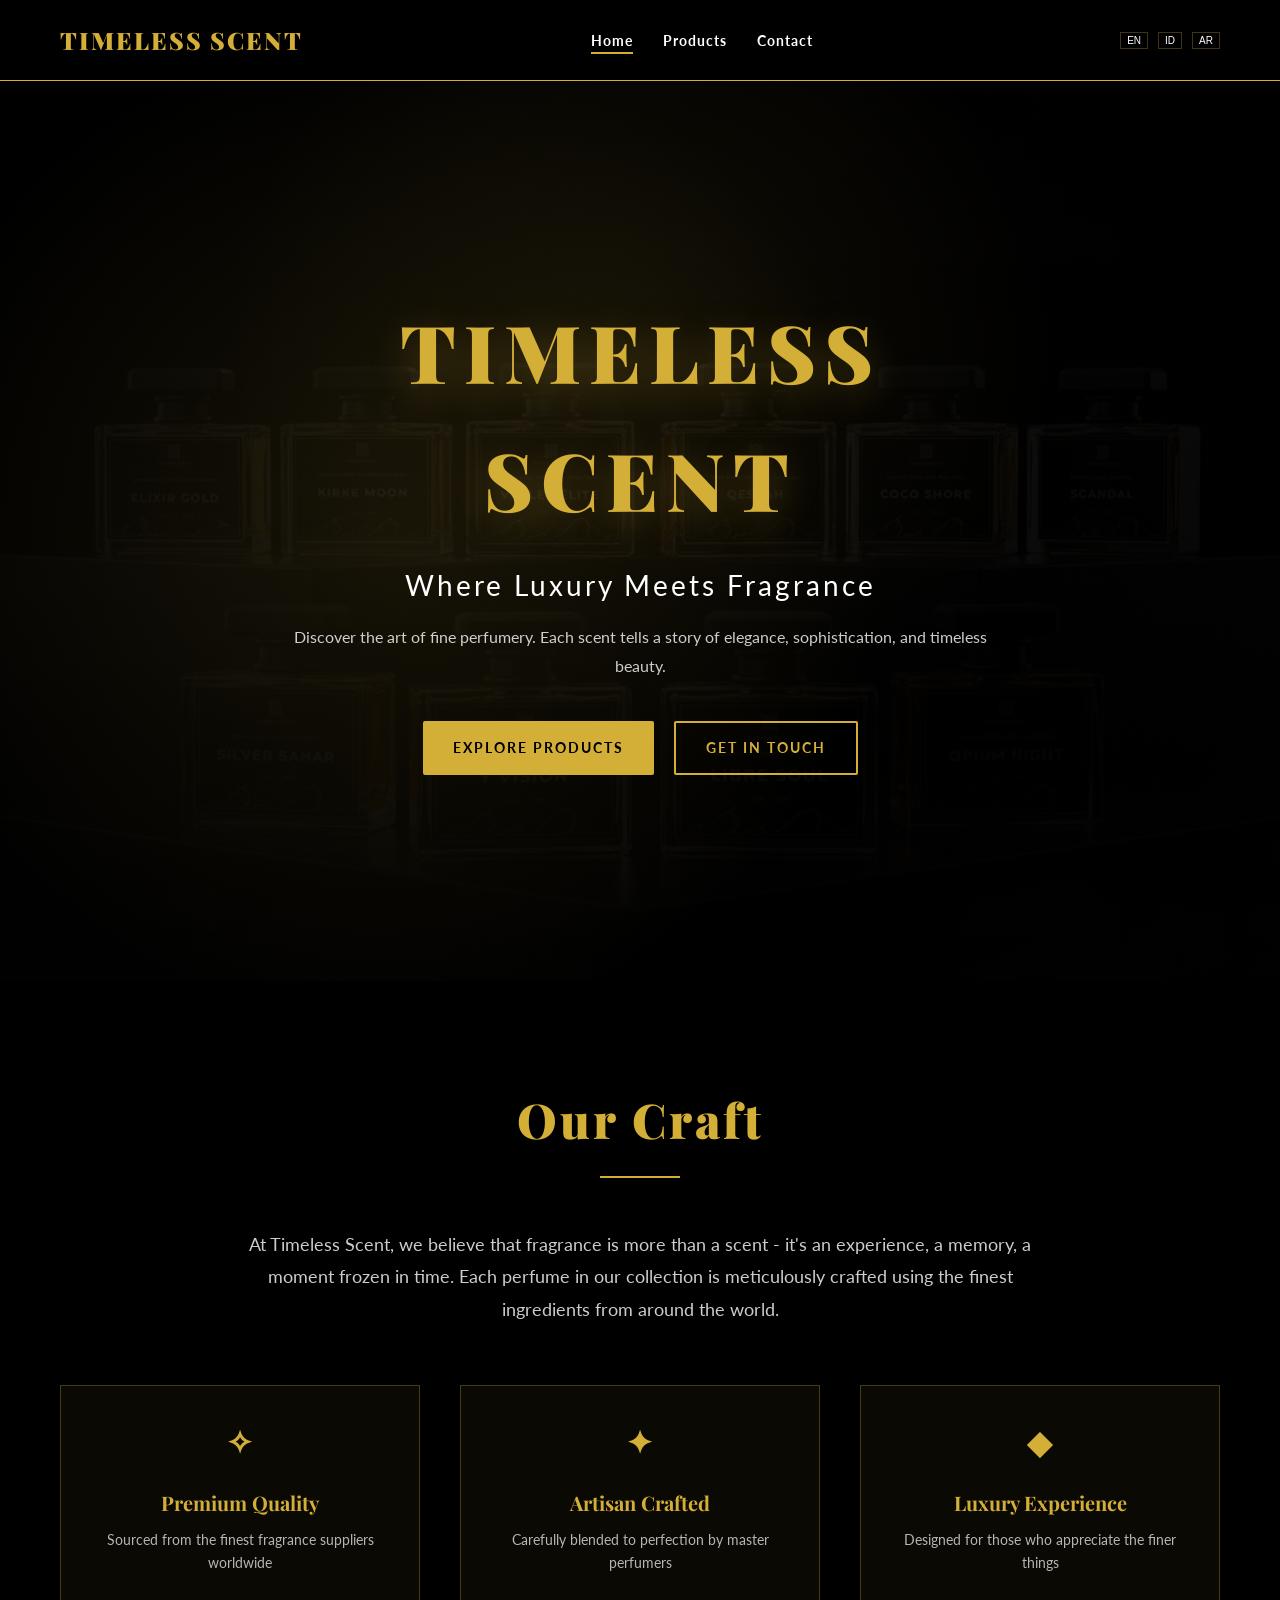
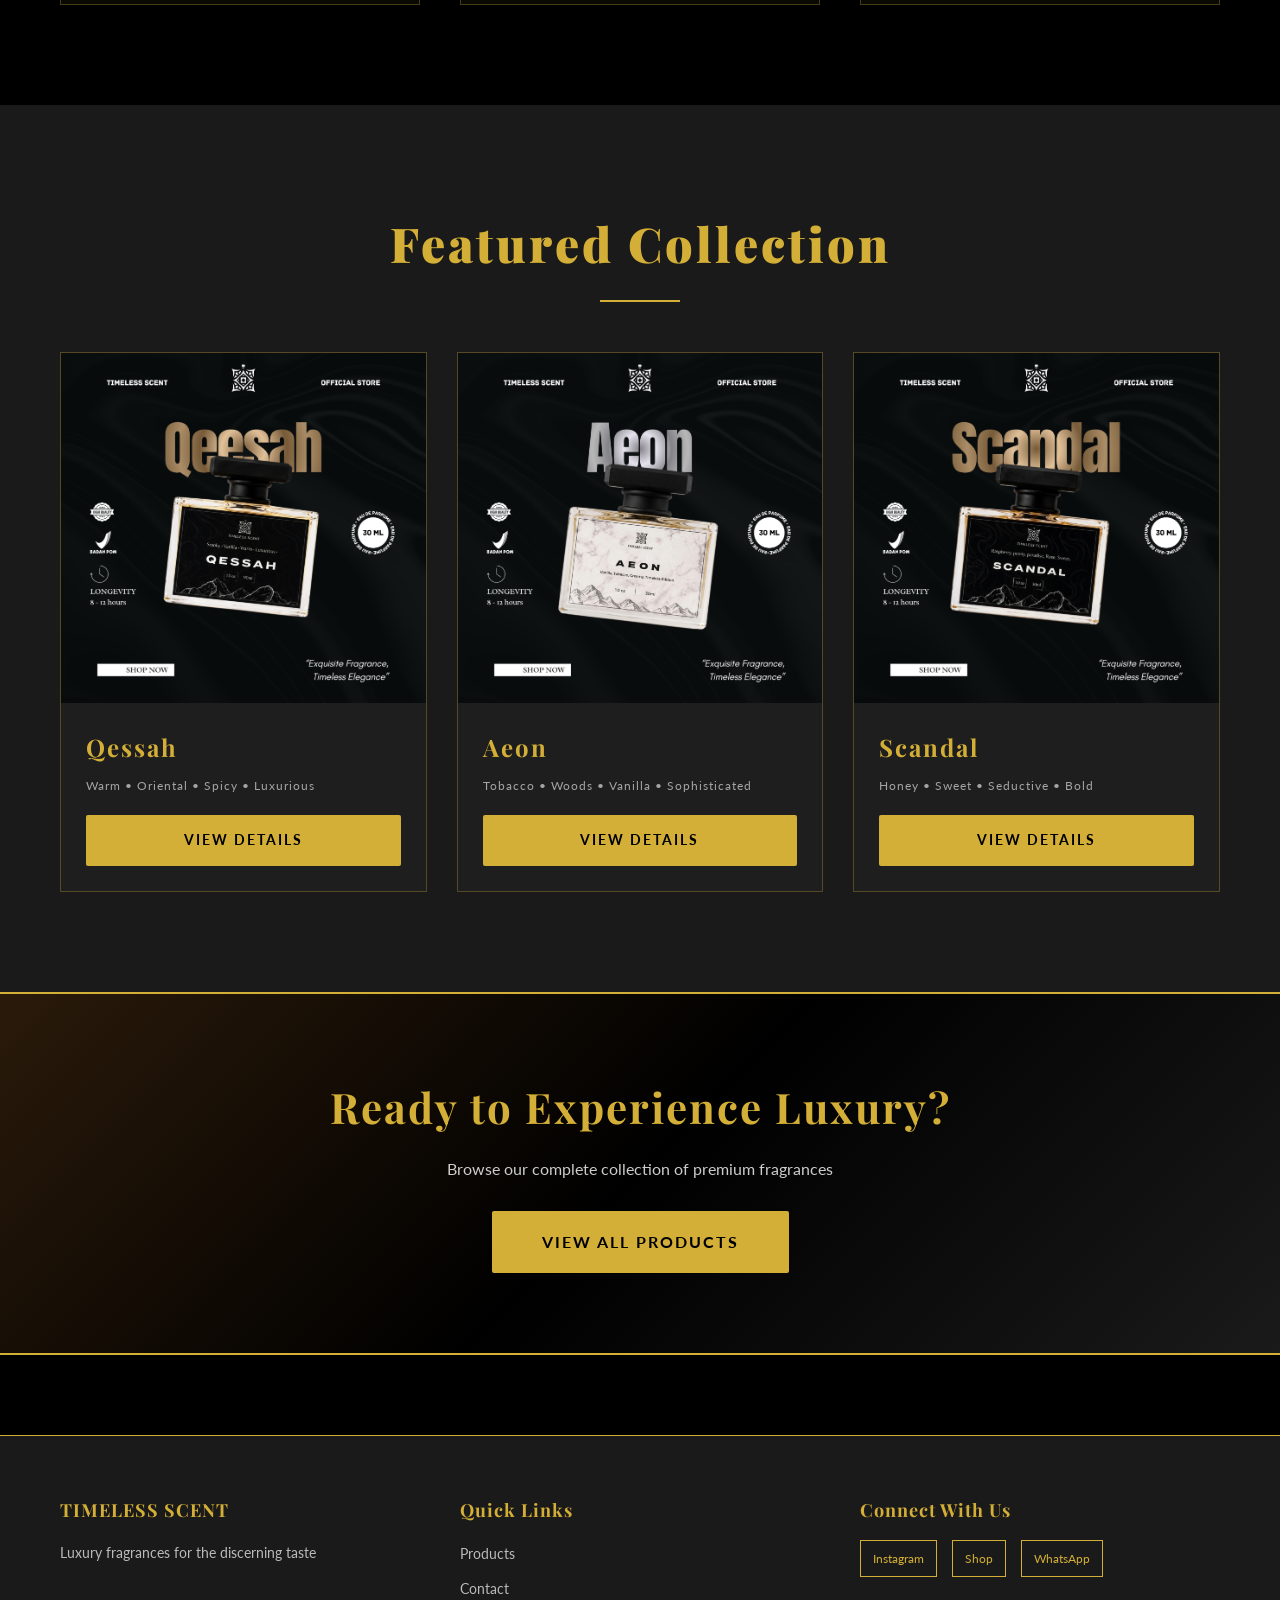
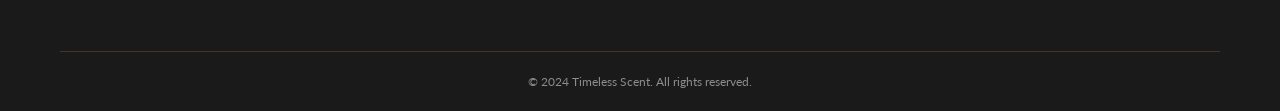
==== index.html @ 22b2d717 "Fix layout overhaul, centered product design, and premium UI improvemes" ====
<!DOCTYPE html>
<html lang="en">

<head>
    <meta charset="UTF-8">
    <meta name="viewport" content="width=device-width, initial-scale=1.0">
    <title>Timeless Scent - Luxury Perfume Brand</title>
    <link rel="stylesheet" href="css/main.css">
    <link
        href="https://fonts.googleapis.com/css2?family=Playfair+Display:wght@700;900&family=Lato:wght@400;700&display=swap"
        rel="stylesheet">
</head>

<body>
    <!-- Navigation -->
    <nav class="navbar">
        <div class="nav-container">
            <a href="index.html" class="logo">TIMELESS SCENT</a>
            <ul class="nav-menu">
                <li><a href="index.html" class="nav-link active">Home</a></li>
                <li><a href="products.html" class="nav-link">Products</a></li>
                <li><a href="contact.html" class="nav-link">Contact</a></li>
            </ul>
            <div class="lang-switcher">
                <button onclick="setLanguage('en')" class="lang-btn">EN</button>
                <button onclick="setLanguage('id')" class="lang-btn">ID</button>
                <button onclick="setLanguage('ar')" class="lang-btn">AR</button>
            </div>
        </div>
    </nav>

    <!-- Hero Section -->
    <section class="hero">
        <div class="hero-content">
            <h1 class="hero-title">TIMELESS SCENT</h1>
            <p class="hero-subtitle">Where Luxury Meets Fragrance</p>
            <p class="hero-description">Discover the art of fine perfumery. Each scent tells a story of elegance,
                sophistication, and timeless beauty.</p>
            <div class="hero-buttons">
                <a href="products.html" class="btn btn-primary">Explore Products</a>
                <a href="contact.html" class="btn btn-secondary">Get in Touch</a>
            </div>
        </div>
        <div class="hero-overlay"></div>
    </section>

    <!-- Brand Introduction -->
    <section class="brand-intro">
        <div class="container">
            <h2 class="section-title">Our Craft</h2>
            <p class="brand-text">At Timeless Scent, we believe that fragrance is more than a scent - it's an
                experience, a memory, a moment frozen in time. Each perfume in our collection is meticulously crafted
                using the finest ingredients from around the world.</p>
            <div class="brand-features">
                <div class="feature">
                    <div class="feature-icon">✧</div>
                    <h3>Premium Quality</h3>
                    <p>Sourced from the finest fragrance suppliers worldwide</p>
                </div>
                <div class="feature">
                    <div class="feature-icon">✦</div>
                    <h3>Artisan Crafted</h3>
                    <p>Carefully blended to perfection by master perfumers</p>
                </div>
                <div class="feature">
                    <div class="feature-icon">◆</div>
                    <h3>Luxury Experience</h3>
                    <p>Designed for those who appreciate the finer things</p>
                </div>
            </div>
        </div>
    </section>

    <!-- Featured Products Section -->
    <section class="featured-products">
        <div class="container">
            <h2 class="section-title">Featured Collection</h2>
            <div class="products-grid" id="featuredGrid">
                <!-- Products will be loaded here by JavaScript -->
                <div class="empty-state">
                    <p>No products yet. Visit the <a href="admin.html">admin panel</a> to add your first perfume.</p>
                </div>
            </div>
        </div>
    </section>

    <!-- Call to Action -->
    <section class="cta-section">
        <div class="container">
            <h2>Ready to Experience Luxury?</h2>
            <p>Browse our complete collection of premium fragrances</p>
            <a href="products.html" class="btn btn-large">View All Products</a>
        </div>
    </section>

    <!-- Footer -->
    <footer class="footer">
        <div class="container">
            <div class="footer-content">
                <div class="footer-section">
                    <h3>TIMELESS SCENT</h3>
                    <p>Luxury fragrances for the discerning taste</p>
                </div>
                <div class="footer-section">
                    <h3>Quick Links</h3>
                    <ul>
                        <li><a href="products.html">Products</a></li>
                        <li><a href="contact.html">Contact</a></li>
                    </ul>
                </div>
                <div class="footer-section">
                    <h3>Connect With Us</h3>
                    <div class="social-links">
                        <a href="https://instagram.com/timelessscent___" target="_blank"
                            class="social-icon">Instagram</a>
                        <a href="https://shopee.co.id/timelessscent__" target="_blank" class="social-icon">Shop</a>
                        <a href="https://wa.me/6289682007177" target="_blank" class="social-icon">WhatsApp</a>
                    </div>
                </div>
            </div>
            <div class="footer-bottom">
                <p>&copy; 2024 Timeless Scent. All rights reserved.</p>
            </div>
        </div>
    </footer>

    <script src="js/init.js"></script>
    <script src="js/main.js"></script>
    <script>
        loadFeaturedProducts();
    </script>
</body>

</html>
---- css/main.css ----
/* ============================================
   LUXURY PERFUME WEBSITE - MAIN STYLESHEET
   ============================================ */

:root {
    --primary-color: #D4AF37;
    --dark-color: #000000;
    --light-color: #FFFFFF;
    --secondary-dark: #1a1a1a;
    --text-color: #FFFFFF;
    --border-color: #D4AF37;
    --transition: all 0.3s ease;
}

* {
    margin: 0;
    padding: 0;
    box-sizing: border-box;
}

html {
    scroll-behavior: smooth;
}

body {
    font-family: 'Lato', sans-serif;
    background-color: var(--dark-color);
    color: var(--text-color);
    line-height: 1.6;
    overflow-x: hidden;
    position: relative;
}

body::before {
    content: '';
    position: fixed;
    top: 0;
    left: 0;
    width: 100%;
    height: 100%;
    background:
        linear-gradient(90deg, transparent 0%, rgba(212, 175, 55, 0.03) 50%, transparent 100%),
        linear-gradient(180deg, transparent 0%, rgba(212, 175, 55, 0.02) 100%);
    pointer-events: none;
    z-index: -1;
}

body::after {
    content: '';
    position: fixed;
    top: 0;
    left: 0;
    width: 100%;
    height: 100%;
    background-image:
        radial-gradient(2px 2px at 20px 30px, #D4AF37, rgba(212, 175, 55, 0)),
        radial-gradient(2px 2px at 60px 70px, #D4AF37, rgba(212, 175, 55, 0)),
        radial-gradient(1px 1px at 50px 50px, #D4AF37, rgba(212, 175, 55, 0)),
        radial-gradient(1px 1px at 130px 80px, #D4AF37, rgba(212, 175, 55, 0)),
        radial-gradient(2px 2px at 90px 10px, #D4AF37, rgba(212, 175, 55, 0));
    background-size: 200px 200px;
    background-position: 0 0;
    animation: animateBackground 20s linear infinite;
    pointer-events: none;
    z-index: -1;
    opacity: 0.15;
}

/* ============================================
   NAVIGATION
   ============================================ */

.navbar {
    background-color: rgba(0, 0, 0, 0.95);
    backdrop-filter: blur(10px);
    position: sticky;
    top: 0;
    z-index: 1000;
    border-bottom: 1px solid var(--primary-color);
}

.nav-container {
    max-width: 1200px;
    margin: 0 auto;
    padding: 0 20px;
    display: flex;
    justify-content: space-between;
    align-items: center;
    height: 80px;
}

.logo {
    font-family: 'Playfair Display', serif;
    font-size: 24px;
    font-weight: 900;
    color: var(--primary-color);
    text-decoration: none;
    letter-spacing: 2px;
    transition: var(--transition);
}

.logo:hover {
    text-shadow: 0 0 20px var(--primary-color);
}

.nav-menu {
    display: flex;
    list-style: none;
    gap: 30px;
}

.nav-link {
    color: var(--text-color);
    text-decoration: none;
    font-size: 14px;
    font-weight: 700;
    letter-spacing: 1px;
    position: relative;
    transition: var(--transition);
}

.nav-link::after {
    content: '';
    position: absolute;
    bottom: -5px;
    left: 0;
    width: 0;
    height: 2px;
    background-color: var(--primary-color);
    transition: var(--transition);
}

.nav-link:hover::after,
.nav-link.active::after {
    width: 100%;
}

.nav-admin {
    color: var(--primary-color);
}

.lang-switcher {
    display: flex;
    gap: 10px;
    margin-left: 20px;
}

.lang-btn {
    background: transparent;
    border: 1px solid rgba(212, 175, 55, 0.3);
    color: var(--text-color);
    font-size: 10px;
    cursor: pointer;
    padding: 2px 6px;
    transition: var(--transition);
}

.lang-btn:hover {
    border-color: var(--primary-color);
    color: var(--primary-color);
}

/* ============================================
   HERO SECTION
   ============================================ */

.hero {
    position: relative;
    height: 100vh;
    min-height: 720px;
    display: flex;
    align-items: center;
    justify-content: center;
    background:
        linear-gradient(90deg, rgba(0, 0, 0, 0.92) 0%, rgba(0, 0, 0, 0.8) 50%, rgba(0, 0, 0, 0.92) 100%),
        url('../img/12 parfumes/homepage.jpeg') center / cover no-repeat,
        linear-gradient(135deg, #1a1a1a 0%, #000000 50%, #2a1a0a 100%);
    overflow: hidden;
}

.hero::before {
    content: '';
    position: absolute;
    top: 0;
    left: 0;
    right: 0;
    bottom: 0;
    background:
        linear-gradient(180deg, rgba(0, 0, 0, 0.4) 0%, rgba(0, 0, 0, 0.9) 100%),
        radial-gradient(circle at 50% 30%, rgba(212, 175, 55, 0.15), transparent 46%);
    opacity: 1;
}

.hero-overlay {
    position: absolute;
    top: 0;
    left: 0;
    right: 0;
    bottom: 0;
    background: radial-gradient(circle at 30% 50%, rgba(212, 175, 55, 0.1) 0%, transparent 50%);
}

.hero-content {
    position: relative;
    z-index: 2;
    text-align: center;
    max-width: 800px;
    padding: 40px;
    animation: fadeInUp 1s ease-out;
}

/* Hero logo removed */

.hero-title {
    font-family: 'Playfair Display', serif;
    font-size: 80px;
    font-weight: 900;
    color: var(--primary-color);
    margin-bottom: 20px;
    letter-spacing: 8px;
    text-shadow: 0 10px 40px rgba(212, 175, 55, 0.3);
}

.hero-subtitle {
    font-size: 28px;
    color: var(--text-color);
    margin-bottom: 15px;
    letter-spacing: 3px;
}

.hero-description {
    font-size: 16px;
    color: rgba(255, 255, 255, 0.8);
    margin-bottom: 40px;
    line-height: 1.8;
}

.hero-buttons {
    display: flex;
    gap: 20px;
    justify-content: center;
    flex-wrap: wrap;
}

/* ============================================
   BUTTONS
   ============================================ */

.btn {
    padding: 14px 30px;
    font-size: 14px;
    font-weight: 700;
    letter-spacing: 2px;
    border: none;
    cursor: pointer;
    transition: var(--transition);
    text-decoration: none;
    display: inline-flex;
    align-items: center;
    justify-content: center;
    text-align: center;
    border-radius: 2px;
    text-transform: uppercase;
    font-family: 'Lato', sans-serif;
    box-sizing: border-box;
}

.btn-primary {
    background-color: var(--primary-color) !important;
    color: var(--dark-color) !important;
    border: none !important;
}

.btn-primary:hover {
    background-color: #ffffff;
    box-shadow: 0 10px 30px rgba(212, 175, 55, 0.4);
    transform: translateY(-2px);
}

.btn-secondary {
    background-color: transparent !important;
    color: var(--primary-color) !important;
    border: 2px solid var(--primary-color) !important;
}

.btn-secondary:hover {
    background-color: var(--primary-color) !important;
    color: var(--dark-color) !important;
    transform: translateY(-2px);
}

.btn-large {
    padding: 18px 50px;
    font-size: 16px;
    background-color: var(--primary-color) !important;
    color: var(--dark-color) !important;
    border: none !important;
}

.btn-large:hover {
    background-color: #ffffff;
    box-shadow: 0 10px 30px rgba(212, 175, 55, 0.4);
}

.btn-danger {
    background-color: #c1272d;
    color: var(--text-color);
    border: 2px solid #c1272d;
}

.btn-danger:hover {
    background-color: #8b1a1f;
    border-color: #8b1a1f;
}

/* ============================================
   CONTAINER
   ============================================ */

.container {
    max-width: 1200px;
    margin: 0 auto;
    padding: 0 20px;
}

/* ============================================
   SECTIONS
   ============================================ */

.section-title {
    font-family: 'Playfair Display', serif;
    font-size: 48px;
    font-weight: 900;
    color: var(--primary-color);
    text-align: center;
    margin-bottom: 50px;
    letter-spacing: 3px;
    position: relative;
    padding-bottom: 20px;
}

.section-title::after {
    content: '';
    position: absolute;
    bottom: 0;
    left: 50%;
    transform: translateX(-50%);
    width: 80px;
    height: 2px;
    background-color: var(--primary-color);
}

/* ============================================
   BRAND INTRO
   ============================================ */

.brand-intro {
    padding: 100px 0;
    background-color: var(--dark-color);
}

.brand-text {
    font-size: 18px;
    text-align: center;
    color: rgba(255, 255, 255, 0.8);
    margin-bottom: 60px;
    max-width: 800px;
    margin-left: auto;
    margin-right: auto;
    line-height: 1.8;
}

.brand-features {
    display: grid;
    grid-template-columns: repeat(auto-fit, minmax(250px, 1fr));
    gap: 40px;
    margin-top: 60px;
}

.feature {
    text-align: center;
    padding: 30px;
    border: 1px solid rgba(212, 175, 55, 0.3);
    transition: var(--transition);
    background: rgba(212, 175, 55, 0.05);
}

.feature:hover {
    border-color: var(--primary-color);
    background: rgba(212, 175, 55, 0.1);
    transform: translateY(-5px);
}

.feature-icon {
    font-size: 32px;
    margin-bottom: 20px;
    color: var(--primary-color);
    font-weight: bold;
    letter-spacing: 2px;
}

.feature h3 {
    font-family: 'Playfair Display', serif;
    font-size: 20px;
    color: var(--primary-color);
    margin-bottom: 10px;
}

.feature p {
    font-size: 14px;
    color: rgba(255, 255, 255, 0.7);
}

/* ============================================
   FEATURED PRODUCTS
   ============================================ */

.featured-products {
    padding: 100px 0;
    background-color: var(--secondary-dark);
}

.products-grid {
    display: grid;
    grid-template-columns: repeat(auto-fill, minmax(280px, 1fr));
    gap: 30px;
}

.product-card {
    background-color: rgba(255, 255, 255, 0.02);
    border: 1px solid rgba(212, 175, 55, 0.3);
    overflow: hidden;
    transition: var(--transition);
    cursor: pointer;
}

.product-card:hover {
    transform: translateY(-10px);
    border-color: var(--primary-color);
    box-shadow: 0 20px 40px rgba(212, 175, 55, 0.2);
}

.product-image {
    width: 100%;
    height: 350px;
    object-fit: cover;
    overflow: hidden;
    background: linear-gradient(135deg, #2a2a2a 0%, #1a1a1a 100%);
}

.product-image img {
    width: 100%;
    height: 100%;
    object-fit: cover;
    transition: var(--transition);
}

.product-card:hover .product-image img {
    transform: scale(1.05);
}

.product-info {
    padding: 25px;
}

.product-name {
    font-family: 'Playfair Display', serif;
    font-size: 24px;
    color: var(--primary-color);
    margin-bottom: 10px;
    letter-spacing: 2px;
}

.product-character {
    font-size: 12px;
    color: rgba(255, 255, 255, 0.6);
    margin-bottom: 20px;
    letter-spacing: 1px;
}

.product-card .btn {
    width: 100%;
    text-align: center;
}

/* ============================================
   PAGE HEADER
   ============================================ */

.page-header {
    padding: 80px 20px;
    text-align: center;
    background: linear-gradient(135deg, #1a1a1a 0%, #000000 50%, #2a1a0a 100%);
}

.page-header h1 {
    font-family: 'Playfair Display', serif;
    font-size: 60px;
    color: var(--primary-color);
    margin-bottom: 20px;
    letter-spacing: 3px;
}

.page-header p {
    font-size: 18px;
    color: rgba(255, 255, 255, 0.7);
}

/* ============================================
   PRODUCTS SECTION
   ============================================ */

.products-section {
    padding: 80px 0;
    background-color: var(--dark-color);
}

.empty-state {
    grid-column: 1 / -1;
    text-align: center;
    padding: 60px 20px;
    color: rgba(255, 255, 255, 0.6);
}

.empty-state a {
    color: var(--primary-color);
    text-decoration: none;
}

.empty-state a:hover {
    text-decoration: underline;
}

/* ============================================
   PRODUCT DETAIL
   ============================================ */

.product-detail {
    padding: 60px 0;
    background-color: var(--dark-color);
}

.back-link {
    display: inline-block;
    color: var(--primary-color);
    text-decoration: none;
    margin-bottom: 40px;
    font-weight: 700;
    transition: var(--transition);
}

.back-link:hover {
    transform: translateX(-5px);
}

.product-container {
    display: flex;
    flex-direction: column;
    align-items: center;
    max-width: 900px;
    margin: 0 auto;
    gap: 40px;
}

.product-hero {
    width: 100%;
    max-width: 600px;
    border: 1px solid rgba(212, 175, 55, 0.2);
    padding: 15px;
    background: rgba(0, 0, 0, 0.4);
    display: flex;
    align-items: center;
    justify-content: center;
    margin: 0 auto;
    box-shadow: 0 20px 50px rgba(0, 0, 0, 0.6);
    border-radius: 8px;
}

.product-hero img {
    max-width: 100%;
    max-height: 500px;
    object-fit: contain;
    filter: drop-shadow(0 15px 30px rgba(0, 0, 0, 0.8));
}

.product-details {
    padding: 20px 0;
    text-align: center;
    width: 100%;
}

.product-detail-title {
    font-family: 'Playfair Display', serif;
    font-size: clamp(40px, 6vw, 64px);
    color: var(--primary-color);
    margin-bottom: 15px;
    letter-spacing: 2px;
    line-height: 1.2;
    font-weight: 900;
}

.product-detail-character {
    font-size: 18px;
    color: rgba(255, 255, 255, 0.7);
    margin-bottom: 40px;
    letter-spacing: 2px;
    text-transform: uppercase;
}

.fragrance-notes {
    display: grid;
    grid-template-columns: repeat(auto-fit, minmax(200px, 1fr));
    gap: 20px;
    margin-bottom: 50px;
    border: none;
    padding-left: 0;
}

.notes-category {
    margin-bottom: 25px;
    background: rgba(212, 175, 55, 0.03);
    padding: 20px;
    border: 1px solid rgba(212, 175, 55, 0.1);
}

.notes-category h4 {
    font-size: 12px;
    color: var(--primary-color);
    letter-spacing: 2px;
    margin-bottom: 8px;
    text-transform: uppercase;
}

.notes-list {
    display: flex;
    flex-wrap: wrap;
    justify-content: center;
    gap: 10px;
}

.note-tag {
    background: rgba(212, 175, 55, 0.15);
    border: 1px solid rgba(212, 175, 55, 0.3);
    padding: 8px 15px;
    font-size: 12px;
    color: rgba(255, 255, 255, 0.8);
    border-radius: 20px;
}

.product-section {
    margin-bottom: 40px;
    padding-bottom: 30px;
    border-bottom: 1px solid rgba(212, 175, 55, 0.2);
}

.product-section h3 {
    font-family: 'Playfair Display', serif;
    font-size: 20px;
    color: var(--primary-color);
    margin-bottom: 15px;
    letter-spacing: 1px;
}

.product-section p {
    color: rgba(255, 255, 255, 0.8);
    line-height: 1.8;
}

.order-options {
    display: flex;
    flex-direction: column;
    gap: 20px;
    max-width: 500px;
    margin: 40px auto 0;
}

.order-option {
    padding: 30px;
    border: 1px solid rgba(212, 175, 55, 0.1);
    background: rgba(0, 0, 0, 0.2);
    display: flex;
    flex-direction: column;
    justify-content: space-between;
    align-items: center;
    min-height: 150px;
    border-radius: 4px;
    transition: var(--transition);
}

.order-option h4 {
    color: var(--primary-color);
    font-family: 'Playfair Display', serif;
    font-size: 20px;
    margin-bottom: 16px;
}

.order-option .btn {
    width: 100%;
    padding: 18px;
    font-size: 16px;
}

.order-buttons {
    display: flex;
    gap: 15px;
    margin-top: 30px;
}

.order-buttons .btn {
    flex: 1;
}

/* ============================================
   CTA SECTION
   ============================================ */

.cta-section {
    padding: 80px 0;
    background: linear-gradient(135deg, #2a1a0a 0%, #000000 50%, #1a1a1a 100%);
    text-align: center;
    border-top: 2px solid var(--primary-color);
    border-bottom: 2px solid var(--primary-color);
}

.cta-section h2 {
    font-family: 'Playfair Display', serif;
    font-size: 42px;
    color: var(--primary-color);
    margin-bottom: 15px;
    letter-spacing: 2px;
}

.cta-section p {
    font-size: 16px;
    color: rgba(255, 255, 255, 0.8);
    margin-bottom: 30px;
}

/* ============================================
   CONTACT SECTION
   ============================================ */

.contact-section {
    padding: 80px 0;
    background-color: var(--dark-color);
}

.contact-content {
    max-width: 860px;
    margin: 0 auto;
}

.contact-info h2,
.contact-form h2 {
    font-family: 'Playfair Display', serif;
    font-size: 32px;
    color: var(--primary-color);
    margin-bottom: 20px;
    letter-spacing: 2px;
}

.contact-info p {
    font-size: 16px;
    color: rgba(255, 255, 255, 0.8);
    margin-bottom: 30px;
    line-height: 1.8;
}

.contact-methods {
    display: flex;
    flex-direction: column;
    gap: 30px;
}

.contact-method {
    padding: 25px;
    border-left: 3px solid var(--primary-color);
    background: rgba(212, 175, 55, 0.05);
    transition: var(--transition);
}

.contact-method:hover {
    transform: translateX(10px);
    background: rgba(212, 175, 55, 0.1);
}

.contact-method h3 {
    color: var(--primary-color);
    margin-bottom: 10px;
    font-size: 18px;
    letter-spacing: 1px;
    font-weight: 700;
}

.contact-method p {
    font-size: 14px;
    color: rgba(255, 255, 255, 0.6);
    margin-bottom: 10px;
}

.contact-link {
    color: var(--primary-color);
    text-decoration: none;
    font-weight: 700;
    transition: var(--transition);
}

.contact-link:hover {
    text-decoration: underline;
}

.order-contact-method .btn {
    margin-top: 8px;
    min-width: 180px;
    text-align: center;
}

.form-group {
    margin-bottom: 20px;
}

.form-group input,
.form-group textarea {
    width: 100%;
    padding: 15px;
    background: rgba(212, 175, 55, 0.08);
    border: 1px solid rgba(212, 175, 55, 0.3);
    color: var(--text-color);
    font-family: 'Lato', sans-serif;
    font-size: 14px;
    transition: var(--transition);
}

.form-group input::placeholder,
.form-group textarea::placeholder {
    color: rgba(255, 255, 255, 0.5);
}

.form-group input:focus,
.form-group textarea:focus {
    outline: none;
    border-color: var(--primary-color);
    background: rgba(212, 175, 55, 0.12);
}

/* ============================================
   ADMIN SECTION
   ============================================ */

.admin-section {
    padding: 60px 0;
    background-color: var(--dark-color);
}

.admin-container {
    max-width: 1400px;
}

.admin-header {
    text-align: center;
    margin-bottom: 60px;
}

.admin-header h1 {
    font-family: 'Playfair Display', serif;
    font-size: 48px;
    color: var(--primary-color);
    margin-bottom: 10px;
    letter-spacing: 2px;
}

.admin-header p {
    font-size: 16px;
    color: rgba(255, 255, 255, 0.7);
}

.admin-grid {
    display: grid;
    grid-template-columns: 1fr 1fr;
    gap: 40px;
    margin-bottom: 40px;
}

.admin-panel {
    background: rgba(212, 175, 55, 0.05);
    border: 1px solid rgba(212, 175, 55, 0.3);
    padding: 40px;
    border-radius: 2px;
}

.admin-panel h2 {
    font-family: 'Playfair Display', serif;
    font-size: 24px;
    color: var(--primary-color);
    margin-bottom: 30px;
    letter-spacing: 2px;
}

.form-group label {
    display: block;
    color: var(--primary-color);
    font-weight: 700;
    font-size: 12px;
    letter-spacing: 1px;
    margin-bottom: 8px;
    text-transform: uppercase;
}

.form-group small {
    display: block;
    color: rgba(255, 255, 255, 0.5);
    font-size: 12px;
    margin-top: 5px;
}

.products-list {
    display: flex;
    flex-direction: column;
    gap: 15px;
}

.product-item {
    background: rgba(0, 0, 0, 0.3);
    padding: 15px;
    border: 1px solid rgba(212, 175, 55, 0.2);
    display: flex;
    justify-content: space-between;
    align-items: center;
    gap: 15px;
}

.product-item-name {
    color: var(--primary-color);
    font-weight: 700;
}

.product-item-actions {
    display: flex;
    gap: 10px;
}

.product-item-actions button {
    padding: 8px 12px;
    font-size: 12px;
    cursor: pointer;
    background: transparent;
    color: var(--primary-color);
    border: 1px solid var(--primary-color);
    transition: var(--transition);
}

.product-item-actions button:hover {
    background: var(--primary-color);
    color: var(--dark-color);
}

.product-item-actions .delete {
    border-color: #c1272d;
    color: #c1272d;
}

.product-item-actions .delete:hover {
    background: #c1272d;
    color: var(--text-color);
}

.admin-actions {
    grid-column: 1 / -1;
}

.action-buttons {
    display: flex;
    gap: 15px;
    flex-wrap: wrap;
}

.action-buttons .btn {
    flex: 1;
    min-width: 150px;
}

.products-section {
    padding: 80px 0;
}

/* ============================================
   FOOTER
   ============================================ */

.footer {
    background-color: var(--secondary-dark);
    border-top: 1px solid var(--primary-color);
    padding: 60px 0 20px;
    margin-top: 80px;
}

.footer-content {
    display: grid;
    grid-template-columns: repeat(auto-fit, minmax(250px, 1fr));
    gap: 40px;
    margin-bottom: 40px;
}

.footer-section h3 {
    color: var(--primary-color);
    font-family: 'Playfair Display', serif;
    font-size: 18px;
    margin-bottom: 15px;
    letter-spacing: 1px;
}

.footer-section p {
    color: rgba(255, 255, 255, 0.7);
    font-size: 14px;
    line-height: 1.8;
}

.footer-section ul {
    list-style: none;
}

.footer-section ul li {
    margin-bottom: 10px;
}

.footer-section ul li a {
    color: rgba(255, 255, 255, 0.7);
    text-decoration: none;
    font-size: 14px;
    transition: var(--transition);
}

.footer-section ul li a:hover {
    color: var(--primary-color);
}

.social-links {
    display: flex;
    gap: 15px;
    flex-wrap: wrap;
}

.social-icon {
    display: inline-block;
    padding: 8px 12px;
    border: 1px solid var(--primary-color);
    color: var(--primary-color);
    text-decoration: none;
    font-size: 12px;
    transition: var(--transition);
}

.social-icon:hover {
    background-color: var(--primary-color);
    color: var(--dark-color);
}

.footer-bottom {
    text-align: center;
    padding-top: 20px;
    border-top: 1px solid rgba(212, 175, 55, 0.2);
    color: rgba(255, 255, 255, 0.5);
    font-size: 12px;
}

/* ============================================
   ANIMATIONS
   ============================================ */

@keyframes fadeInUp {
    from {
        opacity: 0;
        transform: translateY(30px);
    }

    to {
        opacity: 1;
        transform: translateY(0);
    }
}

@keyframes animateBackground {
    0% {
        background-position: 0 0;
    }

    100% {
        background-position: 200px 200px;
    }
}

@keyframes floatDown {

    0%,
    100% {
        transform: translateY(0px);
    }

    50% {
        transform: translateY(-10px);
    }
}

/* ============================================
   RESPONSIVE DESIGN
   ============================================ */

@media (max-width: 768px) {
    .logo {
        font-size: 14px;
        letter-spacing: 1px;
    }

    .nav-menu {
        gap: 12px;
        font-size: 11px;
    }

    .nav-container {
        height: 60px;
        padding: 0 10px;
    }

    .logo-icon {
        width: 86%;
        height: 86%;
    }

    .hero {
        min-height: 680px;
    }

    .hero-title {
        font-size: 40px;
        letter-spacing: 3px;
    }

    .hero-subtitle {
        font-size: 16px;
        letter-spacing: 1px;
    }

    .hero-buttons {
        flex-direction: column;
    }

    .hero-buttons .btn {
        width: 100%;
    }

    .section-title {
        font-size: 28px;
        margin-bottom: 30px;
    }

    .brand-features {
        grid-template-columns: 1fr;
    }

    .products-grid {
        grid-template-columns: repeat(auto-fill, minmax(180px, 1fr));
        gap: 15px;
    }

    .product-image {
        height: 200px;
    }

    .product-container {
        grid-template-columns: 1fr;
        gap: 30px;
    }

    .product-detail-title {
        font-size: 28px;
    }

    .contact-content {
        max-width: 100%;
    }

    .order-options {
        grid-template-columns: 1fr;
    }

    .admin-grid {
        grid-template-columns: 1fr;
    }

    .page-header h1 {
        font-size: 32px;
    }

    .cta-section h2 {
        font-size: 24px;
    }

    #formMessage {
        margin-top: 15px;
        padding: 10px;
        text-align: center;
        font-weight: 700;
    }

    .product-card .btn {
        background-color: var(--primary-color) !important;
        color: var(--dark-color) !important;
        border: none !important;
    }

    .btn-primary {
        background-color: var(--primary-color);
        color: var(--dark-color);
    }

    .btn-secondary {
        background-color: transparent;
        color: var(--primary-color);
        border: 2px solid var(--primary-color);
    }

    .btn-secondary:hover {
        background-color: var(--primary-color);
        color: var(--dark-color);
    }
}

@media (max-width: 480px) {
    .logo {
        font-size: 12px;
    }

    .nav-menu {
        gap: 8px;
        font-size: 10px;
    }

    .logo-icon {
        width: 86%;
        height: 86%;
    }

    .hero-title {
        font-size: 32px;
    }

    .products-grid {
        grid-template-columns: 1fr;
    }

    .section-title {
        font-size: 22px;
    }

    .admin-panel {
        padding: 15px;
    }

    .action-buttons {
        flex-direction: column;
    }

    .action-buttons .btn {
        width: 100%;
    }

    .page-header {
        padding: 50px 15px;
    }

    .page-header h1 {
        font-size: 24px;
    }

    .nav-container {
        height: 50px;
    }
}
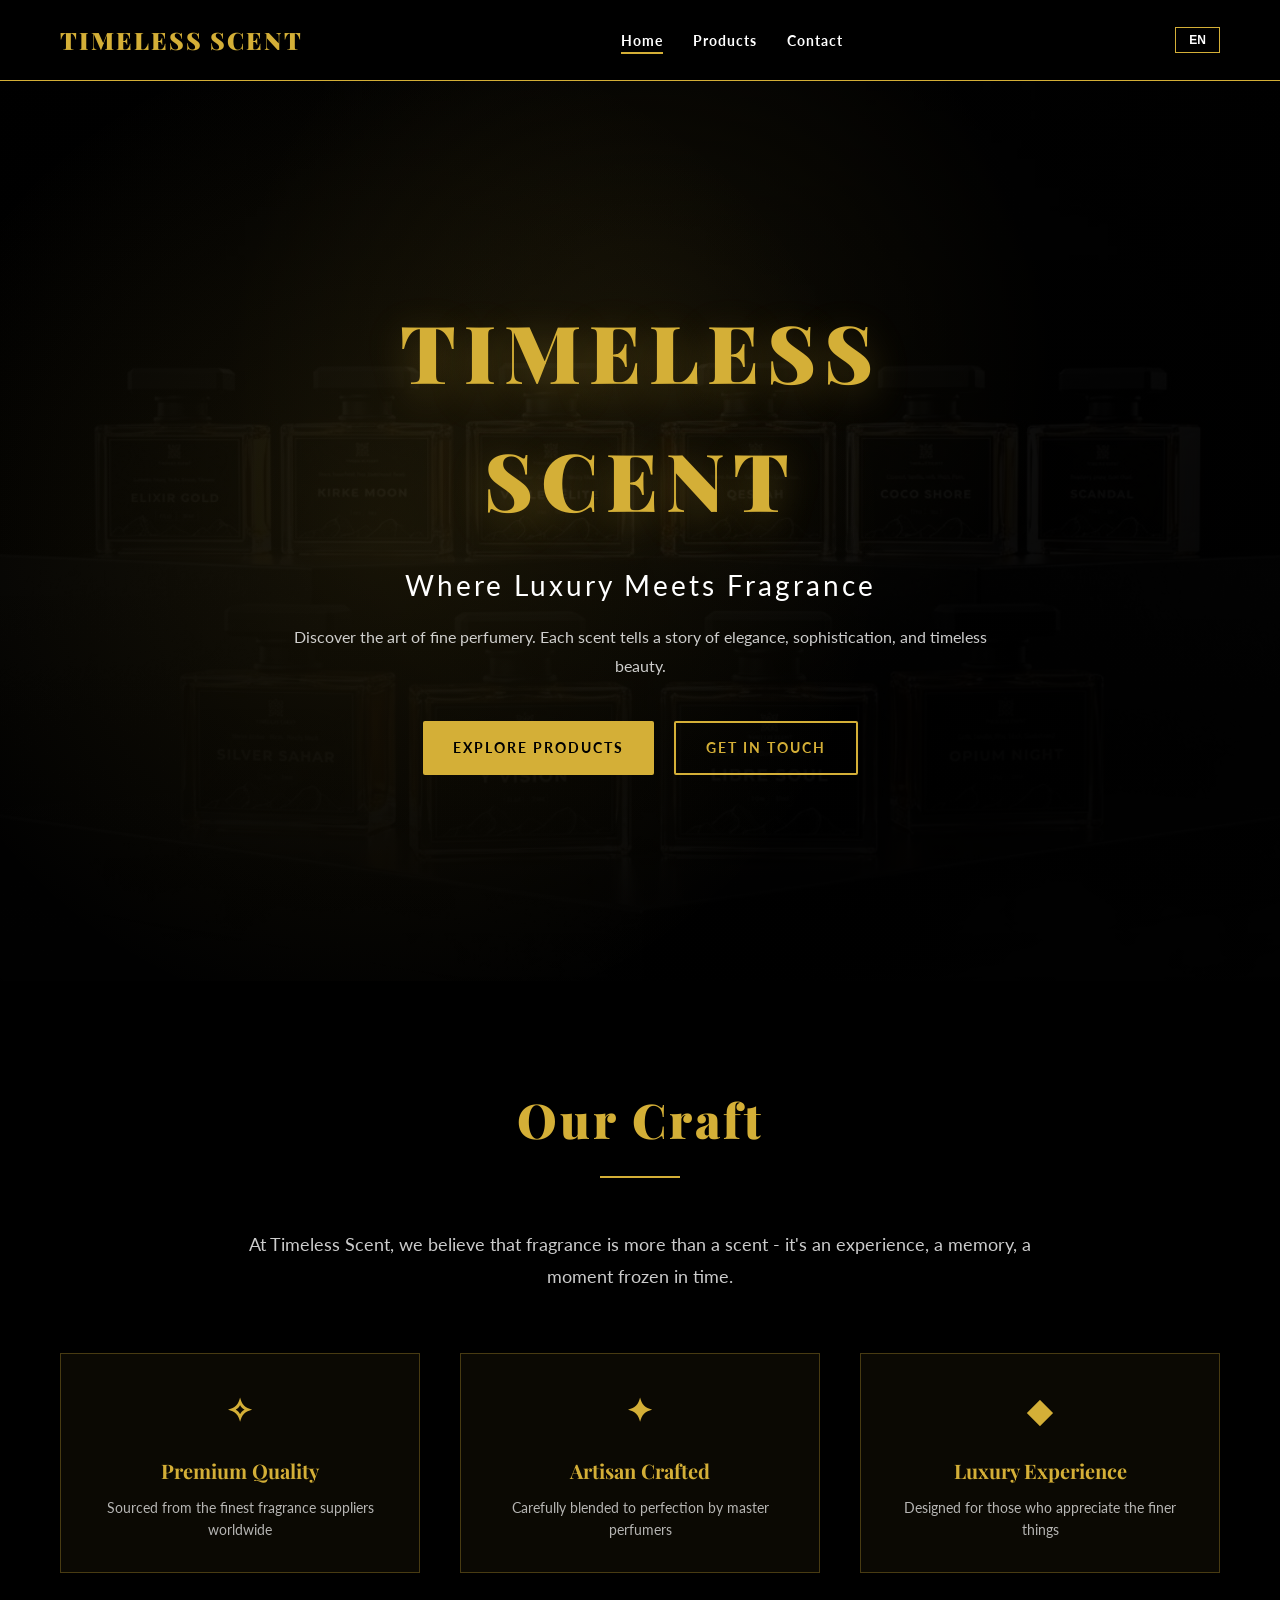
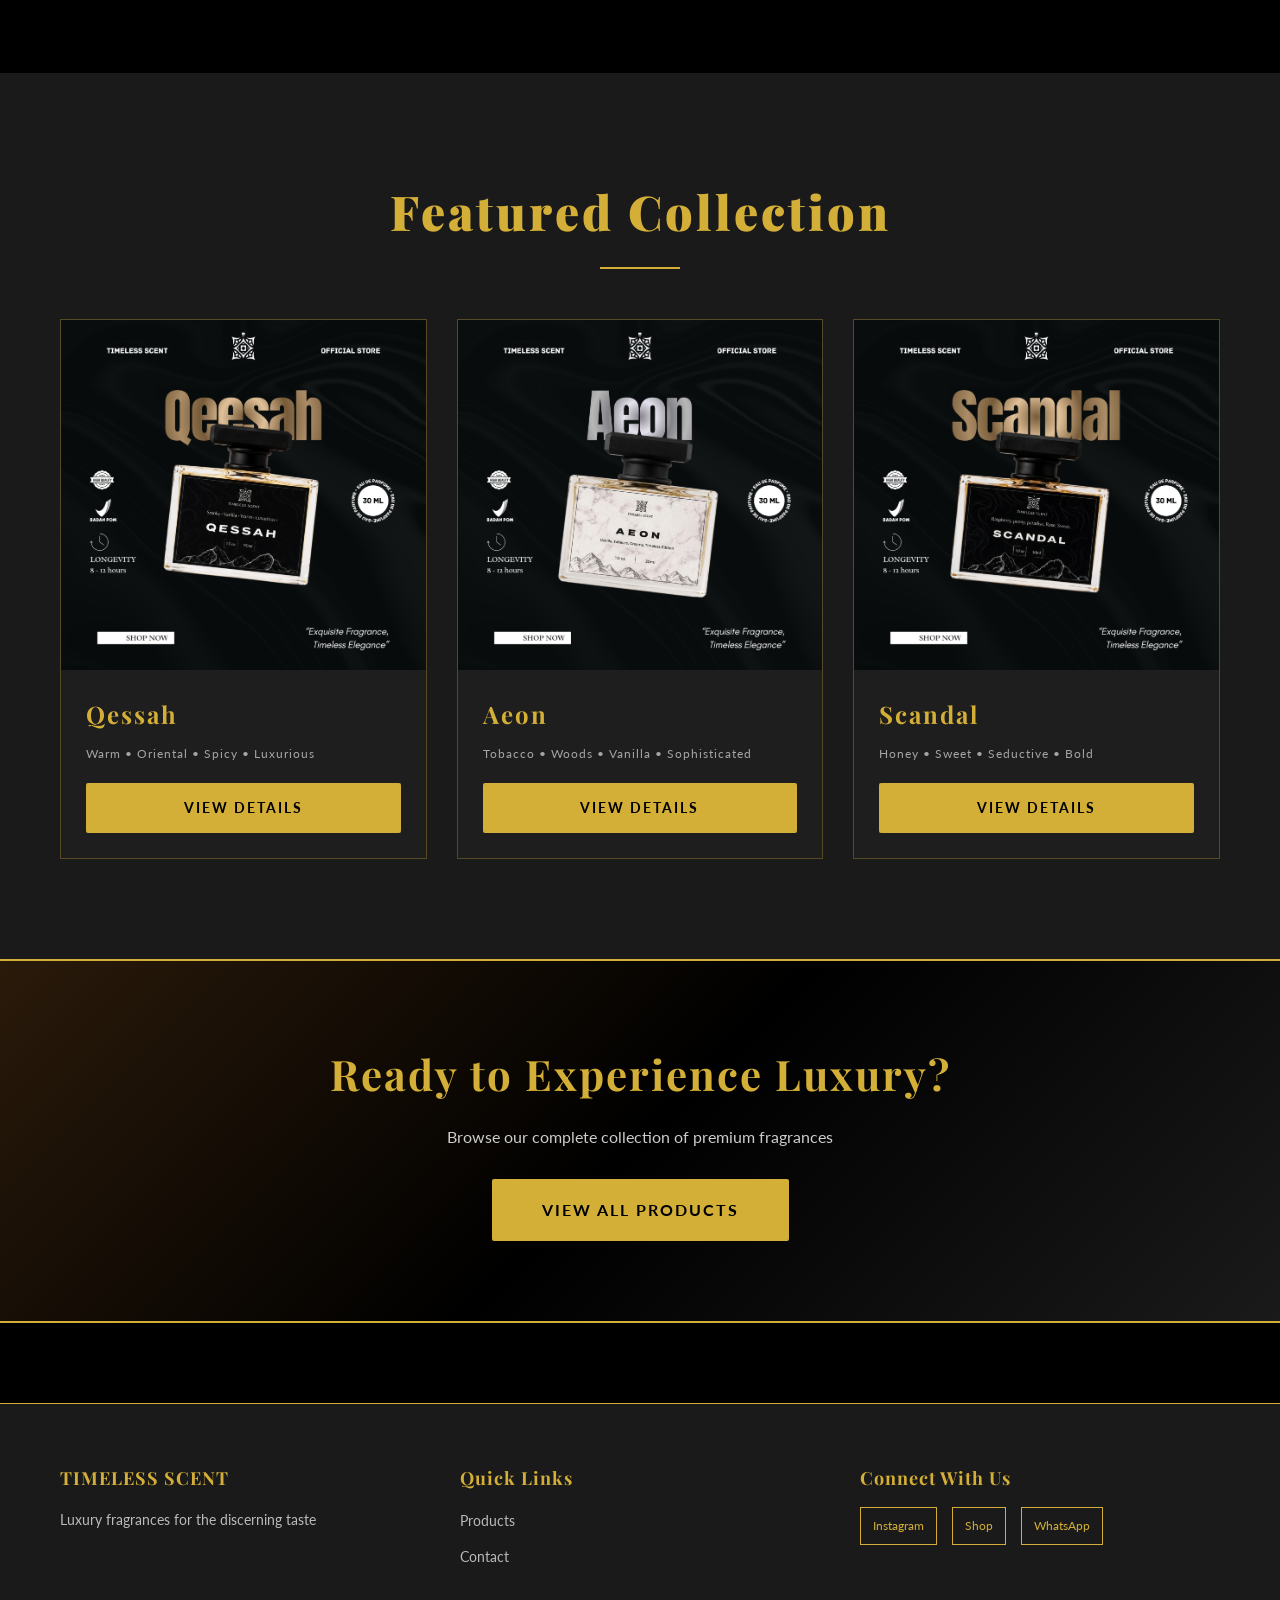
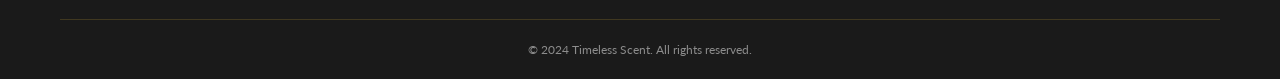
==== commit 3045f5de: "Fix layout overhaul, centered product desig" ====
--- a/index.html
+++ b/index.html
@@ -22,9 +22,7 @@
                 <li><a href="contact.html" class="nav-link">Contact</a></li>
             </ul>
             <div class="lang-switcher">
-                <button onclick="setLanguage('en')" class="lang-btn">EN</button>
-                <button onclick="setLanguage('id')" class="lang-btn">ID</button>
-                <button onclick="setLanguage('ar')" class="lang-btn">AR</button>
+                <button id="langToggle" onclick="toggleLanguage()" class="lang-btn">EN</button>
             </div>
         </div>
     </nav>
--- a/css/main.css
+++ b/css/main.css
@@ -141,18 +141,21 @@
 
 .lang-switcher {
     display: flex;
-    gap: 10px;
-    margin-left: 20px;
+    gap: 5px;
+    margin-left: 15px;
+    align-items: center;
 }
 
 .lang-btn {
     background: transparent;
-    border: 1px solid rgba(212, 175, 55, 0.3);
+    border: 1px solid var(--primary-color);
     color: var(--text-color);
-    font-size: 10px;
+    font-size: 12px;
+    font-weight: bold;
     cursor: pointer;
-    padding: 2px 6px;
-    transition: var(--transition);
+    padding: 5px 10px;
+    transition: var(--transition);
+    min-width: 45px;
 }
 
 .lang-btn:hover {
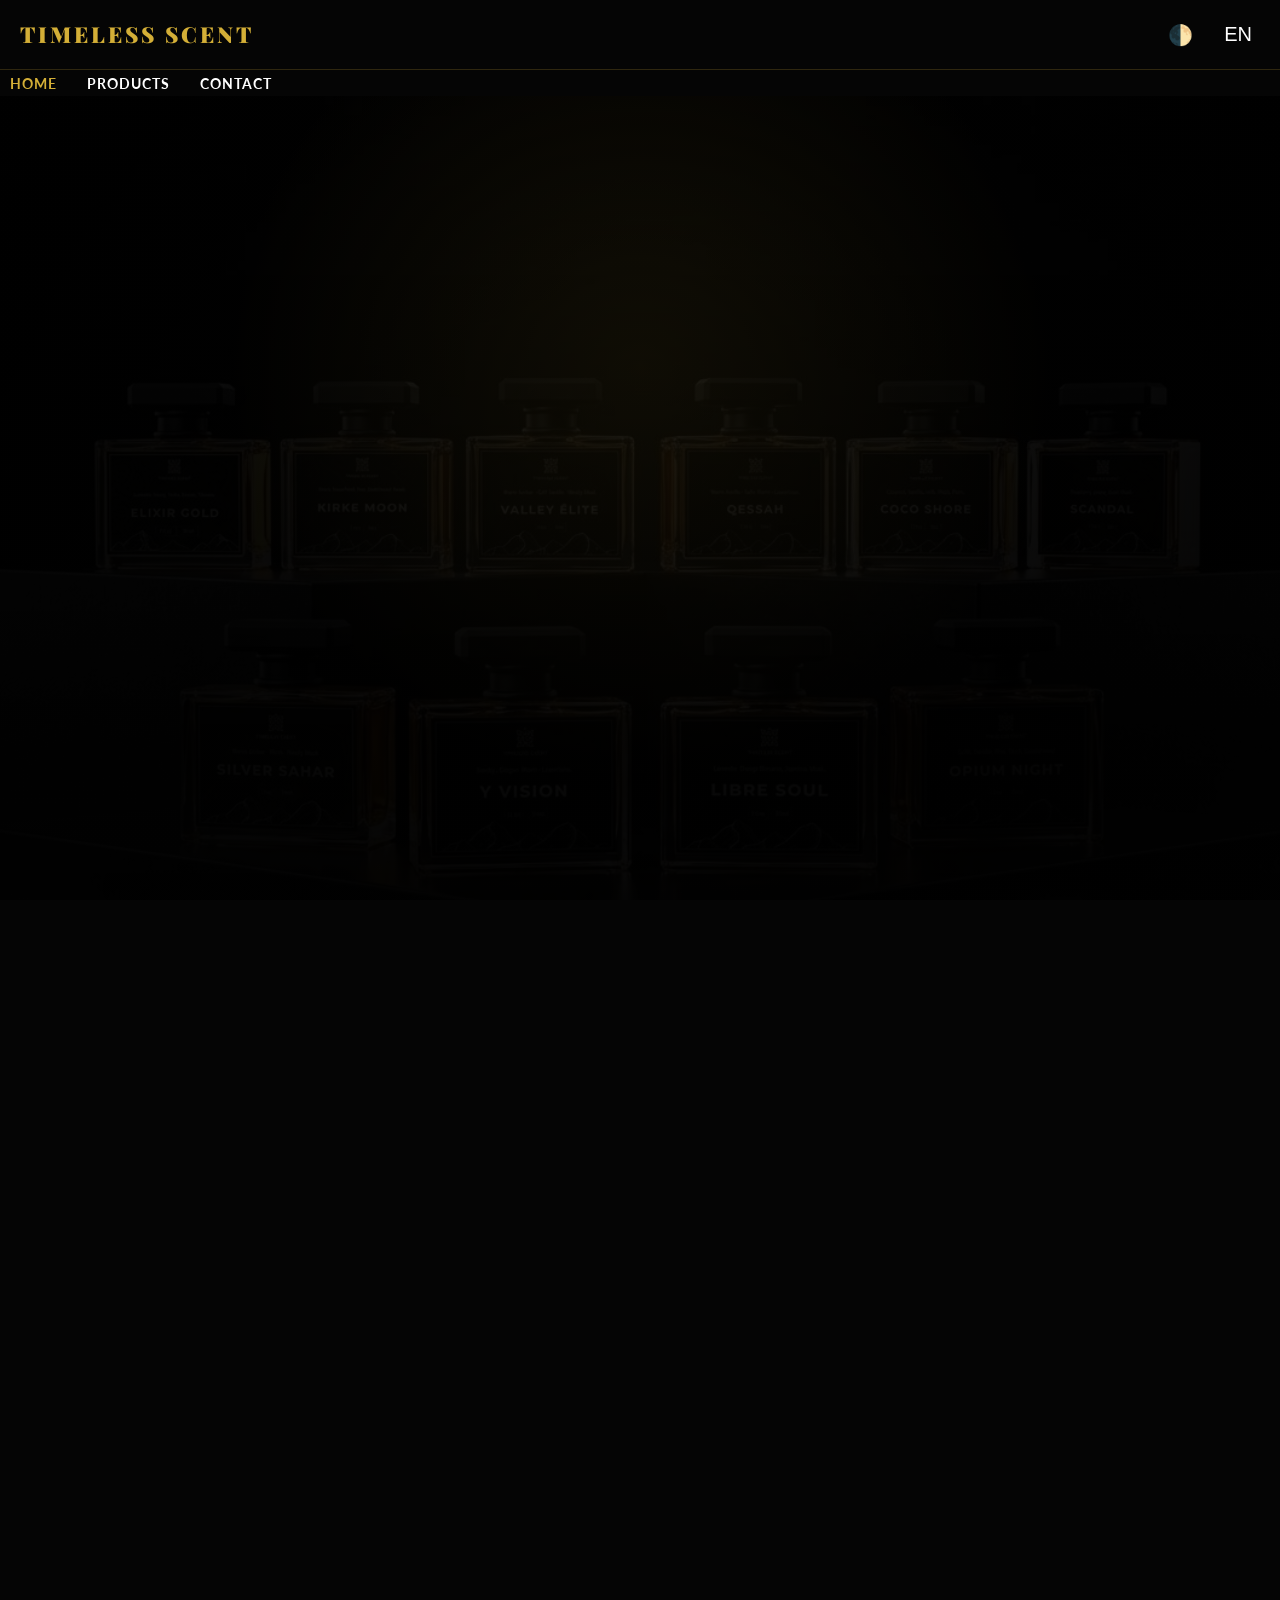
==== commit d419a1ec: "ok" ====
--- a/index.html
+++ b/index.html
@@ -11,35 +11,43 @@
         rel="stylesheet">
 </head>
 
-<body>
+<body data-theme="dark">
     <!-- Navigation -->
     <nav class="navbar">
         <div class="nav-container">
             <a href="index.html" class="logo">TIMELESS SCENT</a>
-            <ul class="nav-menu">
-                <li><a href="index.html" class="nav-link active">Home</a></li>
-                <li><a href="products.html" class="nav-link">Products</a></li>
-                <li><a href="contact.html" class="nav-link">Contact</a></li>
-            </ul>
-            <div class="lang-switcher">
-                <button id="langToggle" onclick="toggleLanguage()" class="lang-btn">EN</button>
+            <div class="nav-controls">
+                <button id="themeToggle" class="icon-btn" aria-label="Toggle Theme">🌓</button>
+                <button id="langToggle" class="icon-btn" aria-label="Toggle Language">EN/AR</button>
+                <div class="hamburger" onclick="toggleSidebar()">
+                    <span></span>
+                    <span></span>
+                    <span></span>
+                </div>
             </div>
         </div>
     </nav>
 
+    <!-- Sidebar Drawer (Mobile First) -->
+    <div class="sidebar-overlay" id="sidebarOverlay" onclick="closeSidebar()"></div>
+    <aside class="sidebar" id="sidebar">
+        <ul class="nav-menu">
+            <li><a href="index.html" class="nav-link active" data-i18n="nav_home">Home</a></li>
+            <li><a href="products.html" class="nav-link" data-i18n="nav_products">Collection</a></li>
+            <li><a href="contact.html" class="nav-link" data-i18n="nav_contact">Contact</a></li>
+        </ul>
+    </aside>
+
     <!-- Hero Section -->
     <section class="hero">
-        <div class="hero-content">
-            <h1 class="hero-title">TIMELESS SCENT</h1>
-            <p class="hero-subtitle">Where Luxury Meets Fragrance</p>
-            <p class="hero-description">Discover the art of fine perfumery. Each scent tells a story of elegance,
-                sophistication, and timeless beauty.</p>
+        <div class="hero-content reveal">
+            <h1 class="hero-title" data-i18n="hero_title">TIMELESS SCENT</h1>
+            <p class="hero-subtitle" data-i18n="hero_sub">Where Luxury Meets Fragrance</p>
             <div class="hero-buttons">
-                <a href="products.html" class="btn btn-primary">Explore Products</a>
-                <a href="contact.html" class="btn btn-secondary">Get in Touch</a>
+                <a href="products.html" class="btn btn-primary" data-i18n="hero_cta">Explore Collection</a>
             </div>
         </div>
-        <div class="hero-overlay"></div>
+        <div class="hero-image reveal"></div>
     </section>
 
     <!-- Brand Introduction -->
--- a/css/main.css
+++ b/css/main.css
@@ -1,106 +1,573 @@
 /* ============================================
-   LUXURY PERFUME WEBSITE - MAIN STYLESHEET
+   PREMIUM PERFUME ECOMMERCE - REDESIGN 2024
    ============================================ */
 
 :root {
-    --primary-color: #D4AF37;
-    --dark-color: #000000;
-    --light-color: #FFFFFF;
-    --secondary-dark: #1a1a1a;
-    --text-color: #FFFFFF;
-    --border-color: #D4AF37;
-    --transition: all 0.3s ease;
-}
-
+    /* Theme: Dark (Default) */
+    --bg: #050505;
+    --bg-alt: #0f0f0f;
+    --card-bg: #121212;
+    --text: #ffffff;
+    --text-muted: #a0a0a0;
+    --gold: #D4AF37;
+    --gold-hover: #F5E6D3;
+    --border: rgba(212, 175, 55, 0.2);
+    --shadow: 0 10px 30px rgba(0, 0, 0, 0.5);
+    --transition: all 0.4s cubic-bezier(0.165, 0.84, 0.44, 1);
+    --header-height: 70px;
+}
+
+[data-theme="light"] {
+    --bg: #fafafa;
+    --bg-alt: #f0f0f0;
+    --card-bg: #ffffff;
+    --text: #111111;
+    --text-muted: #555555;
+    --gold: #af8f2c;
+    --gold-hover: #111111;
+    --border: rgba(175, 143, 44, 0.15);
+    --shadow: 0 10px 30px rgba(0, 0, 0, 0.05);
+}
+
+/* Base Resets */
 * {
     margin: 0;
     padding: 0;
     box-sizing: border-box;
-}
-
-html {
+    -webkit-tap-highlight-color: transparent;
+}
+
+html,
+body {
+    overflow-x: hidden;
     scroll-behavior: smooth;
+    height: 100%;
 }
 
 body {
     font-family: 'Lato', sans-serif;
-    background-color: var(--dark-color);
-    color: var(--text-color);
+    background-color: var(--bg);
+    color: var(--text);
     line-height: 1.6;
-    overflow-x: hidden;
-    position: relative;
-}
-
-body::before {
-    content: '';
+    transition: background-color 0.3s ease, color 0.3s ease;
+}
+
+/* Typography */
+h1,
+h2,
+h3,
+.logo {
+    font-family: 'Playfair Display', serif;
+    font-weight: 900;
+    letter-spacing: 1px;
+}
+
+/* ============================================
+   LAYOUT: HEADER & NAVIGATION
+   ============================================ */
+
+.navbar {
+    background-color: var(--bg);
+    backdrop-filter: blur(10px);
+    position: sticky;
+    top: 0;
+    z-index: 1000;
+    border-bottom: 1px solid var(--border);
+    height: var(--header-height);
+}
+
+.nav-container {
+    max-width: 1400px;
+    margin: 0 auto;
+    padding: 0 20px;
+    display: flex;
+    justify-content: space-between;
+    align-items: center;
+    height: 100%;
+}
+
+.logo {
+    font-size: 22px;
+    color: var(--gold);
+    text-decoration: none;
+    letter-spacing: 3px;
+}
+
+/* Hamburger & Icons */
+.nav-controls {
+    display: flex;
+    align-items: center;
+    gap: 15px;
+}
+
+.icon-btn {
+    background: none;
+    border: none;
+    color: var(--text);
+    font-size: 20px;
+    cursor: pointer;
+    padding: 8px;
+    transition: var(--transition);
+}
+
+.hamburger {
+    display: flex;
+    flex-direction: column;
+    gap: 5px;
+    cursor: pointer;
+    padding: 10px;
+}
+
+.hamburger span {
+    width: 25px;
+    height: 2px;
+    background-color: var(--gold);
+    transition: var(--transition);
+}
+
+/* Sidebar Drawer */
+.sidebar {
+    position: fixed;
+    top: 0;
+    right: -100%;
+    width: 300px;
+    height: 100%;
+    background: var(--bg-alt);
+    z-index: 2000;
+    padding: 80px 40px;
+    transition: 0.5s cubic-bezier(0.77, 0.2, 0.05, 1);
+    box-shadow: -10px 0 30px rgba(0, 0, 0, 0.1);
+}
+
+[dir="rtl"] .sidebar {
+    right: auto;
+    left: -100%;
+}
+
+.sidebar.active {
+    right: 0;
+}
+
+[dir="rtl"] .sidebar.active {
+    left: 0;
+}
+
+.sidebar-overlay {
     position: fixed;
     top: 0;
     left: 0;
     width: 100%;
     height: 100%;
-    background:
-        linear-gradient(90deg, transparent 0%, rgba(212, 175, 55, 0.03) 50%, transparent 100%),
-        linear-gradient(180deg, transparent 0%, rgba(212, 175, 55, 0.02) 100%);
-    pointer-events: none;
-    z-index: -1;
-}
-
-body::after {
-    content: '';
-    position: fixed;
-    top: 0;
+    background: rgba(0, 0, 0, 0.6);
+    z-index: 1999;
+    opacity: 0;
+    visibility: hidden;
+    transition: 0.3s;
+}
+
+.sidebar-overlay.active {
+    opacity: 1;
+    visibility: visible;
+}
+
+.nav-menu {
+    list-style: none;
+    display: flex;
+    flex-direction: column;
+    gap: 30px;
+}
+
+.nav-link {
+    color: var(--text);
+    text-decoration: none;
+    font-size: 24px;
+    font-family: 'Playfair Display', serif;
+    transition: var(--transition);
+}
+
+.nav-link:hover,
+.nav-link.active {
+    color: var(--gold);
+    padding-left: 10px;
+}
+
+/* Desktop Styles */
+@media (min-width: 1024px) {
+    .hamburger {
+        display: none;
+    }
+
+    .sidebar {
+        position: static;
+        width: auto;
+        height: auto;
+        padding: 0;
+        background: none;
+        box-shadow: none;
+        transition: none;
+    }
+
+    .nav-menu {
+        flex-direction: row;
+        gap: 40px;
+    }
+
+    .nav-link {
+        font-size: 14px;
+        text-transform: uppercase;
+        font-family: 'Lato', sans-serif;
+        font-weight: 700;
+        letter-spacing: 2px;
+    }
+
+    .nav-link:hover {
+        padding-left: 0;
+    }
+}
+
+/* ============================================
+   HERO SECTION REDESIGN
+   ============================================ */
+
+.hero {
+    height: calc(100vh - var(--header-height));
+    min-height: 600px;
+    background: var(--bg);
+    display: flex;
+    align-items: center;
+    position: relative;
+    overflow: hidden;
+}
+
+.hero-content {
+    max-width: 800px;
+    padding: 0 40px;
+    z-index: 10;
+}
+
+.hero-title {
+    font-size: clamp(48px, 10vw, 100px);
+    line-height: 1;
+    margin-bottom: 20px;
+    color: var(--gold);
+}
+
+.hero-subtitle {
+    font-size: clamp(18px, 3vw, 24px);
+    text-transform: uppercase;
+    letter-spacing: 4px;
+    margin-bottom: 30px;
+    color: var(--text-muted);
+}
+
+.hero-image {
+    position: absolute;
+    right: 0;
+    top: 50%;
+    transform: translateY(-50%);
+    width: 50%;
+    height: 80%;
+    background: url('../img/12 parfumes/homepage.jpeg') center/cover;
+    mask-image: linear-gradient(to left, black 80%, transparent);
+    -webkit-mask-image: linear-gradient(to left, black 80%, transparent);
+}
+
+[dir="rtl"] .hero-image {
+    right: auto;
     left: 0;
+    mask-image: linear-gradient(to right, black 80%, transparent);
+}
+
+/* ============================================
+   COMPONENTS: CARDS & BUTTONS
+   ============================================ */
+
+.btn {
+    display: inline-flex;
+    align-items: center;
+    padding: 16px 36px;
+    font-size: 13px;
+    font-weight: 700;
+    text-transform: uppercase;
+    letter-spacing: 2px;
+    text-decoration: none;
+    border-radius: 0;
+    transition: var(--transition);
+    cursor: pointer;
+}
+
+.btn-primary {
+    background-color: var(--gold);
+    color: #000;
+    border: 1px solid var(--gold);
+}
+
+.btn-primary:hover {
+    background-color: var(--bg);
+    color: var(--gold);
+}
+
+.btn-outline {
+    background-color: transparent;
+    color: var(--text);
+    border: 1px solid var(--border);
+}
+
+.btn-outline:hover {
+    border-color: var(--gold);
+    color: var(--gold);
+}
+
+/* Product Cards */
+.product-card {
+    background: var(--card-bg);
+    border: 1px solid var(--border);
+    transition: var(--transition);
+    position: relative;
+}
+
+.product-card:hover {
+    transform: translateY(-10px);
+    border-color: var(--gold);
+    box-shadow: var(--shadow);
+}
+
+.product-image-wrapper {
+    position: relative;
+    aspect-ratio: 3/4;
+    overflow: hidden;
+    background: var(--bg-alt);
+}
+
+.product-image-wrapper img {
     width: 100%;
     height: 100%;
-    background-image:
-        radial-gradient(2px 2px at 20px 30px, #D4AF37, rgba(212, 175, 55, 0)),
-        radial-gradient(2px 2px at 60px 70px, #D4AF37, rgba(212, 175, 55, 0)),
-        radial-gradient(1px 1px at 50px 50px, #D4AF37, rgba(212, 175, 55, 0)),
-        radial-gradient(1px 1px at 130px 80px, #D4AF37, rgba(212, 175, 55, 0)),
-        radial-gradient(2px 2px at 90px 10px, #D4AF37, rgba(212, 175, 55, 0));
-    background-size: 200px 200px;
-    background-position: 0 0;
-    animation: animateBackground 20s linear infinite;
-    pointer-events: none;
-    z-index: -1;
-    opacity: 0.15;
-}
-
-/* ============================================
-   NAVIGATION
-   ============================================ */
-
-.navbar {
-    background-color: rgba(0, 0, 0, 0.95);
-    backdrop-filter: blur(10px);
-    position: sticky;
-    top: 0;
-    z-index: 1000;
-    border-bottom: 1px solid var(--primary-color);
-}
-
-.nav-container {
+    object-fit: cover;
+    transition: transform 0.6s ease;
+}
+
+.product-card:hover .product-image-wrapper img {
+    transform: scale(1.1);
+}
+
+.product-info {
+    padding: 25px;
+    text-align: center;
+}
+
+.product-name {
+    font-size: 20px;
+    margin-bottom: 8px;
+    color: var(--text);
+}
+
+.product-category {
+    font-size: 12px;
+    color: var(--gold);
+    text-transform: uppercase;
+    letter-spacing: 1.5px;
+    margin-bottom: 15px;
+}
+
+/* ============================================
+   PAGE-SPECIFIC: PRODUCTS GRID
+   ============================================ */
+
+.section-header {
+    padding: 100px 0 60px;
+    text-align: center;
+}
+
+.grid-container {
+    display: grid;
+    grid-template-columns: repeat(auto-fill, minmax(280px, 1fr));
+    gap: 30px;
+    padding: 0 20px 100px;
+    max-width: 1400px;
+    margin: 0 auto;
+}
+
+/* ============================================
+   PAGE-SPECIFIC: PRODUCT DETAIL
+   ============================================ */
+
+.product-detail-grid {
+    display: grid;
+    grid-template-columns: 1fr;
+    gap: 60px;
+    padding: 60px 20px;
     max-width: 1200px;
     margin: 0 auto;
-    padding: 0 20px;
-    display: flex;
-    justify-content: space-between;
-    align-items: center;
-    height: 80px;
-}
-
-.logo {
-    font-family: 'Playfair Display', serif;
-    font-size: 24px;
-    font-weight: 900;
-    color: var(--primary-color);
+}
+
+@media (min-width: 1024px) {
+    .product-detail-grid {
+        grid-template-columns: 1.2fr 1fr;
+        align-items: start;
+    }
+}
+
+.detail-image {
+    background: var(--card-bg);
+    border: 1px solid var(--border);
+    padding: 40px;
+}
+
+.detail-image img {
+    width: 100%;
+    height: auto;
+}
+
+.detail-content h1 {
+    font-size: 48px;
+    margin-bottom: 10px;
+}
+
+.detail-notes {
+    margin: 40px 0;
+    display: flex;
+    flex-direction: column;
+    gap: 20px;
+}
+
+.note-item h4 {
+    font-size: 12px;
+    text-transform: uppercase;
+    color: var(--gold);
+    margin-bottom: 5px;
+}
+
+.note-item p {
+    font-size: 16px;
+    color: var(--text-muted);
+}
+
+/* ============================================
+   ANIMATIONS & ACCESSIBILITY
+   ============================================ */
+
+.reveal {
+    opacity: 0;
+    transform: translateY(30px);
+    transition: 0.8s cubic-bezier(0.165, 0.84, 0.44, 1);
+}
+
+.reveal.active {
+    opacity: 1;
+    transform: translateY(0);
+}
+
+/* RTL Support Adjustments */
+[dir="rtl"] {
+    font-family: 'Amiri', serif;
+    /* Or similar premium Arabic font */
+}
+
+/* Mobile-specific Tweaks */
+@media (max-width: 768px) {
+    .hero-content {
+        padding: 0 20px;
+        text-align: center;
+    }
+
+    .hero-image {
+        display: none;
+    }
+
+    .grid-container {
+        grid-template-columns: 1fr;
+        gap: 20px;
+    }
+}
+
+/* Dark/Light Toggle Pulse */
+.theme-toggle:active {
+    transform: scale(0.9);
+}
+
+/* Search and Filter UI */
+.search-bar {
+    width: 100%;
+    max-width: 500px;
+    margin: 0 auto 40px;
+    position: relative;
+}
+
+.search-bar input {
+    width: 100%;
+    padding: 15px 25px;
+    background: var(--card-bg);
+    border: 1px solid var(--border);
+    color: var(--text);
+    font-family: inherit;
+}
+
+.search-bar input:focus {
+    outline: none;
+    border-color: var(--gold);
+}
+
+/* Footer Styling */
+.footer {
+    border-top: 1px solid var(--border);
+    padding: 80px 20px 40px;
+    background: var(--bg-alt);
+    text-align: center;
+}
+
+.footer-grid {
+    display: grid;
+    grid-template-columns: repeat(auto-fit, minmax(200px, 1fr));
+    gap: 40px;
+    max-width: 1200px;
+    margin: 0 auto 60px;
+}
+
+.footer-brand .logo {
+    display: block;
+    margin-bottom: 20px;
+}
+
+.footer-links h4 {
+    margin-bottom: 20px;
+    color: var(--gold);
+    text-transform: uppercase;
+    font-size: 14px;
+}
+
+.footer-links ul {
+    list-style: none;
+}
+
+.footer-links li {
+    margin-bottom: 10px;
+}
+
+.footer-links a {
     text-decoration: none;
-    letter-spacing: 2px;
-    transition: var(--transition);
-}
-
-.logo:hover {
-    text-shadow: 0 0 20px var(--primary-color);
+    color: var(--text-muted);
+    transition: var(--transition);
+}
+
+.footer-links a:hover {
+    color: var(--gold);
+}
+
+.social-icons {
+    display: flex;
+    justify-content: center;
+    gap: 20px;
+    margin-top: 20px;
+}
+
+.social-icons a {
+    font-size: 20px;
+    color: var(--text-muted);
+    transition: var(--transition);
+}
+
+.social-icons a:hover {
+    color: var(--gold);
 }
 
 .nav-menu {
@@ -141,21 +608,22 @@
 
 .lang-switcher {
     display: flex;
-    gap: 5px;
-    margin-left: 15px;
+    gap: 0;
+    margin-left: 10px;
     align-items: center;
+    flex-shrink: 0;
 }
 
 .lang-btn {
-    background: transparent;
+    background: rgba(212, 175, 55, 0.1);
     border: 1px solid var(--primary-color);
     color: var(--text-color);
-    font-size: 12px;
+    font-size: 10px;
     font-weight: bold;
     cursor: pointer;
-    padding: 5px 10px;
-    transition: var(--transition);
-    min-width: 45px;
+    padding: 4px 8px;
+    transition: var(--transition);
+    min-width: 36px;
 }
 
 .lang-btn:hover {
@@ -1110,17 +1578,20 @@
 
 @media (max-width: 768px) {
     .logo {
-        font-size: 14px;
+        font-size: 11px;
         letter-spacing: 1px;
+        flex-shrink: 0;
     }
 
     .nav-menu {
-        gap: 12px;
-        font-size: 11px;
+        gap: 10px;
+        font-size: 9px;
+        justify-content: center;
+        margin-left: auto;
     }
 
     .nav-container {
-        height: 60px;
+        height: 70px;
         padding: 0 10px;
     }
 
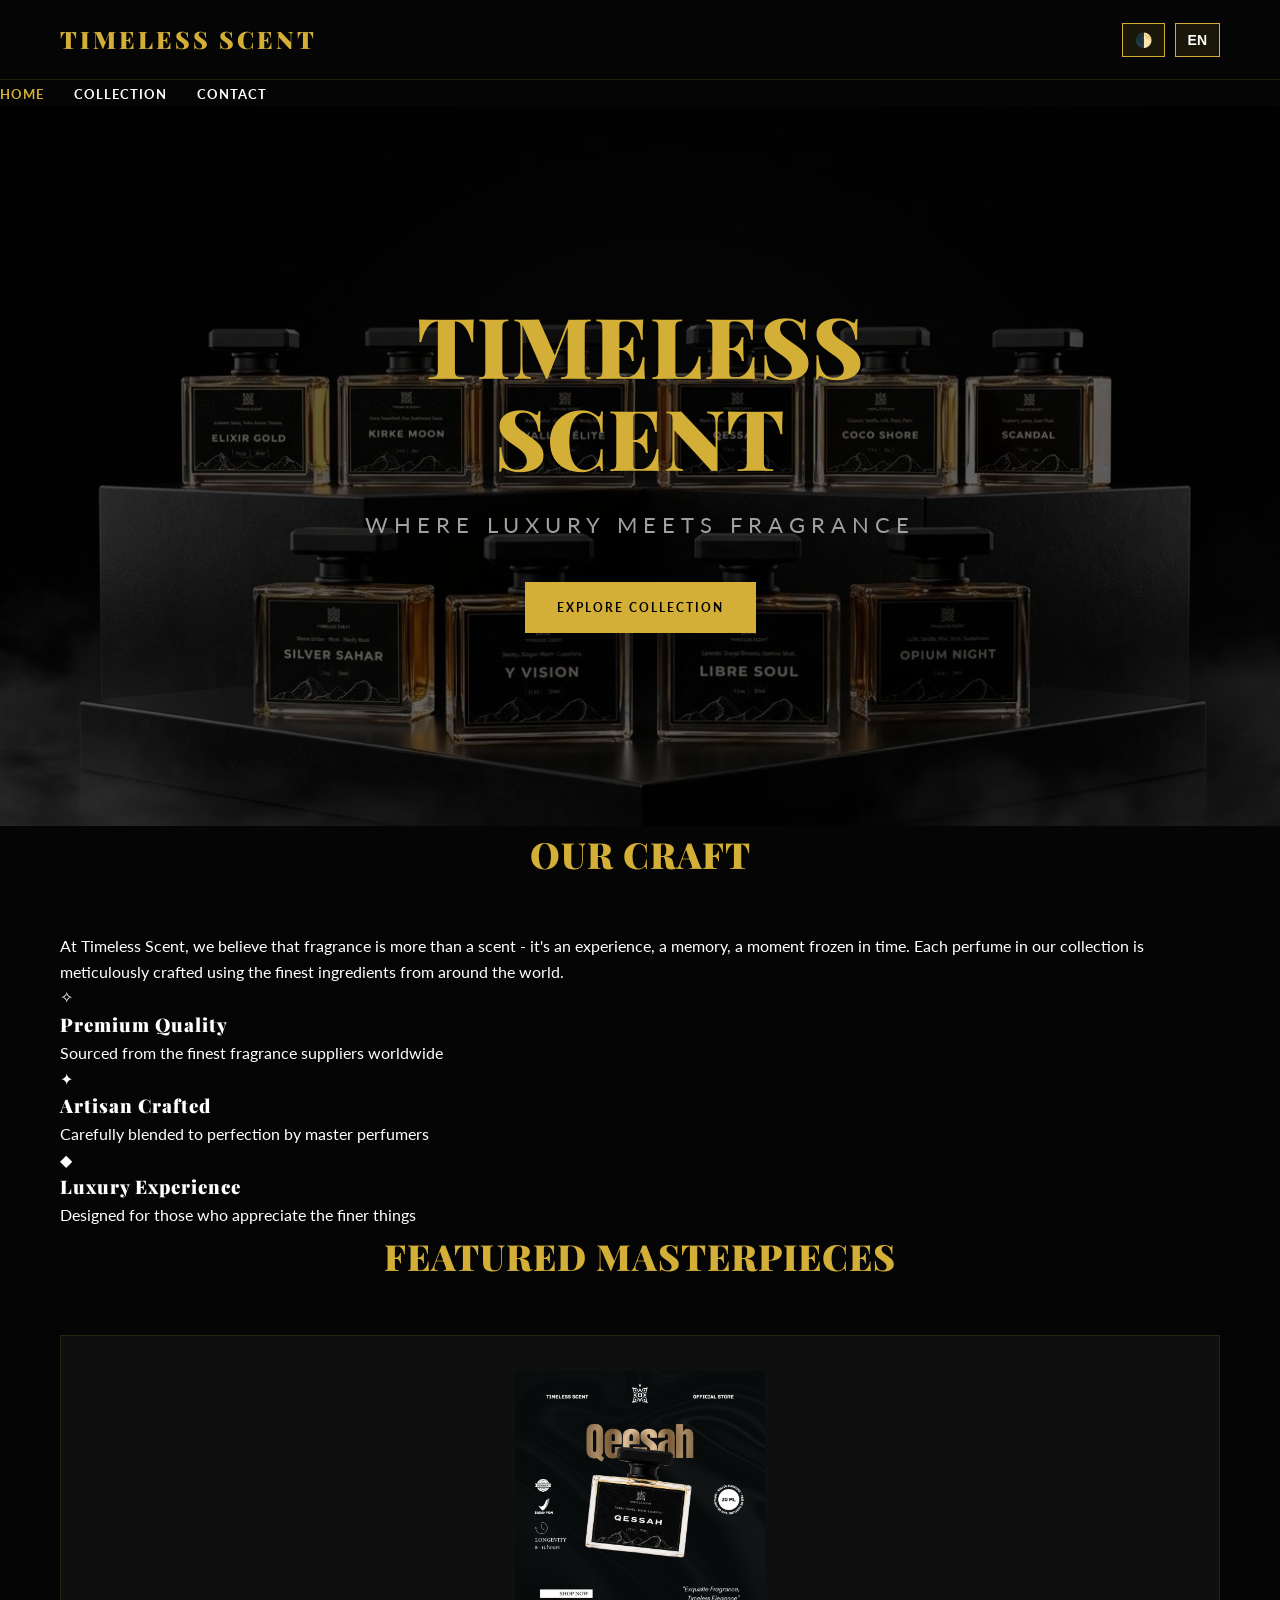
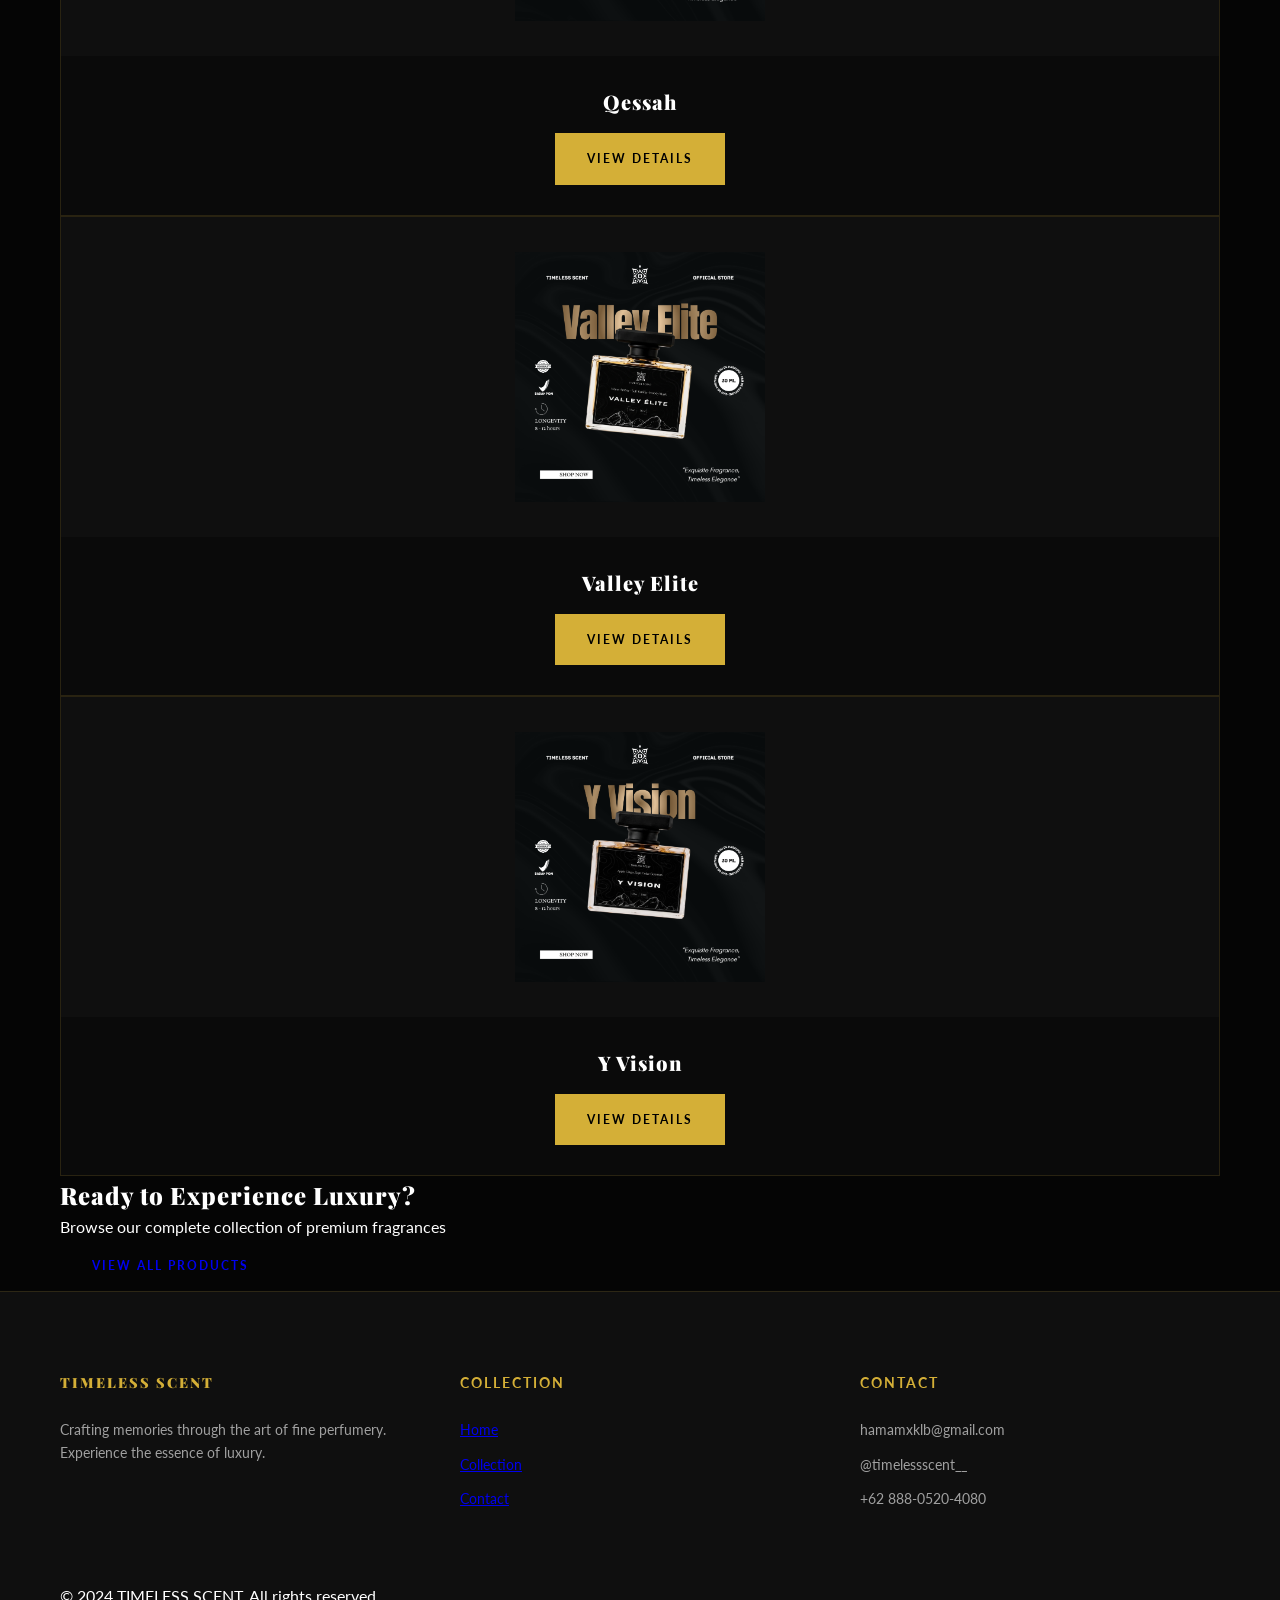
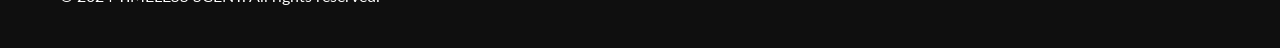
==== commit 7522bcb7: "n" ====
--- a/index.html
+++ b/index.html
@@ -7,7 +7,7 @@
     <title>Timeless Scent - Luxury Perfume Brand</title>
     <link rel="stylesheet" href="css/main.css">
     <link
-        href="https://fonts.googleapis.com/css2?family=Playfair+Display:wght@700;900&family=Lato:wght@400;700&display=swap"
+        href="https://fonts.googleapis.com/css2?family=Playfair+Display:ital,wght@0,700;0,900;1,700&family=Lato:wght@400;700&display=swap"
         rel="stylesheet">
 </head>
 
@@ -41,13 +41,12 @@
     <!-- Hero Section -->
     <section class="hero">
         <div class="hero-content reveal">
-            <h1 class="hero-title" data-i18n="hero_title">TIMELESS SCENT</h1>
+            <h1 class="hero-title">TIMELESS SCENT</h1>
             <p class="hero-subtitle" data-i18n="hero_sub">Where Luxury Meets Fragrance</p>
             <div class="hero-buttons">
                 <a href="products.html" class="btn btn-primary" data-i18n="hero_cta">Explore Collection</a>
             </div>
         </div>
-        <div class="hero-image reveal"></div>
     </section>
 
     <!-- Brand Introduction -->
@@ -80,7 +79,7 @@
     <!-- Featured Products Section -->
     <section class="featured-products">
         <div class="container">
-            <h2 class="section-title">Featured Collection</h2>
+            <h2 class="section-title" data-i18n="feat_title">Featured Masterpieces</h2>
             <div class="products-grid" id="featuredGrid">
                 <!-- Products will be loaded here by JavaScript -->
                 <div class="empty-state">
@@ -102,30 +101,28 @@
     <!-- Footer -->
     <footer class="footer">
         <div class="container">
-            <div class="footer-content">
-                <div class="footer-section">
-                    <h3>TIMELESS SCENT</h3>
-                    <p>Luxury fragrances for the discerning taste</p>
+            <div class="footer-grid">
+                <div class="footer-column">
+                    <h4 class="logo">TIMELESS SCENT</h4>
+                    <p>Crafting memories through the art of fine perfumery. Experience the essence of luxury.</p>
                 </div>
-                <div class="footer-section">
-                    <h3>Quick Links</h3>
+                <div class="footer-column">
+                    <h4 data-i18n="nav_products">Collection</h4>
                     <ul>
-                        <li><a href="products.html">Products</a></li>
-                        <li><a href="contact.html">Contact</a></li>
+                        <li><a href="products.html" data-i18n="nav_home">Home</a></li>
+                        <li><a href="products.html" data-i18n="nav_products">Collection</a></li>
+                        <li><a href="contact.html" data-i18n="nav_contact">Contact</a></li>
                     </ul>
                 </div>
-                <div class="footer-section">
-                    <h3>Connect With Us</h3>
-                    <div class="social-links">
-                        <a href="https://instagram.com/timelessscent___" target="_blank"
-                            class="social-icon">Instagram</a>
-                        <a href="https://shopee.co.id/timelessscent__" target="_blank" class="social-icon">Shop</a>
-                        <a href="https://wa.me/6289682007177" target="_blank" class="social-icon">WhatsApp</a>
-                    </div>
+                <div class="footer-column">
+                    <h4 data-i18n="nav_contact">Contact</h4>
+                    <p>hamamxklb@gmail.com</p>
+                    <p>@timelessscent__</p>
+                    <p>+62 888-0520-4080</p>
                 </div>
             </div>
             <div class="footer-bottom">
-                <p>&copy; 2024 Timeless Scent. All rights reserved.</p>
+                <p>&copy; 2024 TIMELESS SCENT. All rights reserved.</p>
             </div>
         </div>
     </footer>
--- a/css/main.css
+++ b/css/main.css
@@ -1,31 +1,32 @@
 /* ============================================
-   PREMIUM PERFUME ECOMMERCE - REDESIGN 2024
+   PREMIUM LUXURY REDESIGN - RESTORED IDENTITY
    ============================================ */
 
 :root {
     /* Theme: Dark (Default) */
     --bg: #050505;
     --bg-alt: #0f0f0f;
-    --card-bg: #121212;
+    --card-bg: #0a0a0a;
     --text: #ffffff;
     --text-muted: #a0a0a0;
     --gold: #D4AF37;
     --gold-hover: #F5E6D3;
-    --border: rgba(212, 175, 55, 0.2);
-    --shadow: 0 10px 30px rgba(0, 0, 0, 0.5);
+    --border: rgba(212, 175, 55, 0.15);
+    --shadow: 0 20px 40px rgba(0, 0, 0, 0.6);
     --transition: all 0.4s cubic-bezier(0.165, 0.84, 0.44, 1);
-    --header-height: 70px;
+    --header-height: 80px;
 }
 
 [data-theme="light"] {
-    --bg: #fafafa;
-    --bg-alt: #f0f0f0;
-    --card-bg: #ffffff;
+    /* Luxury Champagne Theme */
+    --bg: #FFFAF5;
+    --bg-alt: #F3E5D8;
+    --card-bg: #FFFFFF;
     --text: #111111;
-    --text-muted: #555555;
-    --gold: #af8f2c;
-    --gold-hover: #111111;
-    --border: rgba(175, 143, 44, 0.15);
+    --text-muted: #666666;
+    --gold: #AF8F2C;
+    --gold-hover: #1A1A1A;
+    --border: rgba(175, 143, 44, 0.2);
     --shadow: 0 10px 30px rgba(0, 0, 0, 0.05);
 }
 
@@ -41,7 +42,7 @@
 body {
     overflow-x: hidden;
     scroll-behavior: smooth;
-    height: 100%;
+    min-height: 100vh;
 }
 
 body {
@@ -62,10 +63,6 @@
     letter-spacing: 1px;
 }
 
-/* ============================================
-   LAYOUT: HEADER & NAVIGATION
-   ============================================ */
-
 .navbar {
     background-color: var(--bg);
     backdrop-filter: blur(10px);
@@ -77,7 +74,7 @@
 }
 
 .nav-container {
-    max-width: 1400px;
+    max-width: 1200px;
     margin: 0 auto;
     padding: 0 20px;
     display: flex;
@@ -87,55 +84,53 @@
 }
 
 .logo {
-    font-size: 22px;
+    font-size: 24px;
     color: var(--gold);
     text-decoration: none;
     letter-spacing: 3px;
 }
 
-/* Hamburger & Icons */
 .nav-controls {
     display: flex;
     align-items: center;
-    gap: 15px;
+    gap: 10px;
 }
 
 .icon-btn {
-    background: none;
-    border: none;
+    background: rgba(212, 175, 55, 0.1);
+    border: 1px solid var(--gold);
     color: var(--text);
-    font-size: 20px;
+    font-size: 14px;
     cursor: pointer;
-    padding: 8px;
+    padding: 8px 12px;
     transition: var(--transition);
+    font-weight: bold;
 }
 
 .hamburger {
     display: flex;
     flex-direction: column;
-    gap: 5px;
+    gap: 6px;
     cursor: pointer;
-    padding: 10px;
+    margin-left: 15px;
 }
 
 .hamburger span {
     width: 25px;
     height: 2px;
     background-color: var(--gold);
-    transition: var(--transition);
-}
-
-/* Sidebar Drawer */
+}
+
 .sidebar {
     position: fixed;
     top: 0;
     right: -100%;
     width: 300px;
     height: 100%;
-    background: var(--bg-alt);
+    background: var(--bg);
     z-index: 2000;
     padding: 80px 40px;
-    transition: 0.5s cubic-bezier(0.77, 0.2, 0.05, 1);
+    transition: var(--transition);
     box-shadow: -10px 0 30px rgba(0, 0, 0, 0.1);
 }
 
@@ -171,27 +166,26 @@
 }
 
 .nav-menu {
+    padding: 0;
+    display: flex;
+    flex-direction: column;
+    gap: 25px;
     list-style: none;
-    display: flex;
-    flex-direction: column;
-    gap: 30px;
 }
 
 .nav-link {
     color: var(--text);
     text-decoration: none;
-    font-size: 24px;
+    font-size: 22px;
     font-family: 'Playfair Display', serif;
-    transition: var(--transition);
+    letter-spacing: 1px;
 }
 
 .nav-link:hover,
 .nav-link.active {
     color: var(--gold);
-    padding-left: 10px;
-}
-
-/* Desktop Styles */
+}
+
 @media (min-width: 1024px) {
     .hamburger {
         display: none;
@@ -204,39 +198,35 @@
         padding: 0;
         background: none;
         box-shadow: none;
-        transition: none;
     }
 
     .nav-menu {
         flex-direction: row;
-        gap: 40px;
+        gap: 30px;
     }
 
     .nav-link {
-        font-size: 14px;
+        font-size: 13px;
         text-transform: uppercase;
+        font-weight: bold;
         font-family: 'Lato', sans-serif;
-        font-weight: 700;
-        letter-spacing: 2px;
     }
-
-    .nav-link:hover {
-        padding-left: 0;
-    }
-}
-
-/* ============================================
-   HERO SECTION REDESIGN
-   ============================================ */
+}
 
 .hero {
-    height: calc(100vh - var(--header-height));
-    min-height: 600px;
-    background: var(--bg);
+    min-height: 80vh;
+    background: linear-gradient(rgba(0, 0, 0, 0.6), rgba(0, 0, 0, 0.6)), url('../img/12 parfumes/homepage.jpeg') center/cover no-repeat;
     display: flex;
     align-items: center;
+    justify-content: center;
     position: relative;
     overflow: hidden;
+    text-align: center;
+    padding: 100px 20px;
+}
+
+[data-theme="light"] .hero {
+    background: linear-gradient(rgba(255, 250, 245, 0.8), rgba(255, 250, 245, 0.8)), url('../img/12 parfumes/homepage.jpeg') center/cover no-repeat;
 }
 
 .hero-content {
@@ -246,1507 +236,138 @@
 }
 
 .hero-title {
-    font-size: clamp(48px, 10vw, 100px);
-    line-height: 1;
-    margin-bottom: 20px;
-    color: var(--gold);
+    font-size: clamp(48px, 8vw, 84px);
+    line-height: 1.1;
+    margin-bottom: 24px;
+    color: var(--gold);
+    text-transform: uppercase;
 }
 
 .hero-subtitle {
-    font-size: clamp(18px, 3vw, 24px);
-    text-transform: uppercase;
-    letter-spacing: 4px;
-    margin-bottom: 30px;
+    font-size: clamp(16px, 2.5vw, 22px);
+    letter-spacing: 6px;
+    margin-bottom: 40px;
     color: var(--text-muted);
-}
-
-.hero-image {
-    position: absolute;
-    right: 0;
-    top: 50%;
-    transform: translateY(-50%);
-    width: 50%;
-    height: 80%;
-    background: url('../img/12 parfumes/homepage.jpeg') center/cover;
-    mask-image: linear-gradient(to left, black 80%, transparent);
-    -webkit-mask-image: linear-gradient(to left, black 80%, transparent);
-}
-
-[dir="rtl"] .hero-image {
-    right: auto;
-    left: 0;
-    mask-image: linear-gradient(to right, black 80%, transparent);
-}
-
-/* ============================================
-   COMPONENTS: CARDS & BUTTONS
-   ============================================ */
+    text-transform: uppercase;
+}
 
 .btn {
-    display: inline-flex;
-    align-items: center;
-    padding: 16px 36px;
-    font-size: 13px;
-    font-weight: 700;
-    text-transform: uppercase;
+    display: inline-block;
+    padding: 16px 32px;
+    font-size: 12px;
+    font-weight: bold;
     letter-spacing: 2px;
     text-decoration: none;
-    border-radius: 0;
+    text-transform: uppercase;
     transition: var(--transition);
     cursor: pointer;
 }
 
 .btn-primary {
-    background-color: var(--gold);
+    background: var(--gold);
     color: #000;
-    border: 1px solid var(--gold);
 }
 
 .btn-primary:hover {
-    background-color: var(--bg);
-    color: var(--gold);
-}
-
-.btn-outline {
-    background-color: transparent;
-    color: var(--text);
-    border: 1px solid var(--border);
-}
-
-.btn-outline:hover {
-    border-color: var(--gold);
-    color: var(--gold);
-}
-
-/* Product Cards */
+    background: var(--gold-hover);
+}
+
+.container {
+    max-width: 1200px;
+    margin: 0 auto;
+    padding: 0 20px;
+}
+
+.section-title {
+    font-family: 'Playfair Display', serif;
+    font-size: 36px;
+    color: var(--gold);
+    text-align: center;
+    margin-bottom: 50px;
+    text-transform: uppercase;
+}
+
+.grid-container {
+    display: grid;
+    grid-template-columns: repeat(auto-fill, minmax(280px, 1fr));
+    gap: 40px;
+    padding: 60px 20px;
+}
+
 .product-card {
     background: var(--card-bg);
     border: 1px solid var(--border);
     transition: var(--transition);
-    position: relative;
 }
 
 .product-card:hover {
-    transform: translateY(-10px);
+    transform: translateY(-5px);
     border-color: var(--gold);
-    box-shadow: var(--shadow);
-}
-
-.product-image-wrapper {
-    position: relative;
-    aspect-ratio: 3/4;
-    overflow: hidden;
+}
+
+.product-image {
+    height: 320px;
     background: var(--bg-alt);
-}
-
-.product-image-wrapper img {
-    width: 100%;
-    height: 100%;
-    object-fit: cover;
-    transition: transform 0.6s ease;
-}
-
-.product-card:hover .product-image-wrapper img {
-    transform: scale(1.1);
+    display: flex;
+    align-items: center;
+    justify-content: center;
+    padding: 20px;
+}
+
+.product-image img {
+    max-width: 100%;
+    max-height: 280px;
+    object-fit: contain;
 }
 
 .product-info {
-    padding: 25px;
+    padding: 30px;
     text-align: center;
 }
 
 .product-name {
     font-size: 20px;
-    margin-bottom: 8px;
+    font-family: 'Playfair Display', serif;
+    margin-bottom: 15px;
     color: var(--text);
 }
 
-.product-category {
-    font-size: 12px;
-    color: var(--gold);
-    text-transform: uppercase;
-    letter-spacing: 1.5px;
-    margin-bottom: 15px;
-}
-
-/* ============================================
-   PAGE-SPECIFIC: PRODUCTS GRID
-   ============================================ */
-
-.section-header {
-    padding: 100px 0 60px;
-    text-align: center;
-}
-
-.grid-container {
-    display: grid;
-    grid-template-columns: repeat(auto-fill, minmax(280px, 1fr));
-    gap: 30px;
-    padding: 0 20px 100px;
-    max-width: 1400px;
-    margin: 0 auto;
-}
-
-/* ============================================
-   PAGE-SPECIFIC: PRODUCT DETAIL
-   ============================================ */
-
-.product-detail-grid {
-    display: grid;
-    grid-template-columns: 1fr;
-    gap: 60px;
-    padding: 60px 20px;
-    max-width: 1200px;
-    margin: 0 auto;
-}
-
-@media (min-width: 1024px) {
-    .product-detail-grid {
-        grid-template-columns: 1.2fr 1fr;
-        align-items: start;
-    }
-}
-
-.detail-image {
-    background: var(--card-bg);
-    border: 1px solid var(--border);
-    padding: 40px;
-}
-
-.detail-image img {
-    width: 100%;
-    height: auto;
-}
-
-.detail-content h1 {
-    font-size: 48px;
-    margin-bottom: 10px;
-}
-
-.detail-notes {
-    margin: 40px 0;
-    display: flex;
-    flex-direction: column;
-    gap: 20px;
-}
-
-.note-item h4 {
-    font-size: 12px;
-    text-transform: uppercase;
-    color: var(--gold);
-    margin-bottom: 5px;
-}
-
-.note-item p {
-    font-size: 16px;
-    color: var(--text-muted);
-}
-
-/* ============================================
-   ANIMATIONS & ACCESSIBILITY
-   ============================================ */
-
-.reveal {
-    opacity: 0;
-    transform: translateY(30px);
-    transition: 0.8s cubic-bezier(0.165, 0.84, 0.44, 1);
-}
-
-.reveal.active {
-    opacity: 1;
-    transform: translateY(0);
-}
-
-/* RTL Support Adjustments */
-[dir="rtl"] {
-    font-family: 'Amiri', serif;
-    /* Or similar premium Arabic font */
-}
-
-/* Mobile-specific Tweaks */
-@media (max-width: 768px) {
-    .hero-content {
-        padding: 0 20px;
-        text-align: center;
-    }
-
-    .hero-image {
-        display: none;
-    }
-
-    .grid-container {
-        grid-template-columns: 1fr;
-        gap: 20px;
-    }
-}
-
-/* Dark/Light Toggle Pulse */
-.theme-toggle:active {
-    transform: scale(0.9);
-}
-
-/* Search and Filter UI */
-.search-bar {
-    width: 100%;
-    max-width: 500px;
-    margin: 0 auto 40px;
-    position: relative;
-}
-
-.search-bar input {
-    width: 100%;
-    padding: 15px 25px;
-    background: var(--card-bg);
-    border: 1px solid var(--border);
-    color: var(--text);
-    font-family: inherit;
-}
-
-.search-bar input:focus {
-    outline: none;
-    border-color: var(--gold);
-}
-
-/* Footer Styling */
 .footer {
+    background: var(--bg-alt);
     border-top: 1px solid var(--border);
-    padding: 80px 20px 40px;
-    background: var(--bg-alt);
-    text-align: center;
+    padding: 80px 0 40px;
 }
 
 .footer-grid {
-    display: grid;
-    grid-template-columns: repeat(auto-fit, minmax(200px, 1fr));
-    gap: 40px;
-    max-width: 1200px;
-    margin: 0 auto 60px;
-}
-
-.footer-brand .logo {
-    display: block;
-    margin-bottom: 20px;
-}
-
-.footer-links h4 {
-    margin-bottom: 20px;
-    color: var(--gold);
-    text-transform: uppercase;
-    font-size: 14px;
-}
-
-.footer-links ul {
-    list-style: none;
-}
-
-.footer-links li {
-    margin-bottom: 10px;
-}
-
-.footer-links a {
-    text-decoration: none;
-    color: var(--text-muted);
-    transition: var(--transition);
-}
-
-.footer-links a:hover {
-    color: var(--gold);
-}
-
-.social-icons {
-    display: flex;
-    justify-content: center;
-    gap: 20px;
-    margin-top: 20px;
-}
-
-.social-icons a {
-    font-size: 20px;
-    color: var(--text-muted);
-    transition: var(--transition);
-}
-
-.social-icons a:hover {
-    color: var(--gold);
-}
-
-.nav-menu {
-    display: flex;
-    list-style: none;
-    gap: 30px;
-}
-
-.nav-link {
-    color: var(--text-color);
-    text-decoration: none;
-    font-size: 14px;
-    font-weight: 700;
-    letter-spacing: 1px;
-    position: relative;
-    transition: var(--transition);
-}
-
-.nav-link::after {
-    content: '';
-    position: absolute;
-    bottom: -5px;
-    left: 0;
-    width: 0;
-    height: 2px;
-    background-color: var(--primary-color);
-    transition: var(--transition);
-}
-
-.nav-link:hover::after,
-.nav-link.active::after {
-    width: 100%;
-}
-
-.nav-admin {
-    color: var(--primary-color);
-}
-
-.lang-switcher {
-    display: flex;
-    gap: 0;
-    margin-left: 10px;
-    align-items: center;
-    flex-shrink: 0;
-}
-
-.lang-btn {
-    background: rgba(212, 175, 55, 0.1);
-    border: 1px solid var(--primary-color);
-    color: var(--text-color);
-    font-size: 10px;
-    font-weight: bold;
-    cursor: pointer;
-    padding: 4px 8px;
-    transition: var(--transition);
-    min-width: 36px;
-}
-
-.lang-btn:hover {
-    border-color: var(--primary-color);
-    color: var(--primary-color);
-}
-
-/* ============================================
-   HERO SECTION
-   ============================================ */
-
-.hero {
-    position: relative;
-    height: 100vh;
-    min-height: 720px;
-    display: flex;
-    align-items: center;
-    justify-content: center;
-    background:
-        linear-gradient(90deg, rgba(0, 0, 0, 0.92) 0%, rgba(0, 0, 0, 0.8) 50%, rgba(0, 0, 0, 0.92) 100%),
-        url('../img/12 parfumes/homepage.jpeg') center / cover no-repeat,
-        linear-gradient(135deg, #1a1a1a 0%, #000000 50%, #2a1a0a 100%);
-    overflow: hidden;
-}
-
-.hero::before {
-    content: '';
-    position: absolute;
-    top: 0;
-    left: 0;
-    right: 0;
-    bottom: 0;
-    background:
-        linear-gradient(180deg, rgba(0, 0, 0, 0.4) 0%, rgba(0, 0, 0, 0.9) 100%),
-        radial-gradient(circle at 50% 30%, rgba(212, 175, 55, 0.15), transparent 46%);
-    opacity: 1;
-}
-
-.hero-overlay {
-    position: absolute;
-    top: 0;
-    left: 0;
-    right: 0;
-    bottom: 0;
-    background: radial-gradient(circle at 30% 50%, rgba(212, 175, 55, 0.1) 0%, transparent 50%);
-}
-
-.hero-content {
-    position: relative;
-    z-index: 2;
-    text-align: center;
-    max-width: 800px;
-    padding: 40px;
-    animation: fadeInUp 1s ease-out;
-}
-
-/* Hero logo removed */
-
-.hero-title {
-    font-family: 'Playfair Display', serif;
-    font-size: 80px;
-    font-weight: 900;
-    color: var(--primary-color);
-    margin-bottom: 20px;
-    letter-spacing: 8px;
-    text-shadow: 0 10px 40px rgba(212, 175, 55, 0.3);
-}
-
-.hero-subtitle {
-    font-size: 28px;
-    color: var(--text-color);
-    margin-bottom: 15px;
-    letter-spacing: 3px;
-}
-
-.hero-description {
-    font-size: 16px;
-    color: rgba(255, 255, 255, 0.8);
-    margin-bottom: 40px;
-    line-height: 1.8;
-}
-
-.hero-buttons {
-    display: flex;
-    gap: 20px;
-    justify-content: center;
-    flex-wrap: wrap;
-}
-
-/* ============================================
-   BUTTONS
-   ============================================ */
-
-.btn {
-    padding: 14px 30px;
-    font-size: 14px;
-    font-weight: 700;
-    letter-spacing: 2px;
-    border: none;
-    cursor: pointer;
-    transition: var(--transition);
-    text-decoration: none;
-    display: inline-flex;
-    align-items: center;
-    justify-content: center;
-    text-align: center;
-    border-radius: 2px;
-    text-transform: uppercase;
-    font-family: 'Lato', sans-serif;
-    box-sizing: border-box;
-}
-
-.btn-primary {
-    background-color: var(--primary-color) !important;
-    color: var(--dark-color) !important;
-    border: none !important;
-}
-
-.btn-primary:hover {
-    background-color: #ffffff;
-    box-shadow: 0 10px 30px rgba(212, 175, 55, 0.4);
-    transform: translateY(-2px);
-}
-
-.btn-secondary {
-    background-color: transparent !important;
-    color: var(--primary-color) !important;
-    border: 2px solid var(--primary-color) !important;
-}
-
-.btn-secondary:hover {
-    background-color: var(--primary-color) !important;
-    color: var(--dark-color) !important;
-    transform: translateY(-2px);
-}
-
-.btn-large {
-    padding: 18px 50px;
-    font-size: 16px;
-    background-color: var(--primary-color) !important;
-    color: var(--dark-color) !important;
-    border: none !important;
-}
-
-.btn-large:hover {
-    background-color: #ffffff;
-    box-shadow: 0 10px 30px rgba(212, 175, 55, 0.4);
-}
-
-.btn-danger {
-    background-color: #c1272d;
-    color: var(--text-color);
-    border: 2px solid #c1272d;
-}
-
-.btn-danger:hover {
-    background-color: #8b1a1f;
-    border-color: #8b1a1f;
-}
-
-/* ============================================
-   CONTAINER
-   ============================================ */
-
-.container {
-    max-width: 1200px;
-    margin: 0 auto;
-    padding: 0 20px;
-}
-
-/* ============================================
-   SECTIONS
-   ============================================ */
-
-.section-title {
-    font-family: 'Playfair Display', serif;
-    font-size: 48px;
-    font-weight: 900;
-    color: var(--primary-color);
-    text-align: center;
-    margin-bottom: 50px;
-    letter-spacing: 3px;
-    position: relative;
-    padding-bottom: 20px;
-}
-
-.section-title::after {
-    content: '';
-    position: absolute;
-    bottom: 0;
-    left: 50%;
-    transform: translateX(-50%);
-    width: 80px;
-    height: 2px;
-    background-color: var(--primary-color);
-}
-
-/* ============================================
-   BRAND INTRO
-   ============================================ */
-
-.brand-intro {
-    padding: 100px 0;
-    background-color: var(--dark-color);
-}
-
-.brand-text {
-    font-size: 18px;
-    text-align: center;
-    color: rgba(255, 255, 255, 0.8);
-    margin-bottom: 60px;
-    max-width: 800px;
-    margin-left: auto;
-    margin-right: auto;
-    line-height: 1.8;
-}
-
-.brand-features {
     display: grid;
     grid-template-columns: repeat(auto-fit, minmax(250px, 1fr));
     gap: 40px;
-    margin-top: 60px;
-}
-
-.feature {
-    text-align: center;
-    padding: 30px;
-    border: 1px solid rgba(212, 175, 55, 0.3);
-    transition: var(--transition);
-    background: rgba(212, 175, 55, 0.05);
-}
-
-.feature:hover {
-    border-color: var(--primary-color);
-    background: rgba(212, 175, 55, 0.1);
-    transform: translateY(-5px);
-}
-
-.feature-icon {
-    font-size: 32px;
-    margin-bottom: 20px;
-    color: var(--primary-color);
-    font-weight: bold;
+    margin-bottom: 60px;
+}
+
+.footer-column h4 {
+    color: var(--gold);
+    font-size: 14px;
     letter-spacing: 2px;
-}
-
-.feature h3 {
-    font-family: 'Playfair Display', serif;
-    font-size: 20px;
-    color: var(--primary-color);
-    margin-bottom: 10px;
-}
-
-.feature p {
+    text-transform: uppercase;
+    margin-bottom: 25px;
+}
+
+.footer-column p,
+.footer-column li {
+    color: var(--text-muted);
     font-size: 14px;
-    color: rgba(255, 255, 255, 0.7);
-}
-
-/* ============================================
-   FEATURED PRODUCTS
-   ============================================ */
-
-.featured-products {
-    padding: 100px 0;
-    background-color: var(--secondary-dark);
-}
-
-.products-grid {
-    display: grid;
-    grid-template-columns: repeat(auto-fill, minmax(280px, 1fr));
-    gap: 30px;
-}
-
-.product-card {
-    background-color: rgba(255, 255, 255, 0.02);
-    border: 1px solid rgba(212, 175, 55, 0.3);
-    overflow: hidden;
-    transition: var(--transition);
-    cursor: pointer;
-}
-
-.product-card:hover {
-    transform: translateY(-10px);
-    border-color: var(--primary-color);
-    box-shadow: 0 20px 40px rgba(212, 175, 55, 0.2);
-}
-
-.product-image {
-    width: 100%;
-    height: 350px;
-    object-fit: cover;
-    overflow: hidden;
-    background: linear-gradient(135deg, #2a2a2a 0%, #1a1a1a 100%);
-}
-
-.product-image img {
-    width: 100%;
-    height: 100%;
-    object-fit: cover;
-    transition: var(--transition);
-}
-
-.product-card:hover .product-image img {
-    transform: scale(1.05);
-}
-
-.product-info {
-    padding: 25px;
-}
-
-.product-name {
-    font-family: 'Playfair Display', serif;
-    font-size: 24px;
-    color: var(--primary-color);
-    margin-bottom: 10px;
-    letter-spacing: 2px;
-}
-
-.product-character {
-    font-size: 12px;
-    color: rgba(255, 255, 255, 0.6);
-    margin-bottom: 20px;
-    letter-spacing: 1px;
-}
-
-.product-card .btn {
-    width: 100%;
-    text-align: center;
-}
-
-/* ============================================
-   PAGE HEADER
-   ============================================ */
-
-.page-header {
-    padding: 80px 20px;
-    text-align: center;
-    background: linear-gradient(135deg, #1a1a1a 0%, #000000 50%, #2a1a0a 100%);
-}
-
-.page-header h1 {
-    font-family: 'Playfair Display', serif;
-    font-size: 60px;
-    color: var(--primary-color);
-    margin-bottom: 20px;
-    letter-spacing: 3px;
-}
-
-.page-header p {
-    font-size: 18px;
-    color: rgba(255, 255, 255, 0.7);
-}
-
-/* ============================================
-   PRODUCTS SECTION
-   ============================================ */
-
-.products-section {
-    padding: 80px 0;
-    background-color: var(--dark-color);
-}
-
-.empty-state {
-    grid-column: 1 / -1;
-    text-align: center;
-    padding: 60px 20px;
-    color: rgba(255, 255, 255, 0.6);
-}
-
-.empty-state a {
-    color: var(--primary-color);
-    text-decoration: none;
-}
-
-.empty-state a:hover {
-    text-decoration: underline;
-}
-
-/* ============================================
-   PRODUCT DETAIL
-   ============================================ */
-
-.product-detail {
-    padding: 60px 0;
-    background-color: var(--dark-color);
-}
-
-.back-link {
-    display: inline-block;
-    color: var(--primary-color);
-    text-decoration: none;
-    margin-bottom: 40px;
-    font-weight: 700;
-    transition: var(--transition);
-}
-
-.back-link:hover {
-    transform: translateX(-5px);
-}
-
-.product-container {
-    display: flex;
-    flex-direction: column;
-    align-items: center;
-    max-width: 900px;
-    margin: 0 auto;
-    gap: 40px;
-}
-
-.product-hero {
-    width: 100%;
-    max-width: 600px;
-    border: 1px solid rgba(212, 175, 55, 0.2);
-    padding: 15px;
-    background: rgba(0, 0, 0, 0.4);
-    display: flex;
-    align-items: center;
-    justify-content: center;
-    margin: 0 auto;
-    box-shadow: 0 20px 50px rgba(0, 0, 0, 0.6);
-    border-radius: 8px;
-}
-
-.product-hero img {
-    max-width: 100%;
-    max-height: 500px;
-    object-fit: contain;
-    filter: drop-shadow(0 15px 30px rgba(0, 0, 0, 0.8));
-}
-
-.product-details {
-    padding: 20px 0;
-    text-align: center;
-    width: 100%;
-}
-
-.product-detail-title {
-    font-family: 'Playfair Display', serif;
-    font-size: clamp(40px, 6vw, 64px);
-    color: var(--primary-color);
-    margin-bottom: 15px;
-    letter-spacing: 2px;
-    line-height: 1.2;
-    font-weight: 900;
-}
-
-.product-detail-character {
-    font-size: 18px;
-    color: rgba(255, 255, 255, 0.7);
-    margin-bottom: 40px;
-    letter-spacing: 2px;
-    text-transform: uppercase;
-}
-
-.fragrance-notes {
-    display: grid;
-    grid-template-columns: repeat(auto-fit, minmax(200px, 1fr));
-    gap: 20px;
-    margin-bottom: 50px;
-    border: none;
-    padding-left: 0;
-}
-
-.notes-category {
-    margin-bottom: 25px;
-    background: rgba(212, 175, 55, 0.03);
-    padding: 20px;
-    border: 1px solid rgba(212, 175, 55, 0.1);
-}
-
-.notes-category h4 {
-    font-size: 12px;
-    color: var(--primary-color);
-    letter-spacing: 2px;
-    margin-bottom: 8px;
-    text-transform: uppercase;
-}
-
-.notes-list {
-    display: flex;
-    flex-wrap: wrap;
-    justify-content: center;
-    gap: 10px;
-}
-
-.note-tag {
-    background: rgba(212, 175, 55, 0.15);
-    border: 1px solid rgba(212, 175, 55, 0.3);
-    padding: 8px 15px;
-    font-size: 12px;
-    color: rgba(255, 255, 255, 0.8);
-    border-radius: 20px;
-}
-
-.product-section {
-    margin-bottom: 40px;
-    padding-bottom: 30px;
-    border-bottom: 1px solid rgba(212, 175, 55, 0.2);
-}
-
-.product-section h3 {
-    font-family: 'Playfair Display', serif;
-    font-size: 20px;
-    color: var(--primary-color);
-    margin-bottom: 15px;
-    letter-spacing: 1px;
-}
-
-.product-section p {
-    color: rgba(255, 255, 255, 0.8);
-    line-height: 1.8;
-}
-
-.order-options {
-    display: flex;
-    flex-direction: column;
-    gap: 20px;
-    max-width: 500px;
-    margin: 40px auto 0;
-}
-
-.order-option {
-    padding: 30px;
-    border: 1px solid rgba(212, 175, 55, 0.1);
-    background: rgba(0, 0, 0, 0.2);
-    display: flex;
-    flex-direction: column;
-    justify-content: space-between;
-    align-items: center;
-    min-height: 150px;
-    border-radius: 4px;
-    transition: var(--transition);
-}
-
-.order-option h4 {
-    color: var(--primary-color);
-    font-family: 'Playfair Display', serif;
-    font-size: 20px;
-    margin-bottom: 16px;
-}
-
-.order-option .btn {
-    width: 100%;
-    padding: 18px;
-    font-size: 16px;
-}
-
-.order-buttons {
-    display: flex;
-    gap: 15px;
-    margin-top: 30px;
-}
-
-.order-buttons .btn {
-    flex: 1;
-}
-
-/* ============================================
-   CTA SECTION
-   ============================================ */
-
-.cta-section {
-    padding: 80px 0;
-    background: linear-gradient(135deg, #2a1a0a 0%, #000000 50%, #1a1a1a 100%);
-    text-align: center;
-    border-top: 2px solid var(--primary-color);
-    border-bottom: 2px solid var(--primary-color);
-}
-
-.cta-section h2 {
-    font-family: 'Playfair Display', serif;
-    font-size: 42px;
-    color: var(--primary-color);
-    margin-bottom: 15px;
-    letter-spacing: 2px;
-}
-
-.cta-section p {
-    font-size: 16px;
-    color: rgba(255, 255, 255, 0.8);
-    margin-bottom: 30px;
-}
-
-/* ============================================
-   CONTACT SECTION
-   ============================================ */
-
-.contact-section {
-    padding: 80px 0;
-    background-color: var(--dark-color);
-}
-
-.contact-content {
-    max-width: 860px;
-    margin: 0 auto;
-}
-
-.contact-info h2,
-.contact-form h2 {
-    font-family: 'Playfair Display', serif;
-    font-size: 32px;
-    color: var(--primary-color);
-    margin-bottom: 20px;
-    letter-spacing: 2px;
-}
-
-.contact-info p {
-    font-size: 16px;
-    color: rgba(255, 255, 255, 0.8);
-    margin-bottom: 30px;
-    line-height: 1.8;
-}
-
-.contact-methods {
-    display: flex;
-    flex-direction: column;
-    gap: 30px;
-}
-
-.contact-method {
-    padding: 25px;
-    border-left: 3px solid var(--primary-color);
-    background: rgba(212, 175, 55, 0.05);
-    transition: var(--transition);
-}
-
-.contact-method:hover {
-    transform: translateX(10px);
-    background: rgba(212, 175, 55, 0.1);
-}
-
-.contact-method h3 {
-    color: var(--primary-color);
-    margin-bottom: 10px;
-    font-size: 18px;
-    letter-spacing: 1px;
-    font-weight: 700;
-}
-
-.contact-method p {
-    font-size: 14px;
-    color: rgba(255, 255, 255, 0.6);
-    margin-bottom: 10px;
-}
-
-.contact-link {
-    color: var(--primary-color);
-    text-decoration: none;
-    font-weight: 700;
-    transition: var(--transition);
-}
-
-.contact-link:hover {
-    text-decoration: underline;
-}
-
-.order-contact-method .btn {
-    margin-top: 8px;
-    min-width: 180px;
-    text-align: center;
-}
-
-.form-group {
-    margin-bottom: 20px;
-}
-
-.form-group input,
-.form-group textarea {
-    width: 100%;
-    padding: 15px;
-    background: rgba(212, 175, 55, 0.08);
-    border: 1px solid rgba(212, 175, 55, 0.3);
-    color: var(--text-color);
-    font-family: 'Lato', sans-serif;
-    font-size: 14px;
-    transition: var(--transition);
-}
-
-.form-group input::placeholder,
-.form-group textarea::placeholder {
-    color: rgba(255, 255, 255, 0.5);
-}
-
-.form-group input:focus,
-.form-group textarea:focus {
-    outline: none;
-    border-color: var(--primary-color);
-    background: rgba(212, 175, 55, 0.12);
-}
-
-/* ============================================
-   ADMIN SECTION
-   ============================================ */
-
-.admin-section {
-    padding: 60px 0;
-    background-color: var(--dark-color);
-}
-
-.admin-container {
-    max-width: 1400px;
-}
-
-.admin-header {
-    text-align: center;
-    margin-bottom: 60px;
-}
-
-.admin-header h1 {
-    font-family: 'Playfair Display', serif;
-    font-size: 48px;
-    color: var(--primary-color);
-    margin-bottom: 10px;
-    letter-spacing: 2px;
-}
-
-.admin-header p {
-    font-size: 16px;
-    color: rgba(255, 255, 255, 0.7);
-}
-
-.admin-grid {
-    display: grid;
-    grid-template-columns: 1fr 1fr;
-    gap: 40px;
-    margin-bottom: 40px;
-}
-
-.admin-panel {
-    background: rgba(212, 175, 55, 0.05);
-    border: 1px solid rgba(212, 175, 55, 0.3);
-    padding: 40px;
-    border-radius: 2px;
-}
-
-.admin-panel h2 {
-    font-family: 'Playfair Display', serif;
-    font-size: 24px;
-    color: var(--primary-color);
-    margin-bottom: 30px;
-    letter-spacing: 2px;
-}
-
-.form-group label {
-    display: block;
-    color: var(--primary-color);
-    font-weight: 700;
-    font-size: 12px;
-    letter-spacing: 1px;
-    margin-bottom: 8px;
-    text-transform: uppercase;
-}
-
-.form-group small {
-    display: block;
-    color: rgba(255, 255, 255, 0.5);
-    font-size: 12px;
-    margin-top: 5px;
-}
-
-.products-list {
-    display: flex;
-    flex-direction: column;
-    gap: 15px;
-}
-
-.product-item {
-    background: rgba(0, 0, 0, 0.3);
-    padding: 15px;
-    border: 1px solid rgba(212, 175, 55, 0.2);
-    display: flex;
-    justify-content: space-between;
-    align-items: center;
-    gap: 15px;
-}
-
-.product-item-name {
-    color: var(--primary-color);
-    font-weight: 700;
-}
-
-.product-item-actions {
-    display: flex;
-    gap: 10px;
-}
-
-.product-item-actions button {
-    padding: 8px 12px;
-    font-size: 12px;
-    cursor: pointer;
-    background: transparent;
-    color: var(--primary-color);
-    border: 1px solid var(--primary-color);
-    transition: var(--transition);
-}
-
-.product-item-actions button:hover {
-    background: var(--primary-color);
-    color: var(--dark-color);
-}
-
-.product-item-actions .delete {
-    border-color: #c1272d;
-    color: #c1272d;
-}
-
-.product-item-actions .delete:hover {
-    background: #c1272d;
-    color: var(--text-color);
-}
-
-.admin-actions {
-    grid-column: 1 / -1;
-}
-
-.action-buttons {
-    display: flex;
-    gap: 15px;
-    flex-wrap: wrap;
-}
-
-.action-buttons .btn {
-    flex: 1;
-    min-width: 150px;
-}
-
-.products-section {
-    padding: 80px 0;
-}
-
-/* ============================================
-   FOOTER
-   ============================================ */
-
-.footer {
-    background-color: var(--secondary-dark);
-    border-top: 1px solid var(--primary-color);
-    padding: 60px 0 20px;
-    margin-top: 80px;
-}
-
-.footer-content {
-    display: grid;
-    grid-template-columns: repeat(auto-fit, minmax(250px, 1fr));
-    gap: 40px;
-    margin-bottom: 40px;
-}
-
-.footer-section h3 {
-    color: var(--primary-color);
-    font-family: 'Playfair Display', serif;
-    font-size: 18px;
-    margin-bottom: 15px;
-    letter-spacing: 1px;
-}
-
-.footer-section p {
-    color: rgba(255, 255, 255, 0.7);
-    font-size: 14px;
-    line-height: 1.8;
-}
-
-.footer-section ul {
+    margin-bottom: 12px;
     list-style: none;
 }
 
-.footer-section ul li {
-    margin-bottom: 10px;
-}
-
-.footer-section ul li a {
-    color: rgba(255, 255, 255, 0.7);
-    text-decoration: none;
-    font-size: 14px;
-    transition: var(--transition);
-}
-
-.footer-section ul li a:hover {
-    color: var(--primary-color);
-}
-
-.social-links {
-    display: flex;
-    gap: 15px;
-    flex-wrap: wrap;
-}
-
-.social-icon {
-    display: inline-block;
-    padding: 8px 12px;
-    border: 1px solid var(--primary-color);
-    color: var(--primary-color);
-    text-decoration: none;
-    font-size: 12px;
-    transition: var(--transition);
-}
-
-.social-icon:hover {
-    background-color: var(--primary-color);
-    color: var(--dark-color);
-}
-
-.footer-bottom {
-    text-align: center;
-    padding-top: 20px;
-    border-top: 1px solid rgba(212, 175, 55, 0.2);
-    color: rgba(255, 255, 255, 0.5);
-    font-size: 12px;
-}
-
-/* ============================================
-   ANIMATIONS
-   ============================================ */
-
-@keyframes fadeInUp {
-    from {
-        opacity: 0;
-        transform: translateY(30px);
-    }
-
-    to {
-        opacity: 1;
-        transform: translateY(0);
-    }
-}
-
-@keyframes animateBackground {
-    0% {
-        background-position: 0 0;
-    }
-
-    100% {
-        background-position: 200px 200px;
-    }
-}
-
-@keyframes floatDown {
-
-    0%,
-    100% {
-        transform: translateY(0px);
-    }
-
-    50% {
-        transform: translateY(-10px);
-    }
-}
-
-/* ============================================
-   RESPONSIVE DESIGN
-   ============================================ */
-
-@media (max-width: 768px) {
-    .logo {
-        font-size: 11px;
-        letter-spacing: 1px;
-        flex-shrink: 0;
-    }
-
-    .nav-menu {
-        gap: 10px;
-        font-size: 9px;
-        justify-content: center;
-        margin-left: auto;
-    }
-
-    .nav-container {
-        height: 70px;
-        padding: 0 10px;
-    }
-
-    .logo-icon {
-        width: 86%;
-        height: 86%;
-    }
-
-    .hero {
-        min-height: 680px;
-    }
-
-    .hero-title {
-        font-size: 40px;
-        letter-spacing: 3px;
-    }
-
-    .hero-subtitle {
-        font-size: 16px;
-        letter-spacing: 1px;
-    }
-
-    .hero-buttons {
-        flex-direction: column;
-    }
-
-    .hero-buttons .btn {
-        width: 100%;
-    }
-
-    .section-title {
-        font-size: 28px;
-        margin-bottom: 30px;
-    }
-
-    .brand-features {
-        grid-template-columns: 1fr;
-    }
-
-    .products-grid {
-        grid-template-columns: repeat(auto-fill, minmax(180px, 1fr));
-        gap: 15px;
-    }
-
-    .product-image {
-        height: 200px;
-    }
-
-    .product-container {
-        grid-template-columns: 1fr;
-        gap: 30px;
-    }
-
-    .product-detail-title {
-        font-size: 28px;
-    }
-
-    .contact-content {
-        max-width: 100%;
-    }
-
-    .order-options {
-        grid-template-columns: 1fr;
-    }
-
-    .admin-grid {
-        grid-template-columns: 1fr;
-    }
-
-    .page-header h1 {
-        font-size: 32px;
-    }
-
-    .cta-section h2 {
-        font-size: 24px;
-    }
-
-    #formMessage {
-        margin-top: 15px;
-        padding: 10px;
-        text-align: center;
-        font-weight: 700;
-    }
-
-    .product-card .btn {
-        background-color: var(--primary-color) !important;
-        color: var(--dark-color) !important;
-        border: none !important;
-    }
-
-    .btn-primary {
-        background-color: var(--primary-color);
-        color: var(--dark-color);
-    }
-
-    .btn-secondary {
-        background-color: transparent;
-        color: var(--primary-color);
-        border: 2px solid var(--primary-color);
-    }
-
-    .btn-secondary:hover {
-        background-color: var(--primary-color);
-        color: var(--dark-color);
-    }
-}
-
-@media (max-width: 480px) {
-    .logo {
-        font-size: 12px;
-    }
-
-    .nav-menu {
-        gap: 8px;
-        font-size: 10px;
-    }
-
-    .logo-icon {
-        width: 86%;
-        height: 86%;
-    }
-
-    .hero-title {
-        font-size: 32px;
-    }
-
-    .products-grid {
-        grid-template-columns: 1fr;
-    }
-
-    .section-title {
-        font-size: 22px;
-    }
-
-    .admin-panel {
-        padding: 15px;
-    }
-
-    .action-buttons {
-        flex-direction: column;
-    }
-
-    .action-buttons .btn {
-        width: 100%;
-    }
-
-    .page-header {
-        padding: 50px 15px;
-    }
-
-    .page-header h1 {
-        font-size: 24px;
-    }
-
-    .nav-container {
-        height: 50px;
-    }
+.reveal {
+    opacity: 0;
+    transform: translateY(20px);
+    transition: 0.6s ease;
+}
+
+.revealed {
+    opacity: 1;
+    transform: translateY(0);
 }
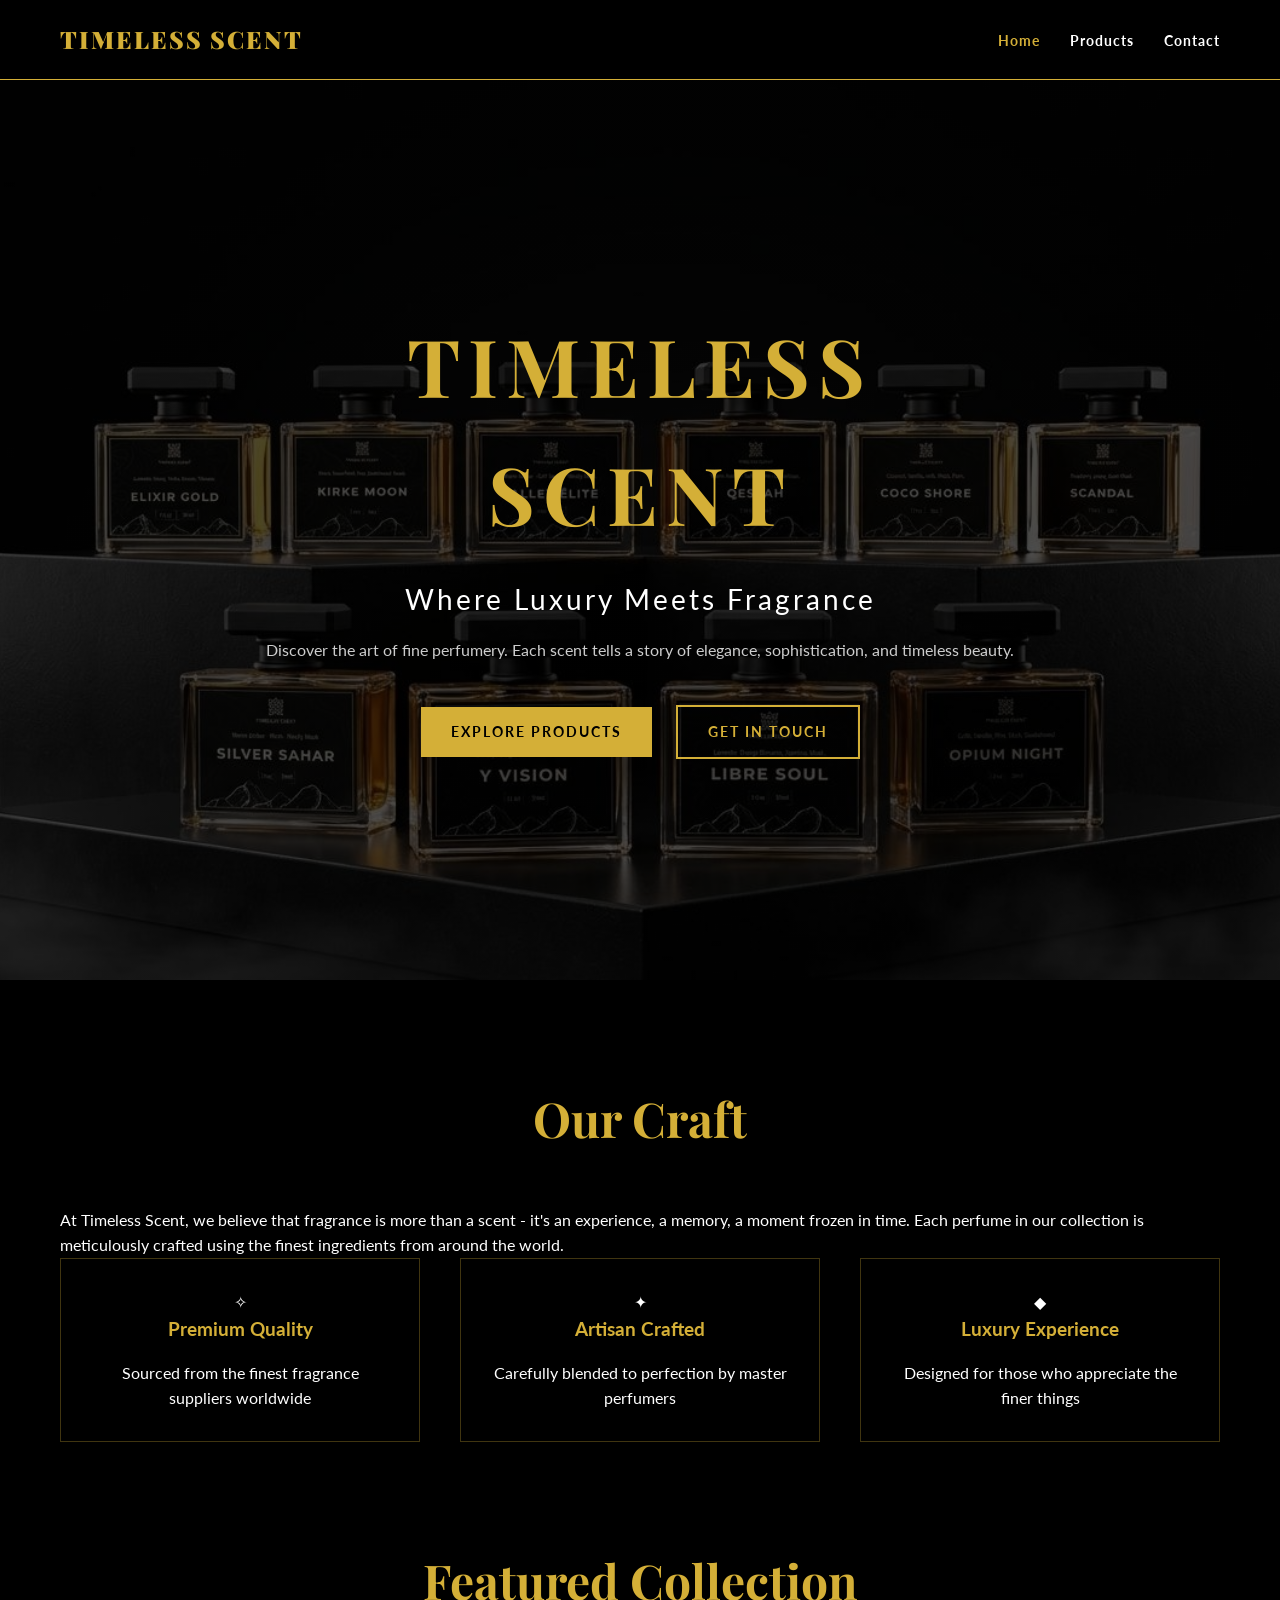
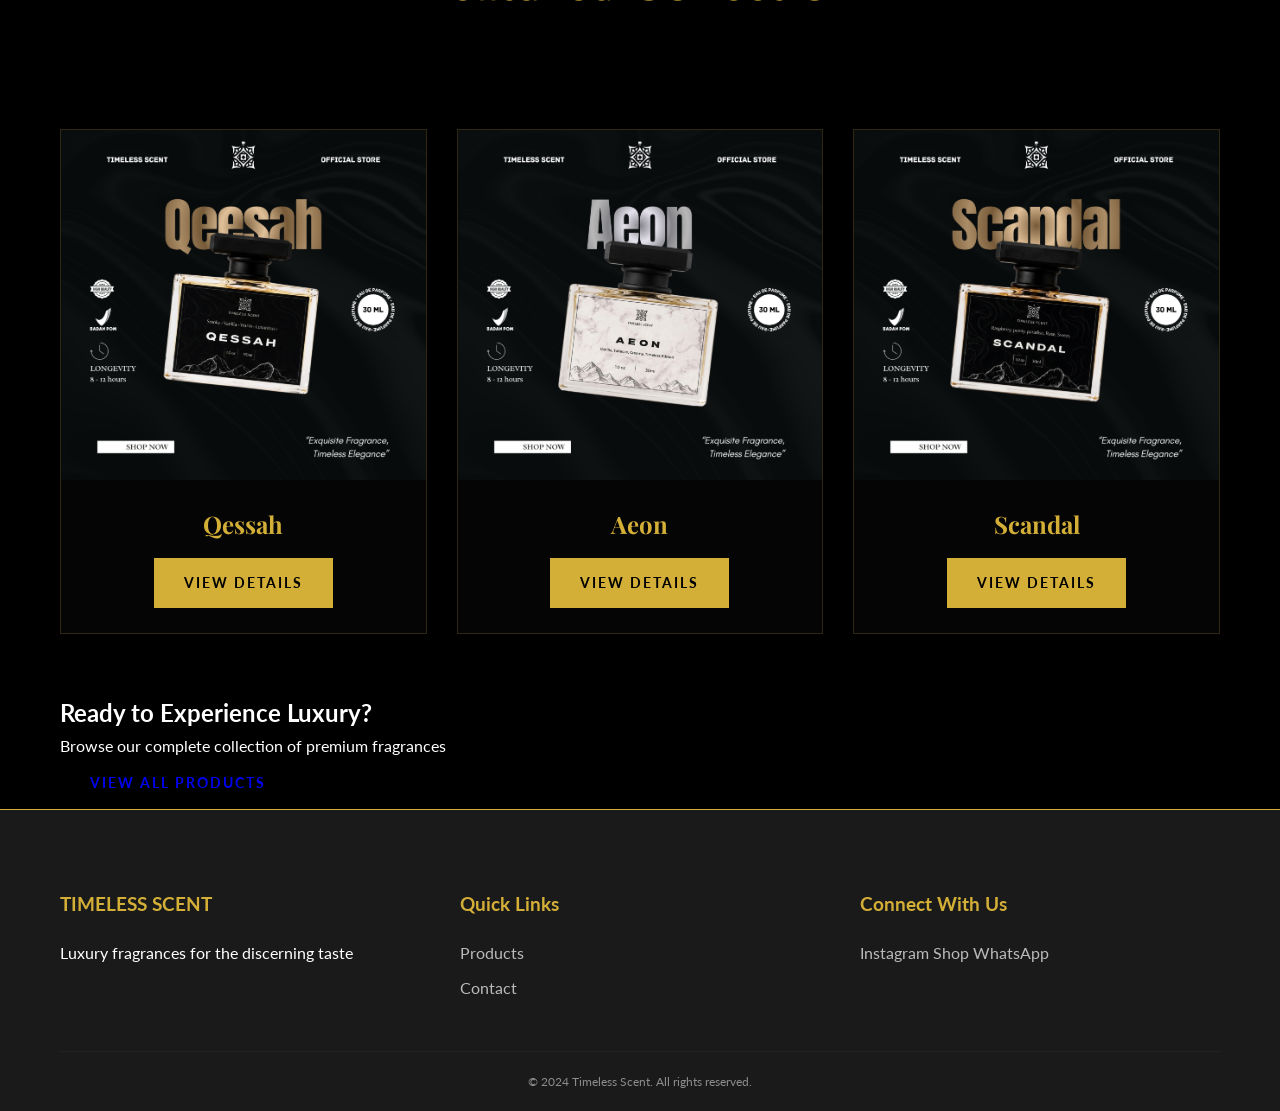
==== commit 70014411: "nn" ====
--- a/index.html
+++ b/index.html
@@ -7,44 +7,33 @@
     <title>Timeless Scent - Luxury Perfume Brand</title>
     <link rel="stylesheet" href="css/main.css">
     <link
-        href="https://fonts.googleapis.com/css2?family=Playfair+Display:ital,wght@0,700;0,900;1,700&family=Lato:wght@400;700&display=swap"
+        href="https://fonts.googleapis.com/css2?family=Playfair+Display:wght@700;900&family=Lato:wght@400;700&display=swap"
         rel="stylesheet">
 </head>
 
-<body data-theme="dark">
+<body>
     <!-- Navigation -->
     <nav class="navbar">
         <div class="nav-container">
             <a href="index.html" class="logo">TIMELESS SCENT</a>
-            <div class="nav-controls">
-                <button id="themeToggle" class="icon-btn" aria-label="Toggle Theme">🌓</button>
-                <button id="langToggle" class="icon-btn" aria-label="Toggle Language">EN/AR</button>
-                <div class="hamburger" onclick="toggleSidebar()">
-                    <span></span>
-                    <span></span>
-                    <span></span>
-                </div>
-            </div>
+            <ul class="nav-menu">
+                <li><a href="index.html" class="nav-link active">Home</a></li>
+                <li><a href="products.html" class="nav-link">Products</a></li>
+                <li><a href="contact.html" class="nav-link">Contact</a></li>
+            </ul>
         </div>
     </nav>
 
-    <!-- Sidebar Drawer (Mobile First) -->
-    <div class="sidebar-overlay" id="sidebarOverlay" onclick="closeSidebar()"></div>
-    <aside class="sidebar" id="sidebar">
-        <ul class="nav-menu">
-            <li><a href="index.html" class="nav-link active" data-i18n="nav_home">Home</a></li>
-            <li><a href="products.html" class="nav-link" data-i18n="nav_products">Collection</a></li>
-            <li><a href="contact.html" class="nav-link" data-i18n="nav_contact">Contact</a></li>
-        </ul>
-    </aside>
-
     <!-- Hero Section -->
     <section class="hero">
-        <div class="hero-content reveal">
+        <div class="hero-content">
             <h1 class="hero-title">TIMELESS SCENT</h1>
-            <p class="hero-subtitle" data-i18n="hero_sub">Where Luxury Meets Fragrance</p>
+            <p class="hero-subtitle">Where Luxury Meets Fragrance</p>
+            <p class="hero-description">Discover the art of fine perfumery. Each scent tells a story of elegance,
+                sophistication, and timeless beauty.</p>
             <div class="hero-buttons">
-                <a href="products.html" class="btn btn-primary" data-i18n="hero_cta">Explore Collection</a>
+                <a href="products.html" class="btn btn-primary">Explore Products</a>
+                <a href="contact.html" class="btn btn-secondary">Get in Touch</a>
             </div>
         </div>
     </section>
@@ -79,7 +68,7 @@
     <!-- Featured Products Section -->
     <section class="featured-products">
         <div class="container">
-            <h2 class="section-title" data-i18n="feat_title">Featured Masterpieces</h2>
+            <h2 class="section-title">Featured Collection</h2>
             <div class="products-grid" id="featuredGrid">
                 <!-- Products will be loaded here by JavaScript -->
                 <div class="empty-state">
@@ -101,28 +90,30 @@
     <!-- Footer -->
     <footer class="footer">
         <div class="container">
-            <div class="footer-grid">
-                <div class="footer-column">
-                    <h4 class="logo">TIMELESS SCENT</h4>
-                    <p>Crafting memories through the art of fine perfumery. Experience the essence of luxury.</p>
+            <div class="footer-content">
+                <div class="footer-section">
+                    <h3>TIMELESS SCENT</h3>
+                    <p>Luxury fragrances for the discerning taste</p>
                 </div>
-                <div class="footer-column">
-                    <h4 data-i18n="nav_products">Collection</h4>
+                <div class="footer-section">
+                    <h3>Quick Links</h3>
                     <ul>
-                        <li><a href="products.html" data-i18n="nav_home">Home</a></li>
-                        <li><a href="products.html" data-i18n="nav_products">Collection</a></li>
-                        <li><a href="contact.html" data-i18n="nav_contact">Contact</a></li>
+                        <li><a href="products.html">Products</a></li>
+                        <li><a href="contact.html">Contact</a></li>
                     </ul>
                 </div>
-                <div class="footer-column">
-                    <h4 data-i18n="nav_contact">Contact</h4>
-                    <p>hamamxklb@gmail.com</p>
-                    <p>@timelessscent__</p>
-                    <p>+62 888-0520-4080</p>
+                <div class="footer-section">
+                    <h3>Connect With Us</h3>
+                    <div class="social-links">
+                        <a href="https://instagram.com/timelessscent___" target="_blank"
+                            class="social-icon">Instagram</a>
+                        <a href="https://shopee.co.id/timelessscent__" target="_blank" class="social-icon">Shop</a>
+                        <a href="https://wa.me/6289682007177" target="_blank" class="social-icon">WhatsApp</a>
+                    </div>
                 </div>
             </div>
             <div class="footer-bottom">
-                <p>&copy; 2024 TIMELESS SCENT. All rights reserved.</p>
+                <p>&copy; 2024 Timeless Scent. All rights reserved.</p>
             </div>
         </div>
     </footer>
--- a/css/main.css
+++ b/css/main.css
@@ -1,76 +1,89 @@
 /* ============================================
-   PREMIUM LUXURY REDESIGN - RESTORED IDENTITY
+   LUXURY PERFUME WEBSITE - MAIN STYLESHEET
    ============================================ */
 
 :root {
-    /* Theme: Dark (Default) */
-    --bg: #050505;
-    --bg-alt: #0f0f0f;
-    --card-bg: #0a0a0a;
-    --text: #ffffff;
-    --text-muted: #a0a0a0;
-    --gold: #D4AF37;
-    --gold-hover: #F5E6D3;
-    --border: rgba(212, 175, 55, 0.15);
-    --shadow: 0 20px 40px rgba(0, 0, 0, 0.6);
-    --transition: all 0.4s cubic-bezier(0.165, 0.84, 0.44, 1);
-    --header-height: 80px;
-}
-
-[data-theme="light"] {
-    /* Luxury Champagne Theme */
-    --bg: #FFFAF5;
-    --bg-alt: #F3E5D8;
-    --card-bg: #FFFFFF;
-    --text: #111111;
-    --text-muted: #666666;
-    --gold: #AF8F2C;
-    --gold-hover: #1A1A1A;
-    --border: rgba(175, 143, 44, 0.2);
-    --shadow: 0 10px 30px rgba(0, 0, 0, 0.05);
-}
-
-/* Base Resets */
+    --primary-color: #D4AF37;
+    --dark-color: #000000;
+    --light-color: #FFFFFF;
+    --secondary-dark: #1a1a1a;
+    --text-color: #FFFFFF;
+    --border-color: #D4AF37;
+    --transition: all 0.3s ease;
+}
+
 * {
     margin: 0;
     padding: 0;
     box-sizing: border-box;
-    -webkit-tap-highlight-color: transparent;
-}
-
-html,
-body {
-    overflow-x: hidden;
+}
+
+html {
     scroll-behavior: smooth;
-    min-height: 100vh;
 }
 
 body {
     font-family: 'Lato', sans-serif;
-    background-color: var(--bg);
-    color: var(--text);
+    background-color: var(--dark-color);
+    color: var(--text-color);
     line-height: 1.6;
-    transition: background-color 0.3s ease, color 0.3s ease;
-}
-
-/* Typography */
-h1,
-h2,
-h3,
-.logo {
-    font-family: 'Playfair Display', serif;
-    font-weight: 900;
-    letter-spacing: 1px;
+    overflow-x: hidden;
+    position: relative;
+}
+
+body::before {
+    content: '';
+    position: fixed;
+    top: 0;
+    left: 0;
+    width: 100%;
+    height: 100%;
+    background:
+        linear-gradient(90deg, transparent 0%, rgba(212, 175, 55, 0.03) 50%, transparent 100%),
+        linear-gradient(180deg, transparent 0%, rgba(212, 175, 55, 0.02) 100%);
+    pointer-events: none;
+    z-index: -1;
+}
+
+body::after {
+    content: '';
+    position: fixed;
+    top: 0;
+    left: 0;
+    width: 100%;
+    height: 100%;
+    background-image:
+        radial-gradient(2px 2px at 20px 30px, #D4AF37, rgba(212, 175, 55, 0)),
+        radial-gradient(2px 2px at 60px 70px, #D4AF37, rgba(212, 175, 55, 0)),
+        radial-gradient(1px 1px at 50px 50px, #D4AF37, rgba(212, 175, 55, 0)),
+        radial-gradient(1px 1px at 130px 80px, #D4AF37, rgba(212, 175, 55, 0)),
+        radial-gradient(2px 2px at 90px 10px, #D4AF37, rgba(212, 175, 55, 0));
+    background-size: 200px 200px;
+    background-position: 0 0;
+    animation: animateBackground 20s linear infinite;
+    pointer-events: none;
+    z-index: -1;
+    opacity: 0.15;
+}
+
+@keyframes animateBackground {
+    0% {
+        background-position: 0 0;
+    }
+
+    100% {
+        background-position: 200px 200px;
+    }
 }
 
 .navbar {
-    background-color: var(--bg);
+    background-color: rgba(0, 0, 0, 0.95);
     backdrop-filter: blur(10px);
     position: sticky;
     top: 0;
     z-index: 1000;
-    border-bottom: 1px solid var(--border);
-    height: var(--header-height);
+    border-bottom: 1px solid var(--primary-color);
+    height: 80px;
 }
 
 .nav-container {
@@ -84,192 +97,90 @@
 }
 
 .logo {
+    font-family: 'Playfair Display', serif;
     font-size: 24px;
-    color: var(--gold);
-    text-decoration: none;
-    letter-spacing: 3px;
-}
-
-.nav-controls {
+    font-weight: 900;
+    color: var(--primary-color);
+    text-decoration: none;
+    letter-spacing: 2px;
+}
+
+.nav-menu {
     display: flex;
-    align-items: center;
-    gap: 10px;
-}
-
-.icon-btn {
-    background: rgba(212, 175, 55, 0.1);
-    border: 1px solid var(--gold);
-    color: var(--text);
+    list-style: none;
+    gap: 30px;
+}
+
+.nav-link {
+    color: var(--text-color);
+    text-decoration: none;
     font-size: 14px;
-    cursor: pointer;
-    padding: 8px 12px;
+    font-weight: 700;
+    letter-spacing: 1px;
     transition: var(--transition);
-    font-weight: bold;
-}
-
-.hamburger {
-    display: flex;
-    flex-direction: column;
-    gap: 6px;
-    cursor: pointer;
-    margin-left: 15px;
-}
-
-.hamburger span {
-    width: 25px;
-    height: 2px;
-    background-color: var(--gold);
-}
-
-.sidebar {
-    position: fixed;
-    top: 0;
-    right: -100%;
-    width: 300px;
-    height: 100%;
-    background: var(--bg);
-    z-index: 2000;
-    padding: 80px 40px;
-    transition: var(--transition);
-    box-shadow: -10px 0 30px rgba(0, 0, 0, 0.1);
-}
-
-[dir="rtl"] .sidebar {
-    right: auto;
-    left: -100%;
-}
-
-.sidebar.active {
-    right: 0;
-}
-
-[dir="rtl"] .sidebar.active {
-    left: 0;
-}
-
-.sidebar-overlay {
-    position: fixed;
-    top: 0;
-    left: 0;
-    width: 100%;
-    height: 100%;
-    background: rgba(0, 0, 0, 0.6);
-    z-index: 1999;
-    opacity: 0;
-    visibility: hidden;
-    transition: 0.3s;
-}
-
-.sidebar-overlay.active {
-    opacity: 1;
-    visibility: visible;
-}
-
-.nav-menu {
-    padding: 0;
-    display: flex;
-    flex-direction: column;
-    gap: 25px;
-    list-style: none;
-}
-
-.nav-link {
-    color: var(--text);
-    text-decoration: none;
-    font-size: 22px;
-    font-family: 'Playfair Display', serif;
-    letter-spacing: 1px;
 }
 
 .nav-link:hover,
 .nav-link.active {
-    color: var(--gold);
-}
-
-@media (min-width: 1024px) {
-    .hamburger {
-        display: none;
-    }
-
-    .sidebar {
-        position: static;
-        width: auto;
-        height: auto;
-        padding: 0;
-        background: none;
-        box-shadow: none;
-    }
-
-    .nav-menu {
-        flex-direction: row;
-        gap: 30px;
-    }
-
-    .nav-link {
-        font-size: 13px;
-        text-transform: uppercase;
-        font-weight: bold;
-        font-family: 'Lato', sans-serif;
-    }
+    color: var(--primary-color);
 }
 
 .hero {
-    min-height: 80vh;
-    background: linear-gradient(rgba(0, 0, 0, 0.6), rgba(0, 0, 0, 0.6)), url('../img/12 parfumes/homepage.jpeg') center/cover no-repeat;
+    position: relative;
+    height: 100vh;
     display: flex;
     align-items: center;
     justify-content: center;
-    position: relative;
-    overflow: hidden;
-    text-align: center;
-    padding: 100px 20px;
-}
-
-[data-theme="light"] .hero {
-    background: linear-gradient(rgba(255, 250, 245, 0.8), rgba(255, 250, 245, 0.8)), url('../img/12 parfumes/homepage.jpeg') center/cover no-repeat;
+    background: linear-gradient(rgba(0, 0, 0, 0.7), rgba(0, 0, 0, 0.7)), url('../img/12 parfumes/homepage.jpeg') center/cover no-repeat;
+    text-align: center;
 }
 
 .hero-content {
     max-width: 800px;
-    padding: 0 40px;
-    z-index: 10;
+    padding: 0 20px;
 }
 
 .hero-title {
-    font-size: clamp(48px, 8vw, 84px);
-    line-height: 1.1;
-    margin-bottom: 24px;
-    color: var(--gold);
-    text-transform: uppercase;
+    font-family: 'Playfair Display', serif;
+    font-size: 80px;
+    color: var(--primary-color);
+    margin-bottom: 20px;
+    letter-spacing: 8px;
 }
 
 .hero-subtitle {
-    font-size: clamp(16px, 2.5vw, 22px);
-    letter-spacing: 6px;
+    font-size: 28px;
+    margin-bottom: 15px;
+    letter-spacing: 3px;
+}
+
+.hero-description {
+    font-size: 16px;
     margin-bottom: 40px;
-    color: var(--text-muted);
-    text-transform: uppercase;
+    line-height: 1.8;
+    opacity: 0.8;
 }
 
 .btn {
+    padding: 14px 30px;
+    font-size: 14px;
+    font-weight: 700;
+    letter-spacing: 2px;
+    text-decoration: none;
     display: inline-block;
-    padding: 16px 32px;
-    font-size: 12px;
-    font-weight: bold;
-    letter-spacing: 2px;
-    text-decoration: none;
     text-transform: uppercase;
     transition: var(--transition);
-    cursor: pointer;
 }
 
 .btn-primary {
-    background: var(--gold);
-    color: #000;
-}
-
-.btn-primary:hover {
-    background: var(--gold-hover);
+    background-color: var(--primary-color);
+    color: var(--dark-color);
+}
+
+.btn-secondary {
+    border: 2px solid var(--primary-color);
+    color: var(--primary-color);
+    margin-left: 20px;
 }
 
 .container {
@@ -278,96 +189,111 @@
     padding: 0 20px;
 }
 
+.brand-intro {
+    padding: 100px 0;
+}
+
 .section-title {
     font-family: 'Playfair Display', serif;
-    font-size: 36px;
-    color: var(--gold);
+    font-size: 48px;
+    color: var(--primary-color);
     text-align: center;
     margin-bottom: 50px;
-    text-transform: uppercase;
-}
-
-.grid-container {
-    display: grid;
-    grid-template-columns: repeat(auto-fill, minmax(280px, 1fr));
-    gap: 40px;
-    padding: 60px 20px;
-}
-
-.product-card {
-    background: var(--card-bg);
-    border: 1px solid var(--border);
-    transition: var(--transition);
-}
-
-.product-card:hover {
-    transform: translateY(-5px);
-    border-color: var(--gold);
-}
-
-.product-image {
-    height: 320px;
-    background: var(--bg-alt);
-    display: flex;
-    align-items: center;
-    justify-content: center;
-    padding: 20px;
-}
-
-.product-image img {
-    max-width: 100%;
-    max-height: 280px;
-    object-fit: contain;
-}
-
-.product-info {
-    padding: 30px;
-    text-align: center;
-}
-
-.product-name {
-    font-size: 20px;
-    font-family: 'Playfair Display', serif;
-    margin-bottom: 15px;
-    color: var(--text);
-}
-
-.footer {
-    background: var(--bg-alt);
-    border-top: 1px solid var(--border);
-    padding: 80px 0 40px;
-}
-
-.footer-grid {
+}
+
+.brand-features {
     display: grid;
     grid-template-columns: repeat(auto-fit, minmax(250px, 1fr));
     gap: 40px;
-    margin-bottom: 60px;
-}
-
-.footer-column h4 {
-    color: var(--gold);
-    font-size: 14px;
-    letter-spacing: 2px;
-    text-transform: uppercase;
-    margin-bottom: 25px;
-}
-
-.footer-column p,
-.footer-column li {
-    color: var(--text-muted);
-    font-size: 14px;
-    margin-bottom: 12px;
+}
+
+.feature {
+    text-align: center;
+    padding: 30px;
+    border: 1px solid rgba(212, 175, 55, 0.3);
+}
+
+.feature h3 {
+    color: var(--primary-color);
+    margin-bottom: 15px;
+}
+
+.products-grid {
+    display: grid;
+    grid-template-columns: repeat(auto-fill, minmax(280px, 1fr));
+    gap: 30px;
+    padding: 60px 0;
+}
+
+.product-card {
+    background: rgba(255, 255, 255, 0.02);
+    border: 1px solid rgba(212, 175, 55, 0.2);
+    transition: var(--transition);
+}
+
+.product-card:hover {
+    transform: translateY(-10px);
+    border-color: var(--primary-color);
+}
+
+.product-image {
+    height: 350px;
+    overflow: hidden;
+}
+
+.product-image img {
+    width: 100%;
+    height: 100%;
+    object-fit: cover;
+}
+
+.product-info {
+    padding: 25px;
+    text-align: center;
+}
+
+.product-name {
+    font-family: 'Playfair Display', serif;
+    font-size: 24px;
+    color: var(--primary-color);
+    margin-bottom: 15px;
+}
+
+.footer {
+    background-color: var(--secondary-dark);
+    padding: 80px 0 20px;
+    border-top: 1px solid var(--primary-color);
+}
+
+.footer-content {
+    display: grid;
+    grid-template-columns: repeat(auto-fit, minmax(250px, 1fr));
+    gap: 40px;
+    margin-bottom: 40px;
+}
+
+.footer-section h3 {
+    color: var(--primary-color);
+    margin-bottom: 20px;
+}
+
+.footer-section ul {
     list-style: none;
 }
 
-.reveal {
-    opacity: 0;
-    transform: translateY(20px);
-    transition: 0.6s ease;
-}
-
-.revealed {
-    opacity: 1;
-    transform: translateY(0);
+.footer-section ul li {
+    margin-bottom: 10px;
+}
+
+.footer-section a {
+    color: rgba(255, 255, 255, 0.7);
+    text-decoration: none;
+}
+
+.footer-bottom {
+    text-align: center;
+    padding-top: 20px;
+    border-top: 1px solid rgba(212, 175, 55, 0.1);
+    font-size: 12px;
+    opacity: 0.5;
 }
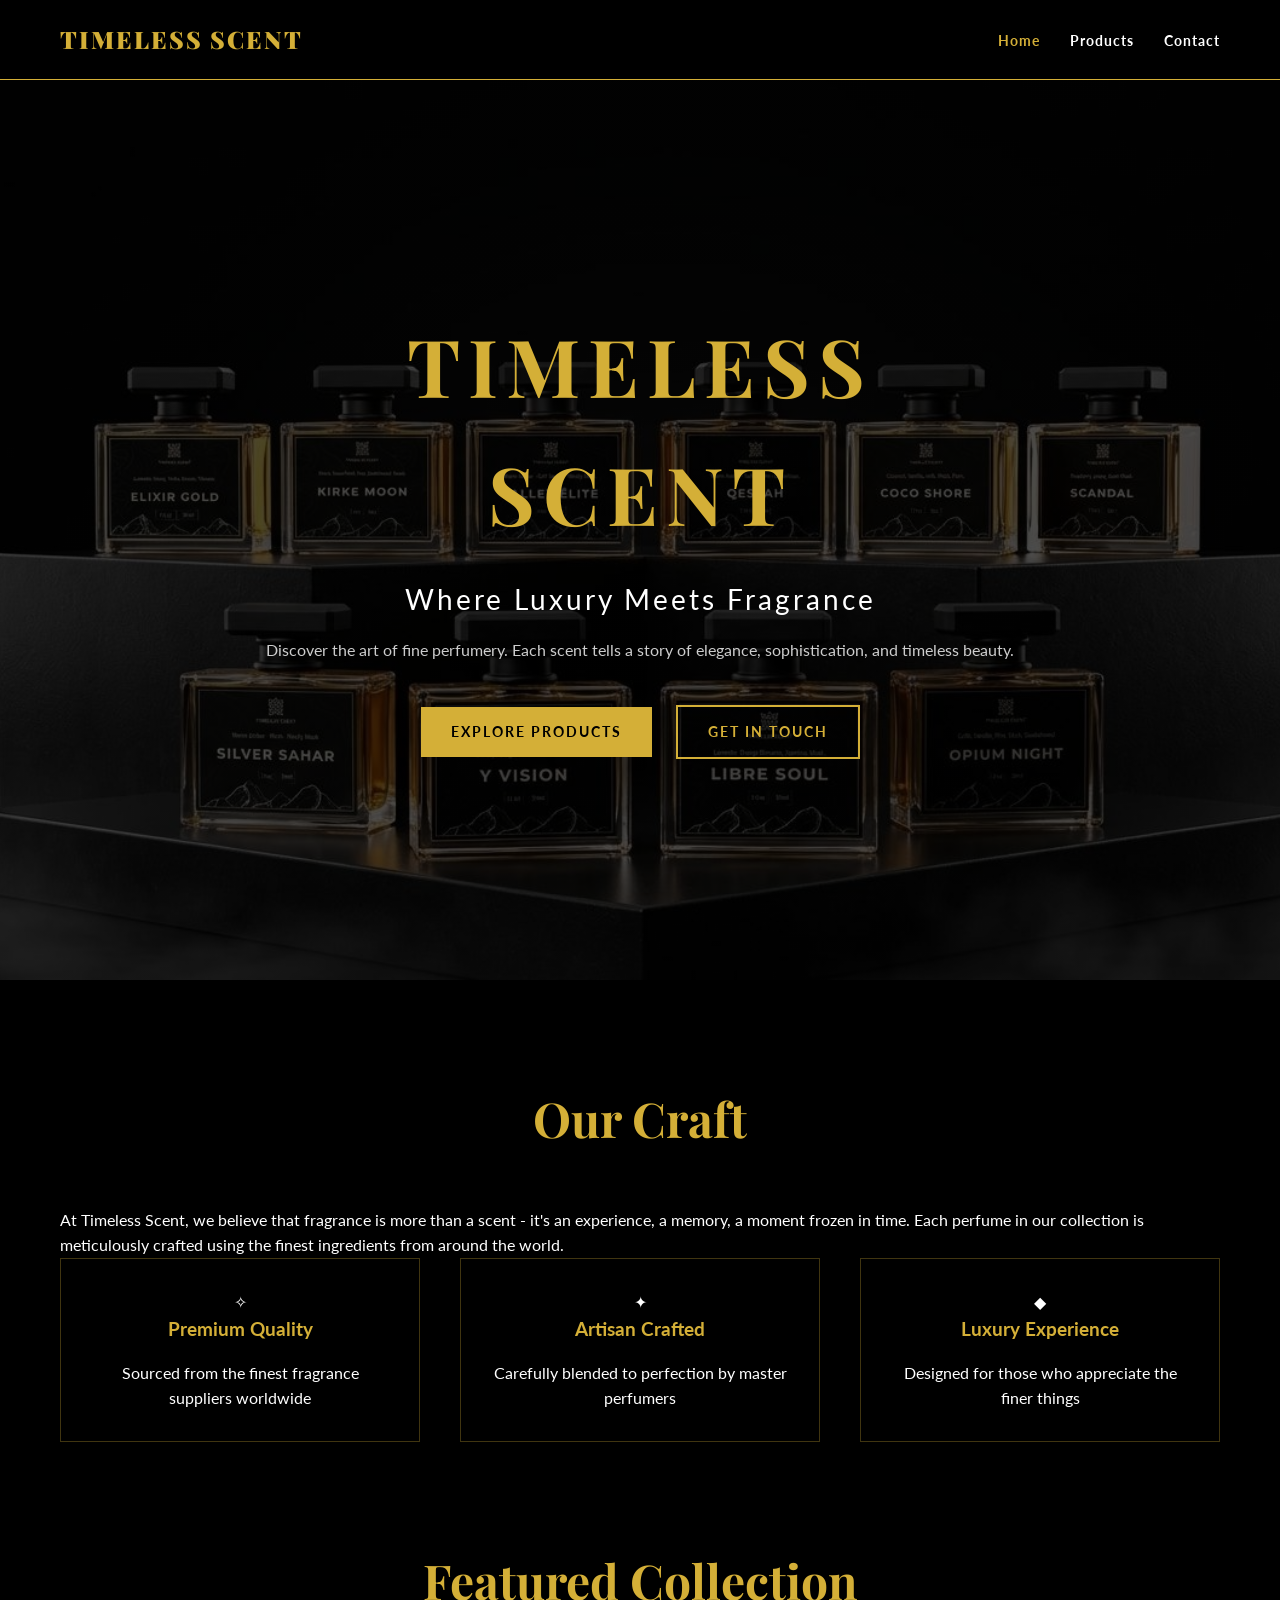
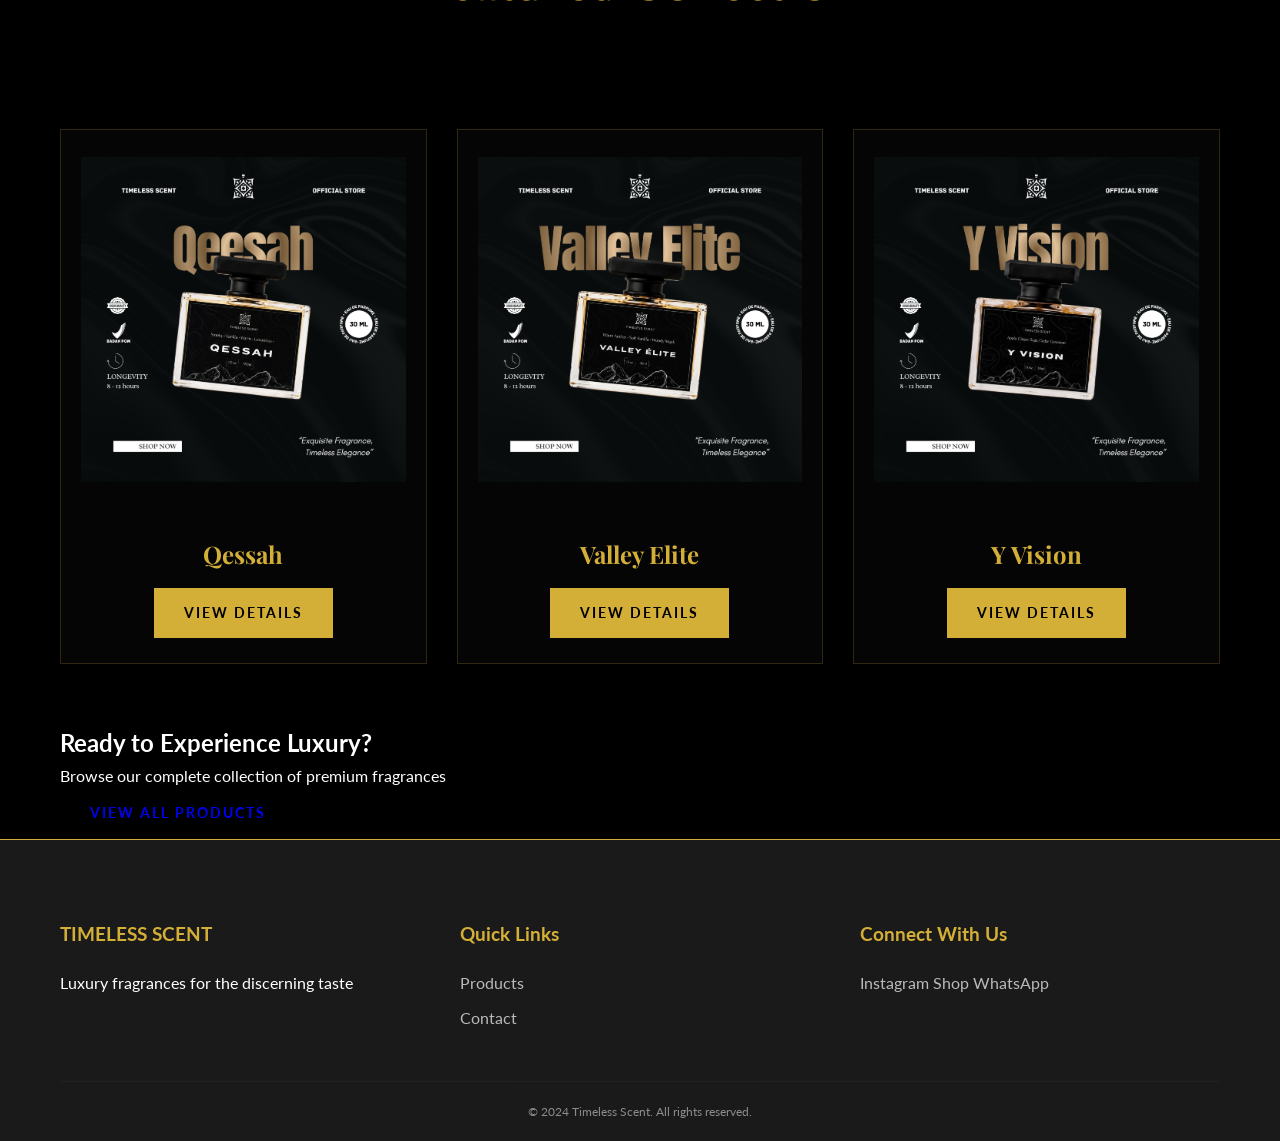
==== commit e15307eb: "hh" ====
--- a/index.html
+++ b/index.html
@@ -71,9 +71,9 @@
             <h2 class="section-title">Featured Collection</h2>
             <div class="products-grid" id="featuredGrid">
                 <!-- Products will be loaded here by JavaScript -->
-                <div class="empty-state">
-                    <p>No products yet. Visit the <a href="admin.html">admin panel</a> to add your first perfume.</p>
-                </div>
+            </div>
+            <div class="empty-state" id="emptyState" style="display: none;">
+                <p>No products yet. Visit the <a href="admin.html">admin panel</a> to add your first perfume.</p>
             </div>
         </div>
     </section>
--- a/css/main.css
+++ b/css/main.css
@@ -31,54 +31,8 @@
     position: relative;
 }
 
-body::before {
-    content: '';
-    position: fixed;
-    top: 0;
-    left: 0;
-    width: 100%;
-    height: 100%;
-    background:
-        linear-gradient(90deg, transparent 0%, rgba(212, 175, 55, 0.03) 50%, transparent 100%),
-        linear-gradient(180deg, transparent 0%, rgba(212, 175, 55, 0.02) 100%);
-    pointer-events: none;
-    z-index: -1;
-}
-
-body::after {
-    content: '';
-    position: fixed;
-    top: 0;
-    left: 0;
-    width: 100%;
-    height: 100%;
-    background-image:
-        radial-gradient(2px 2px at 20px 30px, #D4AF37, rgba(212, 175, 55, 0)),
-        radial-gradient(2px 2px at 60px 70px, #D4AF37, rgba(212, 175, 55, 0)),
-        radial-gradient(1px 1px at 50px 50px, #D4AF37, rgba(212, 175, 55, 0)),
-        radial-gradient(1px 1px at 130px 80px, #D4AF37, rgba(212, 175, 55, 0)),
-        radial-gradient(2px 2px at 90px 10px, #D4AF37, rgba(212, 175, 55, 0));
-    background-size: 200px 200px;
-    background-position: 0 0;
-    animation: animateBackground 20s linear infinite;
-    pointer-events: none;
-    z-index: -1;
-    opacity: 0.15;
-}
-
-@keyframes animateBackground {
-    0% {
-        background-position: 0 0;
-    }
-
-    100% {
-        background-position: 200px 200px;
-    }
-}
-
 .navbar {
-    background-color: rgba(0, 0, 0, 0.95);
-    backdrop-filter: blur(10px);
+    background-color: var(--dark-color);
     position: sticky;
     top: 0;
     z-index: 1000;
@@ -129,6 +83,7 @@
     position: relative;
     height: 100vh;
     display: flex;
+    min-height: 600px;
     align-items: center;
     justify-content: center;
     background: linear-gradient(rgba(0, 0, 0, 0.7), rgba(0, 0, 0, 0.7)), url('../img/12 parfumes/homepage.jpeg') center/cover no-repeat;
@@ -218,6 +173,11 @@
     margin-bottom: 15px;
 }
 
+.products-section {
+    padding: 80px 0;
+    background-color: var(--dark-color);
+}
+
 .products-grid {
     display: grid;
     grid-template-columns: repeat(auto-fill, minmax(280px, 1fr));
@@ -237,14 +197,15 @@
 }
 
 .product-image {
-    height: 350px;
+    height: 380px;
     overflow: hidden;
 }
 
 .product-image img {
     width: 100%;
     height: 100%;
-    object-fit: cover;
+    object-fit: contain;
+    padding: 20px;
 }
 
 .product-info {
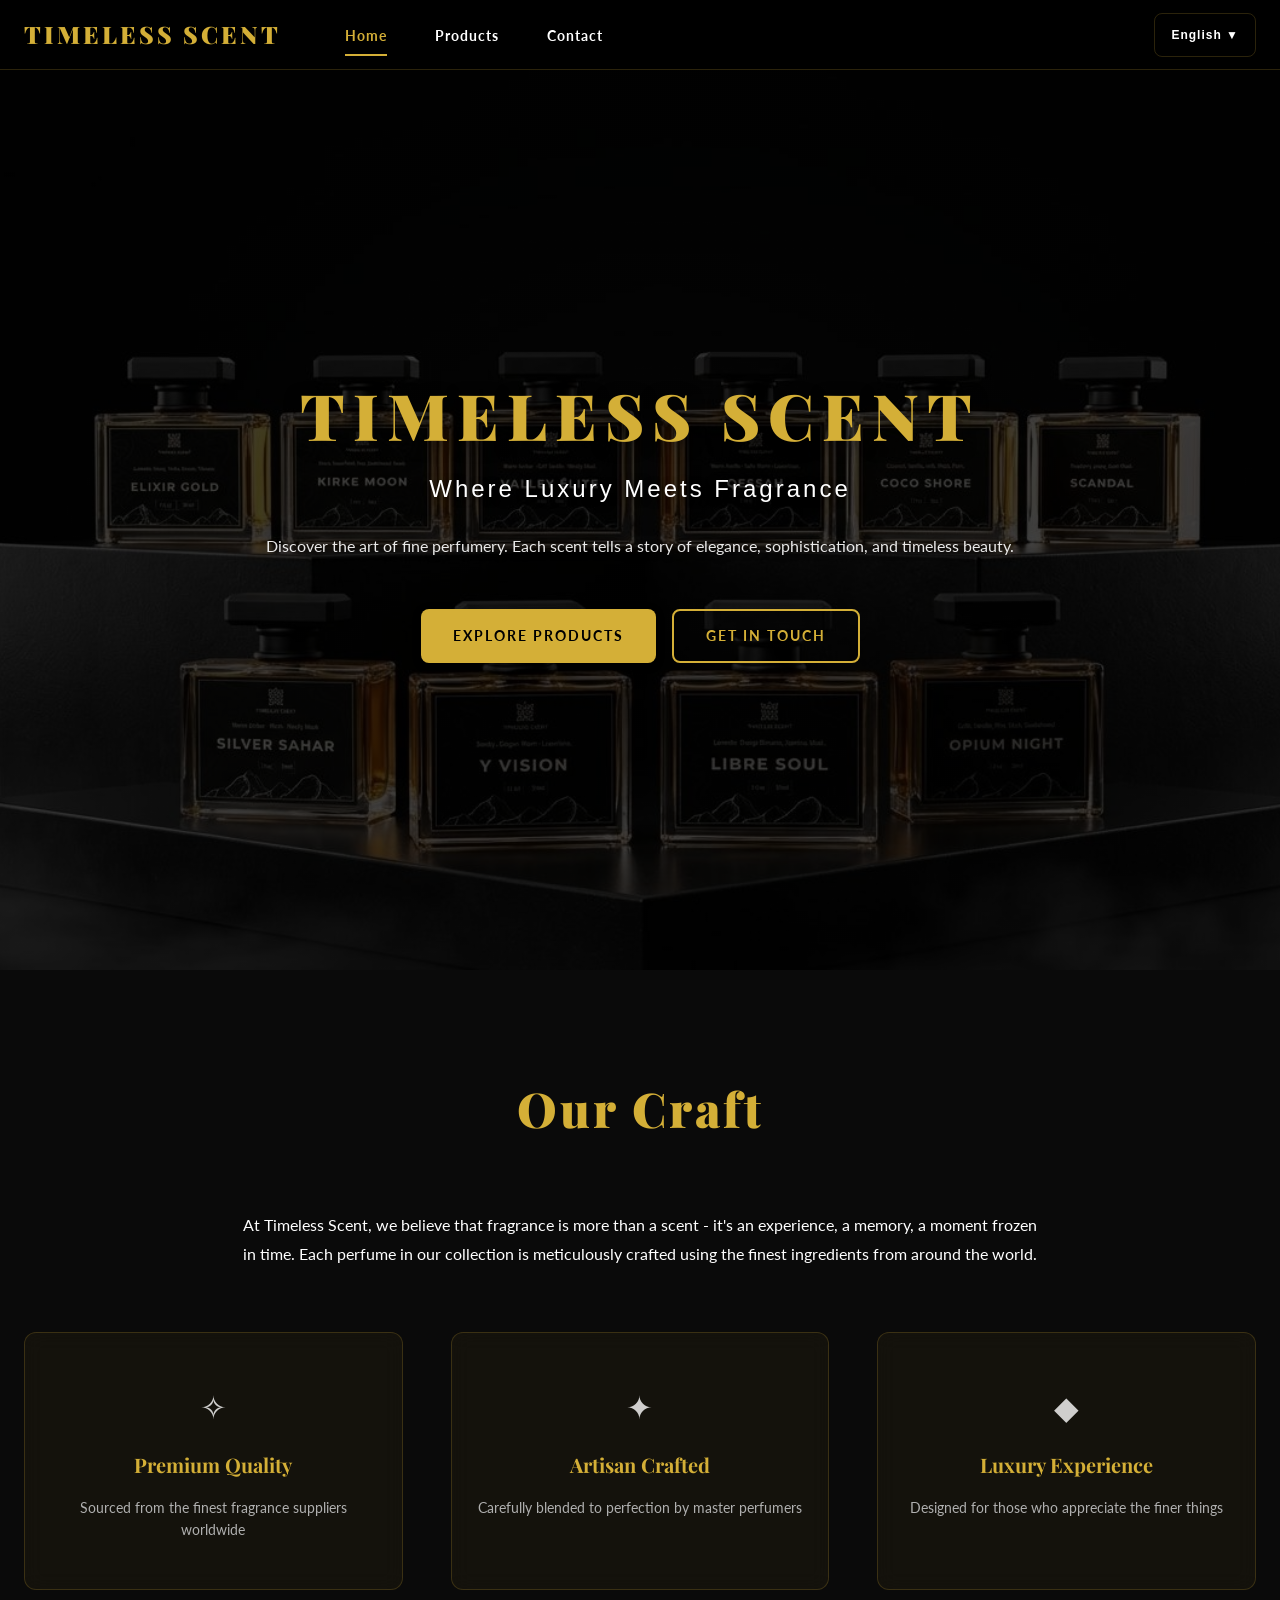
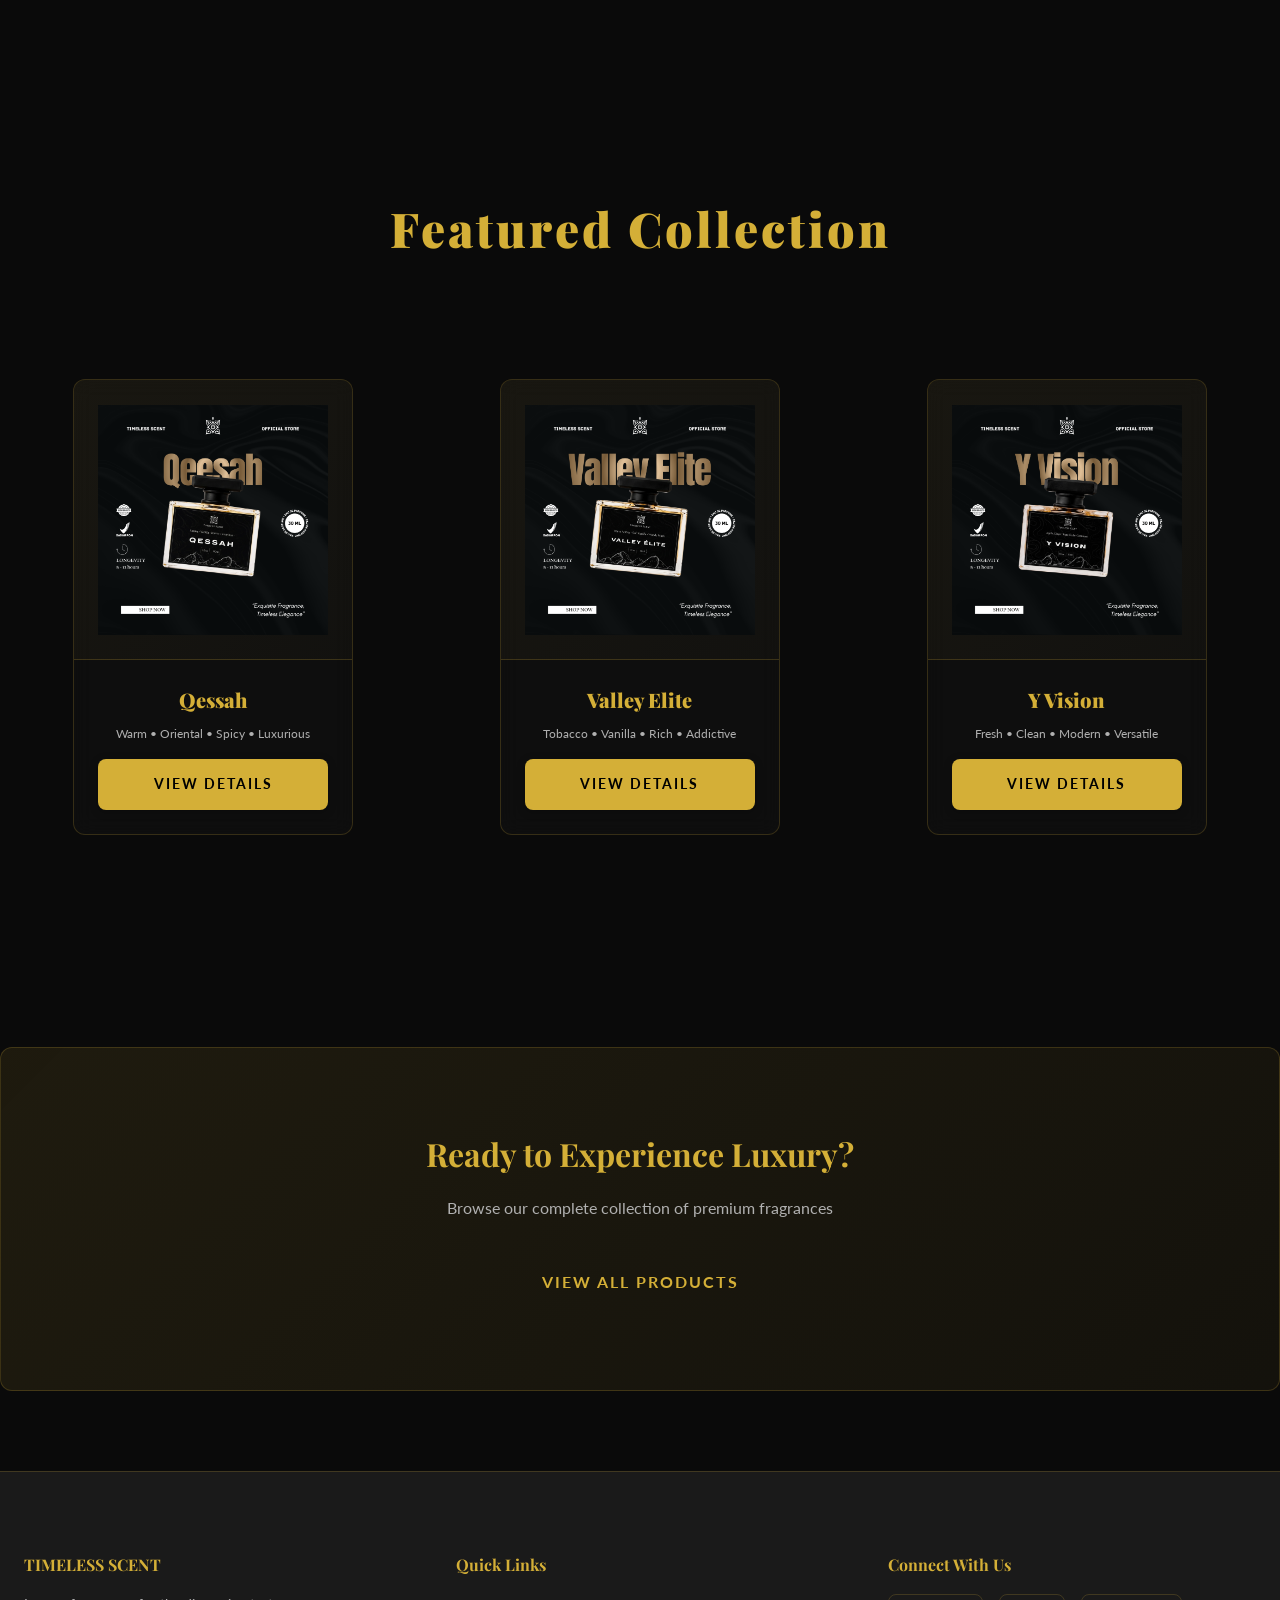
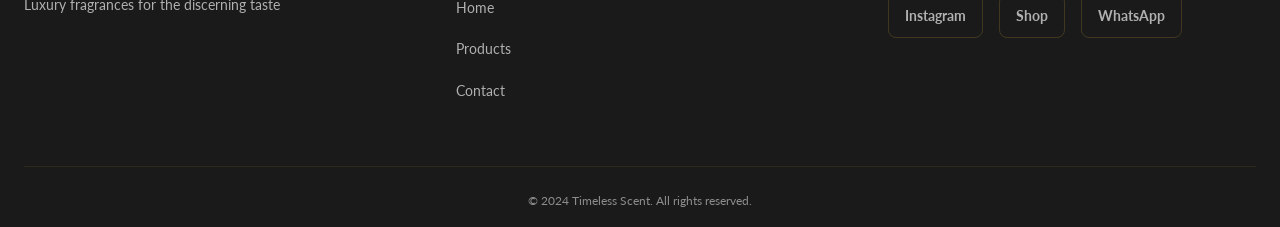
==== commit a012f808: "Fix featured collection centering and RTL layout issues - Center products grid properly on mobile an" ====
--- a/index.html
+++ b/index.html
@@ -17,23 +17,32 @@
         <div class="nav-container">
             <a href="index.html" class="logo">TIMELESS SCENT</a>
             <ul class="nav-menu">
-                <li><a href="index.html" class="nav-link active">Home</a></li>
-                <li><a href="products.html" class="nav-link">Products</a></li>
-                <li><a href="contact.html" class="nav-link">Contact</a></li>
+                <li><a href="index.html" class="nav-link active" data-i18n="nav.home">Home</a></li>
+                <li><a href="products.html" class="nav-link" data-i18n="nav.products">Products</a></li>
+                <li><a href="contact.html" class="nav-link" data-i18n="nav.contact">Contact</a></li>
             </ul>
+            <div class="language-selector">
+                <button class="lang-btn active" data-lang="en">EN</button>
+                <button class="lang-btn" data-lang="ar">AR</button>
+                <button class="lang-btn" data-lang="id">ID</button>
+            </div>
+            <div class="hamburger">
+                <span></span>
+                <span></span>
+                <span></span>
+            </div>
         </div>
     </nav>
 
     <!-- Hero Section -->
     <section class="hero">
         <div class="hero-content">
-            <h1 class="hero-title">TIMELESS SCENT</h1>
-            <p class="hero-subtitle">Where Luxury Meets Fragrance</p>
-            <p class="hero-description">Discover the art of fine perfumery. Each scent tells a story of elegance,
-                sophistication, and timeless beauty.</p>
+            <h1 class="hero-title" data-i18n="hero.title">TIMELESS SCENT</h1>
+            <p class="hero-subtitle" data-i18n="hero.subtitle">Where Luxury Meets Fragrance</p>
+            <p class="hero-description" data-i18n="hero.description">Discover the art of fine perfumery. Each scent tells a story of elegance, sophistication, and timeless beauty.</p>
             <div class="hero-buttons">
-                <a href="products.html" class="btn btn-primary">Explore Products</a>
-                <a href="contact.html" class="btn btn-secondary">Get in Touch</a>
+                <a href="products.html" class="btn btn-primary" data-i18n="hero.explore">Explore Products</a>
+                <a href="contact.html" class="btn btn-secondary" data-i18n="hero.contact">Get in Touch</a>
             </div>
         </div>
     </section>
@@ -41,25 +50,25 @@
     <!-- Brand Introduction -->
     <section class="brand-intro">
         <div class="container">
-            <h2 class="section-title">Our Craft</h2>
-            <p class="brand-text">At Timeless Scent, we believe that fragrance is more than a scent - it's an
+            <h2 class="section-title" data-i18n="brand.title">Our Craft</h2>
+            <p class="brand-text" data-i18n="brand.description">At Timeless Scent, we believe that fragrance is more than a scent - it's an
                 experience, a memory, a moment frozen in time. Each perfume in our collection is meticulously crafted
                 using the finest ingredients from around the world.</p>
             <div class="brand-features">
                 <div class="feature">
                     <div class="feature-icon">✧</div>
-                    <h3>Premium Quality</h3>
-                    <p>Sourced from the finest fragrance suppliers worldwide</p>
+                    <h3 data-i18n="brand.quality">Premium Quality</h3>
+                    <p data-i18n="brand.quality_desc">Sourced from the finest fragrance suppliers worldwide</p>
                 </div>
                 <div class="feature">
                     <div class="feature-icon">✦</div>
-                    <h3>Artisan Crafted</h3>
-                    <p>Carefully blended to perfection by master perfumers</p>
+                    <h3 data-i18n="brand.artisan">Artisan Crafted</h3>
+                    <p data-i18n="brand.artisan_desc">Carefully blended to perfection by master perfumers</p>
                 </div>
                 <div class="feature">
                     <div class="feature-icon">◆</div>
-                    <h3>Luxury Experience</h3>
-                    <p>Designed for those who appreciate the finer things</p>
+                    <h3 data-i18n="brand.luxury">Luxury Experience</h3>
+                    <p data-i18n="brand.luxury_desc">Designed for those who appreciate the finer things</p>
                 </div>
             </div>
         </div>
@@ -68,12 +77,12 @@
     <!-- Featured Products Section -->
     <section class="featured-products">
         <div class="container">
-            <h2 class="section-title">Featured Collection</h2>
+            <h2 class="section-title" data-i18n="featured.title">Featured Collection</h2>
             <div class="products-grid" id="featuredGrid">
                 <!-- Products will be loaded here by JavaScript -->
             </div>
             <div class="empty-state" id="emptyState" style="display: none;">
-                <p>No products yet. Visit the <a href="admin.html">admin panel</a> to add your first perfume.</p>
+                <p data-i18n="products.empty">No products yet. Visit the <a href="admin.html">admin panel</a> to add your first perfume.</p>
             </div>
         </div>
     </section>
@@ -81,9 +90,9 @@
     <!-- Call to Action -->
     <section class="cta-section">
         <div class="container">
-            <h2>Ready to Experience Luxury?</h2>
-            <p>Browse our complete collection of premium fragrances</p>
-            <a href="products.html" class="btn btn-large">View All Products</a>
+            <h2 data-i18n="cta.title">Ready to Experience Luxury?</h2>
+            <p data-i18n="cta.subtitle">Browse our complete collection of premium fragrances</p>
+            <a href="products.html" class="btn btn-large" data-i18n="cta.button">View All Products</a>
         </div>
     </section>
 
@@ -92,35 +101,37 @@
         <div class="container">
             <div class="footer-content">
                 <div class="footer-section">
-                    <h3>TIMELESS SCENT</h3>
-                    <p>Luxury fragrances for the discerning taste</p>
+                    <h3 data-i18n="footer.brand">TIMELESS SCENT</h3>
+                    <p data-i18n="footer.brandDesc">Luxury fragrances for the discerning taste</p>
                 </div>
                 <div class="footer-section">
-                    <h3>Quick Links</h3>
+                    <h3 data-i18n="footer.quickLinks">Quick Links</h3>
                     <ul>
-                        <li><a href="products.html">Products</a></li>
-                        <li><a href="contact.html">Contact</a></li>
+                        <li><a href="index.html" data-i18n="nav.home">Home</a></li>
+                        <li><a href="products.html" data-i18n="nav.products">Products</a></li>
+                        <li><a href="contact.html" data-i18n="nav.contact">Contact</a></li>
                     </ul>
                 </div>
                 <div class="footer-section">
-                    <h3>Connect With Us</h3>
+                    <h3 data-i18n="footer.connect">Connect With Us</h3>
                     <div class="social-links">
-                        <a href="https://instagram.com/timelessscent___" target="_blank"
-                            class="social-icon">Instagram</a>
-                        <a href="https://shopee.co.id/timelessscent__" target="_blank" class="social-icon">Shop</a>
-                        <a href="https://wa.me/6289682007177" target="_blank" class="social-icon">WhatsApp</a>
+                        <a href="https://instagram.com/timelessscent___" target="_blank" class="social-icon" data-i18n="footer.instagram">Instagram</a>
+                        <a href="https://shopee.co.id/timelessscent__" target="_blank" class="social-icon" data-i18n="footer.shop">Shop</a>
+                        <a href="https://wa.me/6289682007177" target="_blank" class="social-icon" data-i18n="footer.whatsapp">WhatsApp</a>
                     </div>
                 </div>
             </div>
             <div class="footer-bottom">
-                <p>&copy; 2024 Timeless Scent. All rights reserved.</p>
+                <p data-i18n="footer.copyright">&copy; 2024 Timeless Scent. All rights reserved.</p>
             </div>
         </div>
     </footer>
 
+    <script src="js/i18n.js"></script>
     <script src="js/init.js"></script>
     <script src="js/main.js"></script>
     <script>
+        window.addEventListener('languageChanged', loadFeaturedProducts);
         loadFeaturedProducts();
     </script>
 </body>
--- a/css/main.css
+++ b/css/main.css
@@ -1,17 +1,139 @@
 /* ============================================
-   LUXURY PERFUME WEBSITE - MAIN STYLESHEET
+   LUXURY PERFUME WEBSITE - MODERN REDESIGN
    ============================================ */
 
+/* ROOT DESIGN TOKENS */
 :root {
-    --primary-color: #D4AF37;
-    --dark-color: #000000;
-    --light-color: #FFFFFF;
+    /* Primary Colors */
+    --primary-gold: #D4AF37;
+    --primary-dark: #000000;
+    --primary-light: #FFFFFF;
+
+    /* Secondary Colors */
+    --dark-bg: #0a0a0a;
     --secondary-dark: #1a1a1a;
-    --text-color: #FFFFFF;
-    --border-color: #D4AF37;
-    --transition: all 0.3s ease;
-}
-
+    --tertiary-dark: #2a2a2a;
+    --hover-dark: #1a1a1a;
+
+    /* Neutral Colors */
+    --text-light: #FFFFFF;
+    --text-muted: #B0B0B0;
+    --text-dim: #808080;
+    --border-subtle: rgba(212, 175, 55, 0.2);
+    --border-active: rgba(212, 175, 55, 0.5);
+
+    /* Semantic Colors */
+    --success: #4CAF50;
+    --error: #F44336;
+    --warning: #FF9800;
+
+    /* Shadows */
+    --shadow-sm: 0 2px 8px rgba(0, 0, 0, 0.3);
+    --shadow-md: 0 4px 16px rgba(0, 0, 0, 0.5);
+    --shadow-lg: 0 8px 32px rgba(0, 0, 0, 0.7);
+    --shadow-hover: 0 12px 40px rgba(212, 175, 55, 0.15);
+
+    /* Transitions */
+    --transition-fast: all 0.2s ease;
+    --transition-base: all 0.3s ease;
+    --transition-slow: all 0.5s ease;
+
+    /* Spacing Scale */
+    --space-xs: 4px;
+    --space-sm: 8px;
+    --space-md: 16px;
+    --space-lg: 24px;
+    --space-xl: 32px;
+    --space-2xl: 48px;
+    --space-3xl: 64px;
+    --space-4xl: 80px;
+    --space-5xl: 100px;
+
+    /* Typography */
+    --font-display: 'Playfair Display', serif;
+    --font-body: 'Lato', sans-serif;
+
+    /* Responsive Font Sizes (mobile) */
+    --text-xs: 12px;
+    --text-sm: 14px;
+    --text-base: 16px;
+    --text-lg: 18px;
+    --text-xl: 20px;
+    --text-2xl: 24px;
+    --text-3xl: 32px;
+    --text-4xl: 48px;
+    --text-5xl: 64px;
+
+    /* Border Radius */
+    --radius-sm: 4px;
+    --radius-md: 8px;
+    --radius-lg: 12px;
+    --radius-xl: 16px;
+}
+
+/* RTL Support */
+html[dir="rtl"] {
+    direction: rtl;
+    text-align: right;
+}
+
+html[dir="rtl"] .nav-menu,
+html[dir="rtl"] .hero-buttons {
+    flex-direction: row-reverse;
+}
+
+html[dir="rtl"] .nav-container {
+    flex-direction: row-reverse;
+}
+
+html[dir="rtl"] .logo {
+    margin-right: auto;
+    margin-left: 0;
+}
+
+html[dir="rtl"] .feature {
+    text-align: right;
+}
+
+html[dir="rtl"] .product-info {
+    text-align: right;
+}
+
+html[dir="rtl"] .contact-method {
+    text-align: right;
+}
+
+html[dir="rtl"] .footer-section ul {
+    text-align: right;
+}
+
+html[dir="rtl"] .back-link {
+    float: right;
+    margin-left: var(--space-lg);
+    margin-right: 0;
+}
+
+html[dir="rtl"] .btn-secondary {
+    margin-left: 0;
+    margin-right: var(--space-md);
+}
+
+html[dir="rtl"] .container {
+    padding: 0 var(--space-lg);
+    text-align: right;
+}
+
+html[dir="rtl"] .section-title {
+    text-align: center;
+    margin-left: auto;
+    margin-right: auto;
+}
+
+html[dir="rtl"] .products-grid {
+    margin: 0 auto;
+}
+
+/* GLOBAL STYLES */
 * {
     margin: 0;
     padding: 0;
@@ -20,222 +142,1204 @@
 
 html {
     scroll-behavior: smooth;
+    font-size: 16px;
+}
+
+@media (max-width: 768px) {
+    html {
+        font-size: 15px;
+    }
+}
+
+@media (max-width: 480px) {
+    html {
+        font-size: 14px;
+    }
 }
 
 body {
-    font-family: 'Lato', sans-serif;
-    background-color: var(--dark-color);
-    color: var(--text-color);
+    font-family: var(--font-body);
+    background-color: var(--dark-bg);
+    color: var(--text-light);
     line-height: 1.6;
     overflow-x: hidden;
     position: relative;
 }
 
+/* ============================================
+   NAVIGATION
+   ============================================ */
+
 .navbar {
-    background-color: var(--dark-color);
+    background-color: var(--primary-dark);
     position: sticky;
     top: 0;
     z-index: 1000;
-    border-bottom: 1px solid var(--primary-color);
-    height: 80px;
+    border-bottom: 1px solid var(--border-subtle);
+    height: 70px;
+    display: flex;
+    align-items: center;
+    backdrop-filter: blur(10px);
+    background-color: rgba(0, 0, 0, 0.95);
+}
+
+@media (max-width: 768px) {
+    .navbar {
+        height: 60px;
+    }
 }
 
 .nav-container {
-    max-width: 1200px;
+    max-width: 1400px;
     margin: 0 auto;
-    padding: 0 20px;
+    padding: 0 var(--space-lg);
     display: flex;
     justify-content: space-between;
     align-items: center;
+    width: 100%;
     height: 100%;
 }
 
 .logo {
-    font-family: 'Playfair Display', serif;
+    font-family: var(--font-display);
     font-size: 24px;
     font-weight: 900;
-    color: var(--primary-color);
+    color: var(--primary-gold);
     text-decoration: none;
-    letter-spacing: 2px;
+    letter-spacing: 3px;
+    transition: var(--transition-base);
+    flex-shrink: 0;
+}
+
+.logo:hover {
+    text-shadow: 0 0 20px rgba(212, 175, 55, 0.3);
 }
 
 .nav-menu {
     display: flex;
     list-style: none;
-    gap: 30px;
+    gap: var(--space-2xl);
+    align-items: center;
+    margin-left: var(--space-3xl);
+}
+
+@media (max-width: 768px) {
+    .nav-menu {
+        margin-left: 0;
+    }
+}
+
+html[dir="rtl"] .nav-menu {
+    margin-left: 0;
+    margin-right: var(--space-3xl);
+}
+
+@media (max-width: 768px) {
+    .nav-menu {
+        display: none;
+    }
+
+    .nav-menu.active {
+        display: flex;
+        flex-direction: column;
+        position: fixed;
+        top: 70px;
+        left: 0;
+        right: 0;
+        background: var(--secondary-dark);
+        gap: var(--space-lg);
+        padding: var(--space-2xl) var(--space-lg);
+        border-bottom: 1px solid var(--border-subtle);
+        z-index: 999;
+        width: 100%;
+        max-height: calc(100vh - 70px);
+        overflow-y: auto;
+    }
+
+    html[dir="rtl"] .nav-menu.active {
+        left: auto;
+        right: 0;
+    }
 }
 
 .nav-link {
-    color: var(--text-color);
+    color: var(--text-light);
     text-decoration: none;
-    font-size: 14px;
+    font-size: var(--text-sm);
     font-weight: 700;
     letter-spacing: 1px;
-    transition: var(--transition);
+    transition: var(--transition-base);
+    position: relative;
+    padding: var(--space-sm) 0;
+}
+
+.nav-link::after {
+    content: '';
+    position: absolute;
+    bottom: -4px;
+    left: 0;
+    width: 0;
+    height: 2px;
+    background-color: var(--primary-gold);
+    transition: var(--transition-base);
+}
+
+html[dir="rtl"] .nav-link::after {
+    left: auto;
+    right: 0;
+}
+
+.nav-link:hover::after,
+.nav-link.active::after {
+    width: 100%;
 }
 
 .nav-link:hover,
 .nav-link.active {
-    color: var(--primary-color);
-}
+    color: var(--primary-gold);
+}
+
+.language-selector {
+    display: flex;
+    gap: var(--space-sm);
+    align-items: center;
+    margin-left: auto;
+    margin-right: 0;
+    position: relative;
+}
+
+@media (max-width: 768px) {
+    .language-selector {
+        margin-left: 0;
+    }
+}
+
+html[dir="rtl"] .language-selector {
+    margin-left: 0;
+    margin-right: auto;
+}
+
+.lang-btn {
+    background: none;
+    border: 1px solid var(--border-subtle);
+    color: var(--text-light);
+    padding: var(--space-xs) var(--space-md);
+    cursor: pointer;
+    font-size: var(--text-xs);
+    font-weight: 700;
+    letter-spacing: 1px;
+    transition: var(--transition-base);
+    border-radius: var(--radius-md);
+    min-width: 44px;
+    min-height: 44px;
+    display: none;
+}
+
+@media (max-width: 768px) {
+    .lang-btn {
+        display: none !important;
+    }
+}
+
+.lang-btn:hover,
+.lang-btn.active {
+    border-color: var(--primary-gold);
+    color: var(--primary-gold);
+    background-color: rgba(212, 175, 55, 0.1);
+}
+
+.lang-dropdown {
+    display: flex;
+    align-items: center;
+    gap: var(--space-sm);
+}
+
+.lang-dropdown-btn {
+    background: none;
+    border: 1px solid var(--border-subtle);
+    color: var(--text-light);
+    padding: var(--space-xs) var(--space-md);
+    cursor: pointer;
+    font-size: var(--text-xs);
+    font-weight: 700;
+    letter-spacing: 1px;
+    transition: var(--transition-base);
+    border-radius: var(--radius-md);
+    min-height: 44px;
+    display: flex;
+    align-items: center;
+    gap: var(--space-xs);
+}
+
+.lang-dropdown-btn:hover {
+    border-color: var(--primary-gold);
+    color: var(--primary-gold);
+    background-color: rgba(212, 175, 55, 0.1);
+}
+
+.lang-dropdown-menu {
+    position: absolute;
+    top: 100%;
+    right: 0;
+    background: var(--secondary-dark);
+    border: 1px solid var(--border-subtle);
+    border-radius: var(--radius-md);
+    min-width: 150px;
+    opacity: 0;
+    visibility: hidden;
+    transform: translateY(-10px);
+    transition: var(--transition-base);
+    z-index: 100;
+    margin-top: var(--space-sm);
+}
+
+html[dir="rtl"] .lang-dropdown-menu {
+    right: auto;
+    left: 0;
+}
+
+.lang-dropdown-menu.active {
+    opacity: 1;
+    visibility: visible;
+    transform: translateY(0);
+}
+
+.lang-dropdown-menu button {
+    display: block;
+    width: 100%;
+    padding: var(--space-md);
+    background: none;
+    border: none;
+    color: var(--text-light);
+    text-align: left;
+    cursor: pointer;
+    transition: var(--transition-base);
+    font-size: var(--text-sm);
+    font-weight: 700;
+}
+
+html[dir="rtl"] .lang-dropdown-menu button {
+    text-align: right;
+}
+
+.lang-dropdown-menu button:hover {
+    background-color: rgba(212, 175, 55, 0.1);
+    color: var(--primary-gold);
+}
+
+.lang-dropdown-menu button:first-child {
+    border-radius: var(--radius-md) var(--radius-md) 0 0;
+}
+
+.lang-dropdown-menu button:last-child {
+    border-radius: 0 0 var(--radius-md) var(--radius-md);
+}
+
+.hamburger {
+    display: none;
+    flex-direction: column;
+    cursor: pointer;
+    gap: 6px;
+    width: 30px;
+}
+
+@media (max-width: 768px) {
+    .hamburger {
+        display: flex;
+    }
+}
+
+.hamburger span {
+    width: 100%;
+    height: 2px;
+    background-color: var(--text-light);
+    transition: var(--transition-base);
+}
+
+.hamburger.active span:nth-child(1) {
+    transform: rotate(45deg) translate(10px, 10px);
+}
+
+.hamburger.active span:nth-child(2) {
+    opacity: 0;
+}
+
+.hamburger.active span:nth-child(3) {
+    transform: rotate(-45deg) translate(7px, -7px);
+}
+
+/* ============================================
+   HERO SECTION
+   ============================================ */
 
 .hero {
     position: relative;
+    min-height: 600px;
     height: 100vh;
     display: flex;
-    min-height: 600px;
     align-items: center;
     justify-content: center;
-    background: linear-gradient(rgba(0, 0, 0, 0.7), rgba(0, 0, 0, 0.7)), url('../img/12 parfumes/homepage.jpeg') center/cover no-repeat;
+    background: linear-gradient(135deg, rgba(0, 0, 0, 0.75), rgba(0, 0, 0, 0.75)), url('../img/12 parfumes/homepage.jpeg') center/cover no-repeat;
     text-align: center;
+    overflow: hidden;
+}
+
+@media (max-width: 768px) {
+    .hero {
+        min-height: 500px;
+        height: auto;
+        padding: var(--space-4xl) var(--space-lg);
+        background: linear-gradient(135deg, rgba(0, 0, 0, 0.8), rgba(0, 0, 0, 0.8)), url('../img/12 parfumes/homepage.jpeg') center/cover no-repeat;
+    }
+}
+
+@media (max-height: 600px) {
+    .hero {
+        height: auto;
+        min-height: 400px;
+    }
 }
 
 .hero-content {
-    max-width: 800px;
-    padding: 0 20px;
+    max-width: 900px;
+    padding: 0 var(--space-lg);
+    position: relative;
+    z-index: 10;
 }
 
 .hero-title {
-    font-family: 'Playfair Display', serif;
-    font-size: 80px;
-    color: var(--primary-color);
-    margin-bottom: 20px;
+    font-family: var(--font-display);
+    font-size: var(--text-5xl);
+    color: var(--primary-gold);
+    margin-bottom: var(--space-md);
     letter-spacing: 8px;
+    font-weight: 900;
+    text-shadow: 0 4px 16px rgba(0, 0, 0, 0.5);
+    line-height: 1.2;
+}
+
+@media (max-width: 768px) {
+    .hero-title {
+        font-size: 48px;
+        letter-spacing: 4px;
+    }
+}
+
+@media (max-width: 480px) {
+    .hero-title {
+        font-size: 36px;
+        letter-spacing: 2px;
+    }
 }
 
 .hero-subtitle {
-    font-size: 28px;
-    margin-bottom: 15px;
+    font-size: var(--text-2xl);
+    margin-bottom: var(--space-lg);
     letter-spacing: 3px;
+    font-weight: 300;
+    text-shadow: 0 2px 8px rgba(0, 0, 0, 0.5);
+}
+
+@media (max-width: 768px) {
+    .hero-subtitle {
+        font-size: var(--text-lg);
+        letter-spacing: 2px;
+        margin-bottom: var(--space-md);
+    }
 }
 
 .hero-description {
-    font-size: 16px;
-    margin-bottom: 40px;
+    font-size: var(--text-base);
+    margin-bottom: var(--space-2xl);
     line-height: 1.8;
-    opacity: 0.8;
-}
+    opacity: 0.9;
+    text-shadow: 0 2px 8px rgba(0, 0, 0, 0.5);
+}
+
+@media (max-width: 768px) {
+    .hero-description {
+        margin-bottom: var(--space-lg);
+        font-size: var(--text-sm);
+    }
+}
+
+.hero-buttons {
+    display: flex;
+    gap: var(--space-md);
+    justify-content: center;
+    flex-wrap: wrap;
+}
+
+@media (max-width: 480px) {
+    .hero-buttons {
+        flex-direction: column;
+    }
+}
+
+/* ============================================
+   BUTTONS
+   ============================================ */
 
 .btn {
-    padding: 14px 30px;
-    font-size: 14px;
+    padding: 14px 32px;
+    font-size: var(--text-sm);
     font-weight: 700;
     letter-spacing: 2px;
     text-decoration: none;
     display: inline-block;
     text-transform: uppercase;
-    transition: var(--transition);
+    transition: var(--transition-base);
+    border: none;
+    cursor: pointer;
+    border-radius: var(--radius-md);
+    min-height: 44px;
+    min-width: 44px;
+    display: inline-flex;
+    align-items: center;
+    justify-content: center;
+}
+
+@media (max-width: 480px) {
+    .btn {
+        padding: 12px 24px;
+        font-size: var(--text-xs);
+    }
+}
+
+.btn:focus,
+.btn:focus-visible {
+    outline: 2px solid var(--primary-gold);
+    outline-offset: 2px;
 }
 
 .btn-primary {
-    background-color: var(--primary-color);
-    color: var(--dark-color);
+    background-color: var(--primary-gold);
+    color: var(--primary-dark);
+    box-shadow: var(--shadow-sm);
+}
+
+.btn-primary:hover {
+    background-color: #E5C158;
+    box-shadow: var(--shadow-hover);
+    transform: translateY(-2px);
+}
+
+.btn-primary:active {
+    transform: translateY(0);
+    box-shadow: var(--shadow-sm);
 }
 
 .btn-secondary {
-    border: 2px solid var(--primary-color);
-    color: var(--primary-color);
-    margin-left: 20px;
-}
+    background-color: transparent;
+    border: 2px solid var(--primary-gold);
+    color: var(--primary-gold);
+}
+
+.btn-secondary:hover {
+    background-color: rgba(212, 175, 55, 0.1);
+    box-shadow: var(--shadow-hover);
+    transform: translateY(-2px);
+}
+
+.btn-secondary:active {
+    transform: translateY(0);
+}
+
+.btn-large {
+    padding: 16px 48px;
+    font-size: var(--text-base);
+}
+
+.btn-danger {
+    background-color: var(--error);
+    color: var(--primary-light);
+    box-shadow: var(--shadow-sm);
+}
+
+.btn-danger:hover {
+    background-color: #E53935;
+    box-shadow: var(--shadow-hover);
+    transform: translateY(-2px);
+}
+
+.btn:disabled {
+    opacity: 0.5;
+    cursor: not-allowed;
+    transform: none;
+}
+
+/* ============================================
+   CONTAINERS & SECTIONS
+   ============================================ */
 
 .container {
-    max-width: 1200px;
+    max-width: 1400px;
     margin: 0 auto;
-    padding: 0 20px;
-}
+    padding: 0 var(--space-lg);
+    width: 100%;
+}
+
+@media (max-width: 768px) {
+    .container {
+        padding: 0 var(--space-md);
+    }
+}
+
+.section-title {
+    font-family: var(--font-display);
+    font-size: var(--text-4xl);
+    color: var(--primary-gold);
+    text-align: center;
+    margin-bottom: var(--space-3xl);
+    letter-spacing: 3px;
+    font-weight: 900;
+    margin-left: auto;
+    margin-right: auto;
+}
+
+html[dir="rtl"] .section-title {
+    text-align: center;
+}
+
+@media (max-width: 768px) {
+    .section-title {
+        font-size: var(--text-3xl);
+        margin-bottom: var(--space-2xl);
+    }
+}
+
+.page-header {
+    padding: var(--space-4xl) var(--space-lg) var(--space-3xl);
+    text-align: center;
+    border-bottom: 1px solid var(--border-subtle);
+}
+
+@media (max-width: 768px) {
+    .page-header {
+        padding: var(--space-2xl) var(--space-md) var(--space-lg);
+    }
+}
+
+.page-header h1 {
+    font-family: var(--font-display);
+    font-size: var(--text-4xl);
+    color: var(--primary-gold);
+    margin-bottom: var(--space-md);
+    letter-spacing: 2px;
+}
+
+@media (max-width: 768px) {
+    .page-header h1 {
+        font-size: var(--text-3xl);
+    }
+}
+
+.page-header p {
+    font-size: var(--text-base);
+    color: var(--text-muted);
+}
+
+/* ============================================
+   BRAND INTRO SECTION
+   ============================================ */
 
 .brand-intro {
-    padding: 100px 0;
-}
-
-.section-title {
-    font-family: 'Playfair Display', serif;
-    font-size: 48px;
-    color: var(--primary-color);
+    padding: var(--space-5xl) 0;
+}
+
+@media (max-width: 768px) {
+    .brand-intro {
+        padding: var(--space-3xl) 0;
+    }
+}
+
+.brand-text {
+    font-size: var(--text-base);
+    line-height: 1.8;
+    color: var(--text-light);
     text-align: center;
-    margin-bottom: 50px;
+    max-width: 800px;
+    margin: 0 auto var(--space-3xl);
 }
 
 .brand-features {
     display: grid;
-    grid-template-columns: repeat(auto-fit, minmax(250px, 1fr));
-    gap: 40px;
+    grid-template-columns: repeat(auto-fit, minmax(280px, 1fr));
+    gap: var(--space-2xl);
+}
+
+@media (max-width: 768px) {
+    .brand-features {
+        grid-template-columns: 1fr;
+        gap: var(--space-xl);
+    }
 }
 
 .feature {
+    background: rgba(212, 175, 55, 0.05);
+    border: 1px solid var(--border-subtle);
+    border-radius: var(--radius-lg);
+    padding: var(--space-2xl) var(--space-lg);
     text-align: center;
-    padding: 30px;
-    border: 1px solid rgba(212, 175, 55, 0.3);
+    transition: var(--transition-base);
+    backdrop-filter: blur(10px);
+}
+
+.feature:hover {
+    border-color: var(--primary-gold);
+    background: rgba(212, 175, 55, 0.08);
+    box-shadow: var(--shadow-hover);
+    transform: translateY(-4px);
+}
+
+.feature-icon {
+    font-size: 32px;
+    margin-bottom: var(--space-md);
+    opacity: 0.8;
 }
 
 .feature h3 {
-    color: var(--primary-color);
-    margin-bottom: 15px;
-}
+    color: var(--primary-gold);
+    margin-bottom: var(--space-md);
+    font-size: var(--text-xl);
+    font-family: var(--font-display);
+}
+
+.feature p {
+    color: var(--text-muted);
+    font-size: var(--text-sm);
+    line-height: 1.6;
+}
+
+/* ============================================
+   CALL TO ACTION SECTION
+   ============================================ */
+
+.cta-section {
+    background: linear-gradient(135deg, rgba(212, 175, 55, 0.1), rgba(212, 175, 55, 0.05));
+    padding: var(--space-4xl) var(--space-lg);
+    text-align: center;
+    border: 1px solid var(--border-subtle);
+    border-radius: var(--radius-lg);
+    margin: var(--space-3xl) 0;
+}
+
+@media (max-width: 768px) {
+    .cta-section {
+        padding: var(--space-2xl) var(--space-md);
+    }
+}
+
+.cta-section h2 {
+    font-family: var(--font-display);
+    font-size: var(--text-3xl);
+    color: var(--primary-gold);
+    margin-bottom: var(--space-md);
+}
+
+.cta-section p {
+    font-size: var(--text-base);
+    color: var(--text-muted);
+    margin-bottom: var(--space-xl);
+}
+
+/* ============================================
+   PRODUCTS SECTION
+   ============================================ */
 
 .products-section {
-    padding: 80px 0;
-    background-color: var(--dark-color);
+    padding: var(--space-5xl) 0;
+    text-align: center;
+}
+
+@media (max-width: 768px) {
+    .products-section {
+        padding: var(--space-3xl) 0;
+        text-align: center;
+    }
+}
+
+.featured-products {
+    padding: var(--space-5xl) 0;
+    text-align: center;
+}
+
+@media (max-width: 768px) {
+    .featured-products {
+        padding: var(--space-3xl) 0;
+        text-align: center;
+    }
 }
 
 .products-grid {
     display: grid;
     grid-template-columns: repeat(auto-fill, minmax(280px, 1fr));
-    gap: 30px;
-    padding: 60px 0;
+    gap: var(--space-2xl);
+    padding: var(--space-2xl) 0;
+    margin: 0 auto;
+    width: 100%;
+    max-width: 100%;
+    justify-items: center;
+}
+
+@media (max-width: 768px) {
+    .products-grid {
+        grid-template-columns: repeat(2, 1fr);
+        gap: var(--space-lg);
+        padding: var(--space-lg) 0;
+        justify-items: center;
+        width: 100%;
+    }
+}
+
+@media (max-width: 480px) {
+    .products-grid {
+        grid-template-columns: repeat(2, 1fr);
+        gap: var(--space-md);
+        justify-items: center;
+    }
+}
+
+html[dir="rtl"] .products-grid {
+    justify-items: center;
 }
 
 .product-card {
     background: rgba(255, 255, 255, 0.02);
-    border: 1px solid rgba(212, 175, 55, 0.2);
-    transition: var(--transition);
+    border: 1px solid var(--border-subtle);
+    border-radius: var(--radius-lg);
+    overflow: hidden;
+    transition: var(--transition-base);
+    display: flex;
+    flex-direction: column;
+    height: 100%;
+    backdrop-filter: blur(10px);
+    width: 100%;
+    max-width: 280px;
+    margin: 0 auto;
+}
+
+@media (max-width: 768px) {
+    .product-card {
+        max-width: 100%;
+    }
 }
 
 .product-card:hover {
-    transform: translateY(-10px);
-    border-color: var(--primary-color);
+    border-color: var(--primary-gold);
+    background: rgba(212, 175, 55, 0.08);
+    box-shadow: var(--shadow-hover);
+    transform: translateY(-8px);
 }
 
 .product-image {
-    height: 380px;
+    height: 280px;
     overflow: hidden;
+    background: linear-gradient(135deg, rgba(212, 175, 55, 0.05), rgba(212, 175, 55, 0.02));
+    display: flex;
+    align-items: center;
+    justify-content: center;
+    border-bottom: 1px solid var(--border-subtle);
+}
+
+@media (max-width: 768px) {
+    .product-image {
+        height: 240px;
+    }
+}
+
+@media (max-width: 480px) {
+    .product-image {
+        height: 200px;
+    }
 }
 
 .product-image img {
     width: 100%;
     height: 100%;
     object-fit: contain;
-    padding: 20px;
+    padding: var(--space-lg);
+    transition: var(--transition-base);
+}
+
+.product-card:hover .product-image img {
+    transform: scale(1.08);
 }
 
 .product-info {
-    padding: 25px;
+    padding: var(--space-lg);
     text-align: center;
+    flex-grow: 1;
+    display: flex;
+    flex-direction: column;
+    justify-content: space-between;
 }
 
 .product-name {
-    font-family: 'Playfair Display', serif;
-    font-size: 24px;
-    color: var(--primary-color);
-    margin-bottom: 15px;
-}
+    font-family: var(--font-display);
+    font-size: var(--text-xl);
+    color: var(--primary-gold);
+    margin-bottom: var(--space-sm);
+    font-weight: 900;
+}
+
+@media (max-width: 480px) {
+    .product-name {
+        font-size: var(--text-lg);
+    }
+}
+
+.product-character {
+    font-size: var(--text-xs);
+    color: var(--text-muted);
+    margin-bottom: var(--space-md);
+}
+
+/* ============================================
+   PRODUCT DETAIL PAGE
+   ============================================ */
+
+.product-detail {
+    padding: var(--space-3xl) 0;
+}
+
+@media (max-width: 768px) {
+    .product-detail {
+        padding: var(--space-2xl) 0;
+    }
+}
+
+.back-link {
+    display: inline-block;
+    color: var(--primary-gold);
+    text-decoration: none;
+    font-size: var(--text-sm);
+    margin-bottom: var(--space-2xl);
+    transition: var(--transition-base);
+}
+
+.back-link:hover {
+    transform: translateX(-4px);
+}
+
+.product-container {
+    display: grid;
+    grid-template-columns: 1fr 1fr;
+    gap: var(--space-3xl);
+    align-items: start;
+}
+
+@media (max-width: 768px) {
+    .product-container {
+        grid-template-columns: 1fr;
+        gap: var(--space-2xl);
+    }
+}
+
+.product-hero {
+    background: rgba(212, 175, 55, 0.05);
+    border: 1px solid var(--border-subtle);
+    border-radius: var(--radius-lg);
+    padding: var(--space-2xl);
+    display: flex;
+    align-items: center;
+    justify-content: center;
+    min-height: 500px;
+    overflow: hidden;
+}
+
+@media (max-width: 768px) {
+    .product-hero {
+        min-height: 400px;
+    }
+}
+
+@media (max-width: 480px) {
+    .product-hero {
+        min-height: 300px;
+        padding: var(--space-lg);
+    }
+}
+
+.product-hero img {
+    width: 100%;
+    height: 100%;
+    object-fit: contain;
+    max-width: 100%;
+}
+
+.product-details {
+    display: flex;
+    flex-direction: column;
+    gap: var(--space-2xl);
+}
+
+.product-detail-title {
+    font-family: var(--font-display);
+    font-size: var(--text-4xl);
+    color: var(--primary-gold);
+    margin-bottom: var(--space-md);
+}
+
+@media (max-width: 768px) {
+    .product-detail-title {
+        font-size: var(--text-3xl);
+    }
+}
+
+.product-detail-character {
+    font-size: var(--text-lg);
+    color: var(--text-muted);
+}
+
+.fragrance-notes {
+    display: grid;
+    grid-template-columns: repeat(auto-fit, minmax(200px, 1fr));
+    gap: var(--space-lg);
+    padding: var(--space-xl) 0;
+    border-top: 1px solid var(--border-subtle);
+    border-bottom: 1px solid var(--border-subtle);
+}
+
+@media (max-width: 480px) {
+    .fragrance-notes {
+        grid-template-columns: 1fr;
+    }
+}
+
+.notes-category h4 {
+    font-family: var(--font-display);
+    color: var(--primary-gold);
+    margin-bottom: var(--space-sm);
+    font-size: var(--text-base);
+}
+
+.notes-category p {
+    font-size: var(--text-sm);
+    color: var(--text-muted);
+    line-height: 1.6;
+}
+
+.product-section {
+    padding: var(--space-lg) 0;
+}
+
+.product-section h3 {
+    font-family: var(--font-display);
+    color: var(--primary-gold);
+    margin-bottom: var(--space-md);
+    font-size: var(--text-xl);
+}
+
+.product-section p {
+    font-size: var(--text-base);
+    color: var(--text-muted);
+    line-height: 1.8;
+}
+
+.order-options {
+    display: flex;
+    gap: var(--space-md);
+    flex-wrap: wrap;
+    padding-top: var(--space-lg);
+}
+
+@media (max-width: 480px) {
+    .order-options {
+        flex-direction: column;
+    }
+}
+
+/* ============================================
+   CONTACT SECTION
+   ============================================ */
+
+.contact-section {
+    padding: var(--space-5xl) 0;
+}
+
+@media (max-width: 768px) {
+    .contact-section {
+        padding: var(--space-3xl) 0;
+    }
+}
+
+.contact-content {
+    max-width: 1000px;
+    margin: 0 auto;
+}
+
+.contact-info h2 {
+    font-family: var(--font-display);
+    font-size: var(--text-4xl);
+    color: var(--primary-gold);
+    margin-bottom: var(--space-md);
+}
+
+@media (max-width: 768px) {
+    .contact-info h2 {
+        font-size: var(--text-3xl);
+    }
+}
+
+.contact-info > p {
+    font-size: var(--text-base);
+    color: var(--text-muted);
+    margin-bottom: var(--space-3xl);
+}
+
+.contact-methods {
+    display: grid;
+    grid-template-columns: repeat(auto-fit, minmax(300px, 1fr));
+    gap: var(--space-2xl);
+}
+
+@media (max-width: 768px) {
+    .contact-methods {
+        grid-template-columns: 1fr;
+    }
+}
+
+.contact-method {
+    background: rgba(212, 175, 55, 0.05);
+    border: 1px solid var(--border-subtle);
+    border-radius: var(--radius-lg);
+    padding: var(--space-2xl);
+    transition: var(--transition-base);
+    backdrop-filter: blur(10px);
+}
+
+.contact-method:hover {
+    border-color: var(--primary-gold);
+    background: rgba(212, 175, 55, 0.1);
+    box-shadow: var(--shadow-hover);
+    transform: translateY(-4px);
+}
+
+.contact-method h3 {
+    font-family: var(--font-display);
+    color: var(--primary-gold);
+    margin-bottom: var(--space-sm);
+    font-size: var(--text-lg);
+}
+
+.contact-method p {
+    font-size: var(--text-sm);
+    color: var(--text-muted);
+    margin-bottom: var(--space-md);
+    line-height: 1.6;
+}
+
+.contact-link {
+    color: var(--primary-gold);
+    text-decoration: none;
+    font-weight: 700;
+    transition: var(--transition-base);
+    display: inline-block;
+    padding: var(--space-xs) 0;
+}
+
+.contact-link:hover {
+    color: #E5C158;
+    text-decoration: underline;
+}
+
+.contact-link:focus,
+.contact-link:focus-visible {
+    outline: 2px solid var(--primary-gold);
+    outline-offset: 2px;
+}
+
+.order-contact-method {
+    display: flex;
+    flex-direction: column;
+    justify-content: space-between;
+}
+
+.order-contact-method .btn {
+    align-self: flex-start;
+}
+
+@media (max-width: 480px) {
+    .order-contact-method .btn {
+        width: 100%;
+        align-self: stretch;
+    }
+}
+
+/* ============================================
+   EMPTY STATE
+   ============================================ */
+
+.empty-state {
+    background: rgba(212, 175, 55, 0.05);
+    border: 1px dashed var(--border-subtle);
+    border-radius: var(--radius-lg);
+    padding: var(--space-3xl) var(--space-lg);
+    text-align: center;
+    margin: var(--space-2xl) 0;
+}
+
+.empty-state p {
+    font-size: var(--text-base);
+    color: var(--text-muted);
+}
+
+.empty-state a {
+    color: var(--primary-gold);
+    text-decoration: none;
+    font-weight: 700;
+    transition: var(--transition-base);
+}
+
+.empty-state a:hover {
+    color: #E5C158;
+    text-decoration: underline;
+}
+
+/* ============================================
+   FOOTER
+   ============================================ */
 
 .footer {
     background-color: var(--secondary-dark);
-    padding: 80px 0 20px;
-    border-top: 1px solid var(--primary-color);
+    padding: var(--space-4xl) 0 var(--space-md);
+    border-top: 1px solid var(--border-subtle);
+    margin-top: var(--space-4xl);
+}
+
+@media (max-width: 768px) {
+    .footer {
+        padding: var(--space-2xl) 0 var(--space-md);
+        margin-top: var(--space-2xl);
+    }
 }
 
 .footer-content {
     display: grid;
-    grid-template-columns: repeat(auto-fit, minmax(250px, 1fr));
-    gap: 40px;
-    margin-bottom: 40px;
+    grid-template-columns: repeat(auto-fit, minmax(280px, 1fr));
+    gap: var(--space-3xl);
+    margin-bottom: var(--space-2xl);
+}
+
+@media (max-width: 768px) {
+    .footer-content {
+        grid-template-columns: 1fr;
+        gap: var(--space-xl);
+    }
 }
 
 .footer-section h3 {
-    color: var(--primary-color);
-    margin-bottom: 20px;
+    color: var(--primary-gold);
+    margin-bottom: var(--space-md);
+    font-family: var(--font-display);
+    font-size: var(--text-base);
+}
+
+.footer-section p {
+    font-size: var(--text-sm);
+    color: var(--text-muted);
+    line-height: 1.6;
 }
 
 .footer-section ul {
@@ -243,18 +1347,297 @@
 }
 
 .footer-section ul li {
-    margin-bottom: 10px;
+    margin-bottom: var(--space-md);
 }
 
 .footer-section a {
-    color: rgba(255, 255, 255, 0.7);
+    color: var(--text-muted);
     text-decoration: none;
+    transition: var(--transition-base);
+    font-size: var(--text-sm);
+}
+
+.footer-section a:hover {
+    color: var(--primary-gold);
+}
+
+.footer-section a:focus,
+.footer-section a:focus-visible {
+    outline: 2px solid var(--primary-gold);
+    outline-offset: 2px;
+}
+
+.social-links {
+    display: flex;
+    gap: var(--space-md);
+    flex-wrap: wrap;
+}
+
+html[dir="rtl"] .social-links {
+    flex-direction: row-reverse;
+}
+
+.social-icon {
+    color: var(--text-muted);
+    text-decoration: none;
+    transition: var(--transition-base);
+    padding: var(--space-sm) var(--space-md);
+    border: 1px solid var(--border-subtle);
+    border-radius: var(--radius-md);
+    font-size: var(--text-xs);
+    font-weight: 700;
+    display: inline-flex;
+    align-items: center;
+    justify-content: center;
+    min-width: 44px;
+    min-height: 44px;
+}
+
+.social-icon:hover {
+    color: var(--primary-gold);
+    border-color: var(--primary-gold);
+    background-color: rgba(212, 175, 55, 0.1);
+}
+
+.social-icon:focus,
+.social-icon:focus-visible {
+    outline: 2px solid var(--primary-gold);
+    outline-offset: 2px;
 }
 
 .footer-bottom {
     text-align: center;
-    padding-top: 20px;
-    border-top: 1px solid rgba(212, 175, 55, 0.1);
-    font-size: 12px;
+    padding-top: var(--space-lg);
+    border-top: 1px solid var(--border-subtle);
+    font-size: var(--text-xs);
     opacity: 0.5;
-}+}
+
+/* ============================================
+   FORMS
+   ============================================ */
+
+.form-group {
+    margin-bottom: var(--space-lg);
+    display: flex;
+    flex-direction: column;
+}
+
+label {
+    font-weight: 700;
+    margin-bottom: var(--space-sm);
+    font-size: var(--text-sm);
+    color: var(--text-light);
+}
+
+input,
+textarea,
+select {
+    padding: var(--space-md);
+    background-color: rgba(255, 255, 255, 0.05);
+    border: 1px solid var(--border-subtle);
+    border-radius: var(--radius-md);
+    color: var(--text-light);
+    font-family: inherit;
+    font-size: var(--text-base);
+    transition: var(--transition-base);
+}
+
+input::placeholder,
+textarea::placeholder {
+    color: var(--text-dim);
+}
+
+input:focus,
+textarea:focus,
+select:focus {
+    outline: none;
+    border-color: var(--primary-gold);
+    background-color: rgba(212, 175, 55, 0.05);
+    box-shadow: 0 0 0 3px rgba(212, 175, 55, 0.1);
+}
+
+input:focus-visible,
+textarea:focus-visible,
+select:focus-visible {
+    outline: 2px solid var(--primary-gold);
+    outline-offset: 2px;
+}
+
+textarea {
+    resize: vertical;
+    min-height: 120px;
+}
+
+/* ============================================
+   ADMIN PANEL
+   ============================================ */
+
+.admin-section {
+    padding: var(--space-5xl) 0;
+}
+
+@media (max-width: 768px) {
+    .admin-section {
+        padding: var(--space-3xl) 0;
+    }
+}
+
+.admin-container {
+    max-width: 1200px;
+    margin: 0 auto;
+    padding: 0 var(--space-lg);
+}
+
+@media (max-width: 768px) {
+    .admin-container {
+        padding: 0 var(--space-md);
+    }
+}
+
+.admin-header h1 {
+    font-family: var(--font-display);
+    font-size: var(--text-4xl);
+    color: var(--primary-gold);
+    margin-bottom: var(--space-lg);
+}
+
+@media (max-width: 768px) {
+    .admin-header h1 {
+        font-size: var(--text-3xl);
+    }
+}
+
+.admin-grid {
+    display: grid;
+    grid-template-columns: 1fr 1fr;
+    gap: var(--space-3xl);
+}
+
+@media (max-width: 768px) {
+    .admin-grid {
+        grid-template-columns: 1fr;
+    }
+}
+
+.admin-panel {
+    background: rgba(212, 175, 55, 0.05);
+    border: 1px solid var(--border-subtle);
+    border-radius: var(--radius-lg);
+    padding: var(--space-2xl);
+    backdrop-filter: blur(10px);
+}
+
+.admin-panel h2 {
+    font-family: var(--font-display);
+    color: var(--primary-gold);
+    margin-bottom: var(--space-lg);
+    font-size: var(--text-2xl);
+}
+
+.products-list {
+    max-height: 500px;
+    overflow-y: auto;
+    border: 1px solid var(--border-subtle);
+    border-radius: var(--radius-md);
+    padding: var(--space-lg);
+}
+
+.product-item {
+    background: rgba(255, 255, 255, 0.02);
+    border: 1px solid var(--border-subtle);
+    border-radius: var(--radius-md);
+    padding: var(--space-md);
+    margin-bottom: var(--space-md);
+    display: flex;
+    justify-content: space-between;
+    align-items: center;
+    transition: var(--transition-base);
+}
+
+.product-item:hover {
+    background: rgba(212, 175, 55, 0.08);
+    border-color: var(--primary-gold);
+}
+
+.product-item-name {
+    font-weight: 700;
+    color: var(--primary-gold);
+}
+
+.action-buttons {
+    display: flex;
+    gap: var(--space-sm);
+}
+
+/* ============================================
+   ACCESSIBILITY
+   ============================================ */
+
+a {
+    color: var(--primary-gold);
+    text-decoration: none;
+    transition: var(--transition-base);
+}
+
+a:hover {
+    color: #E5C158;
+}
+
+a:focus,
+a:focus-visible {
+    outline: 2px solid var(--primary-gold);
+    outline-offset: 2px;
+}
+
+/* Skip to main content link */
+.skip-link {
+    position: absolute;
+    top: -40px;
+    left: 0;
+    background: var(--primary-gold);
+    color: var(--primary-dark);
+    padding: var(--space-md);
+    text-decoration: none;
+    z-index: 10000;
+}
+
+.skip-link:focus {
+    top: 0;
+}
+
+/* ============================================
+   UTILITIES
+   ============================================ */
+
+.text-center {
+    text-align: center;
+}
+
+.text-muted {
+    color: var(--text-muted);
+}
+
+.mt-large {
+    margin-top: var(--space-3xl);
+}
+
+.mb-large {
+    margin-bottom: var(--space-3xl);
+}
+
+/* ============================================
+   RESPONSIVE UTILITIES
+   ============================================ */
+
+@media (max-width: 768px) {
+    body {
+        font-size: 15px;
+    }
+}
+
+@media (max-width: 480px) {
+    body {
+        font-size: 14px;
+    }
+}
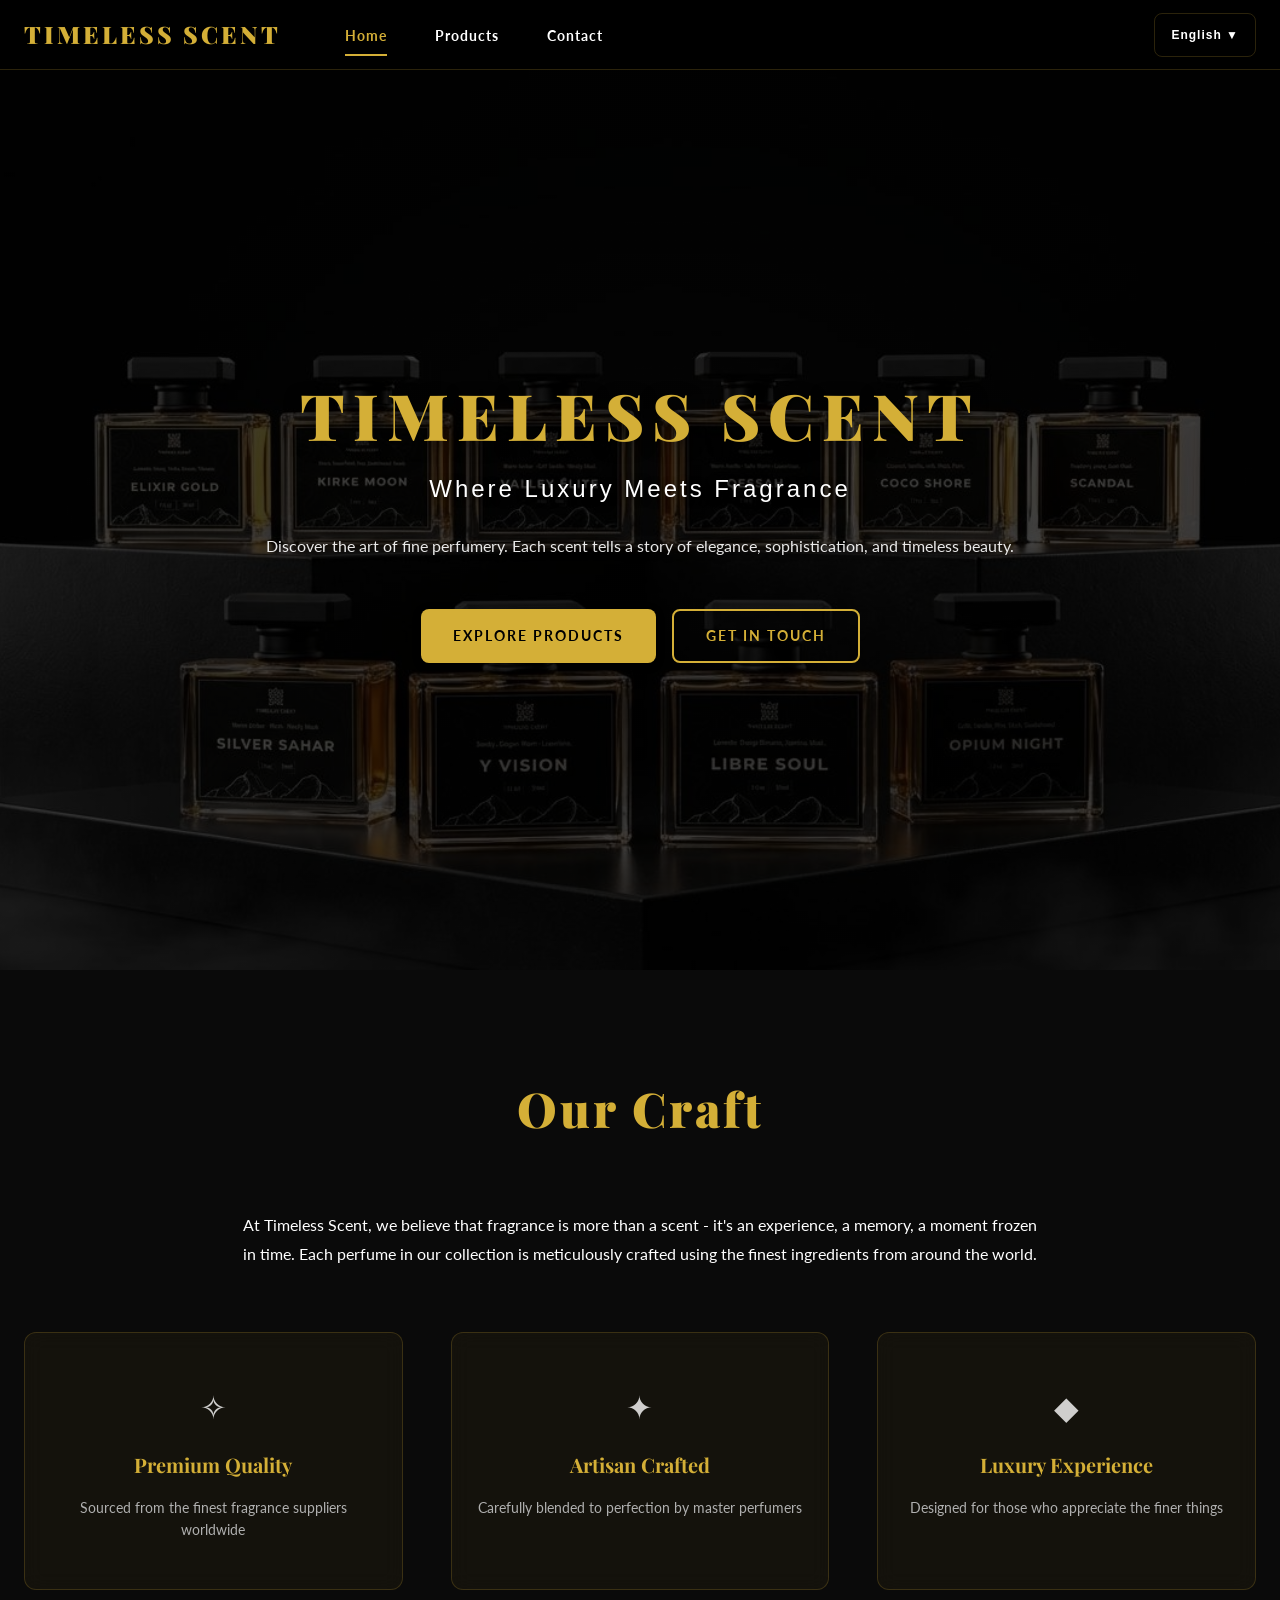
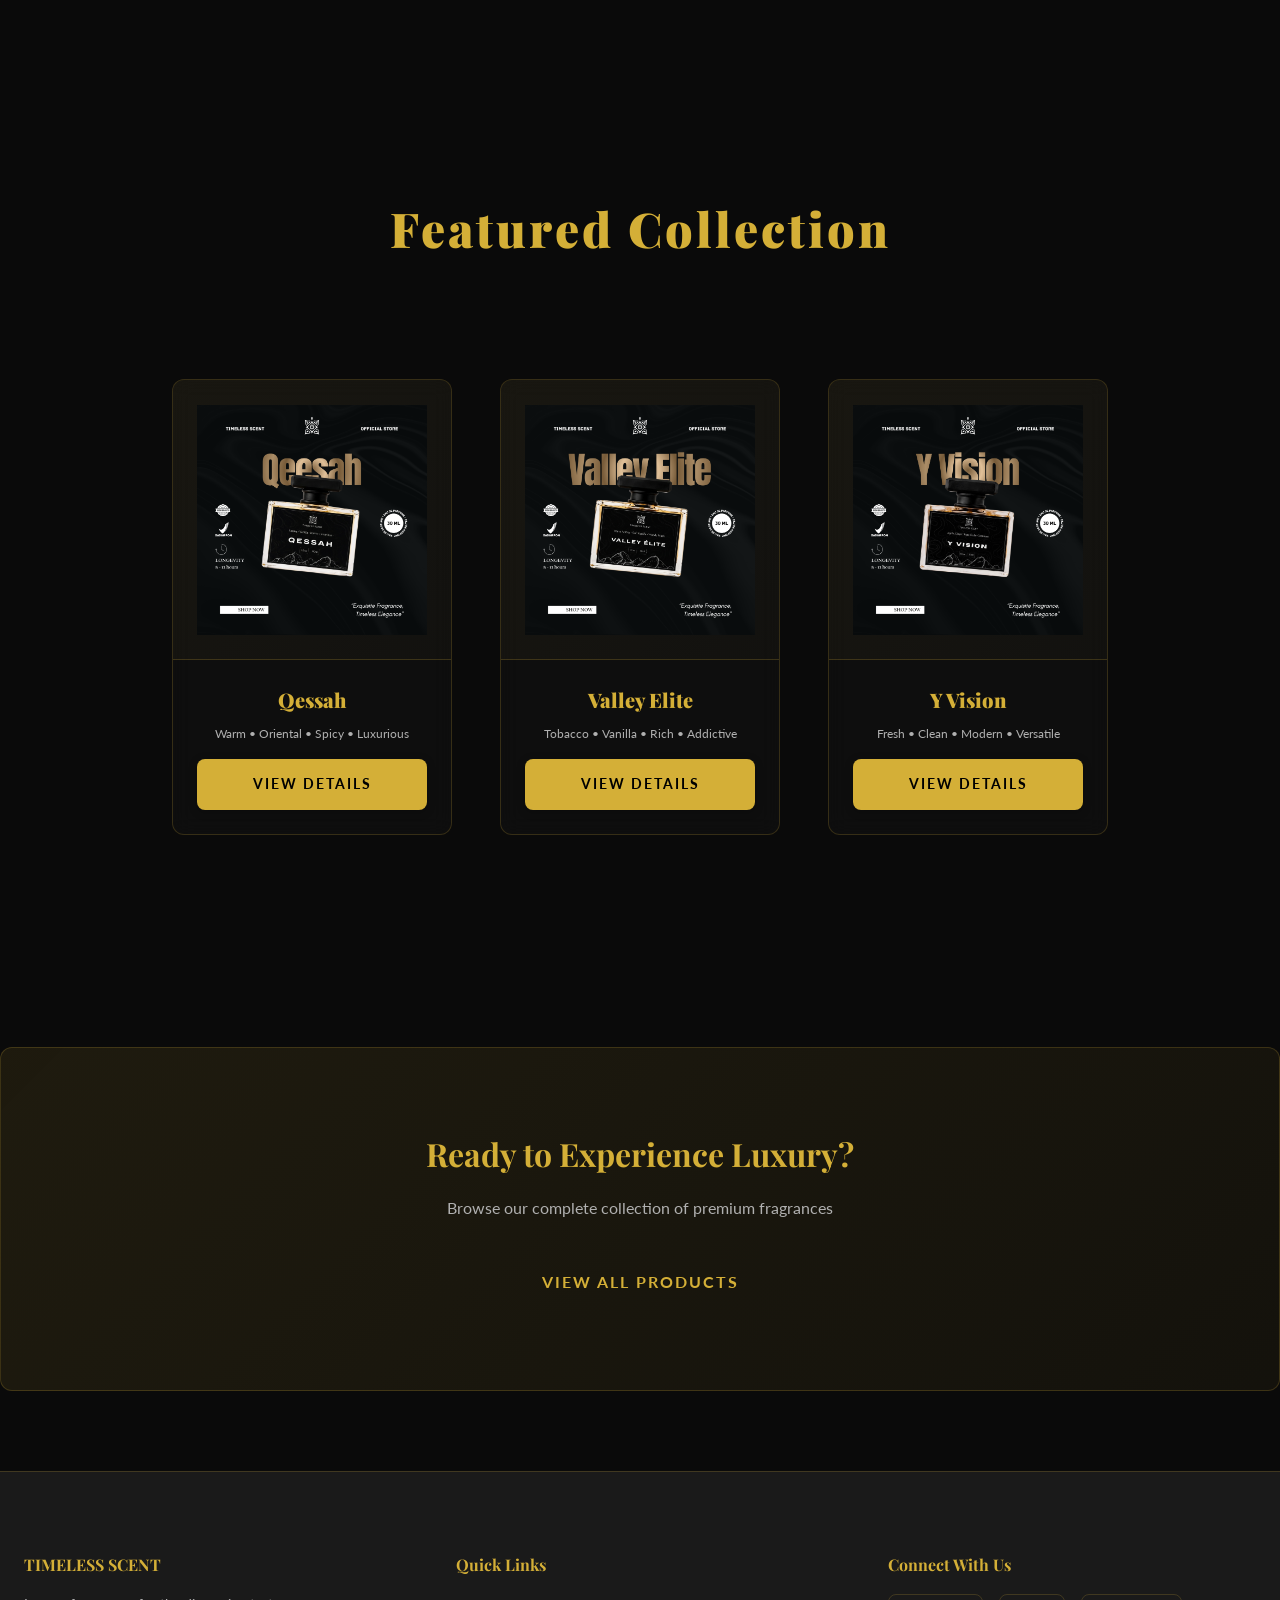
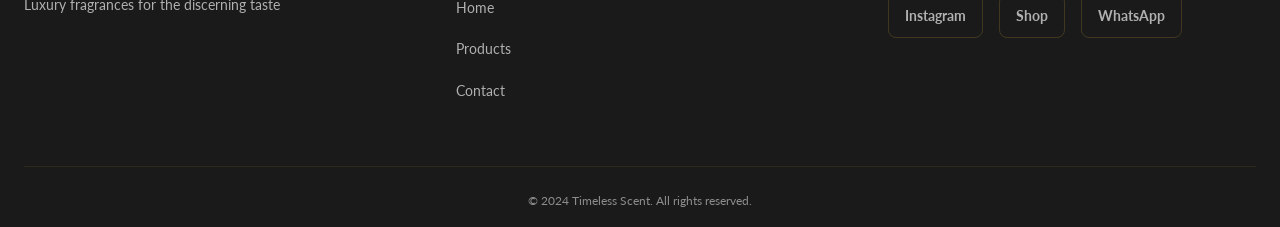
==== commit 58bb14cb: "update index.html" ====
--- a/index.html
+++ b/index.html
@@ -136,4 +136,5 @@
     </script>
 </body>
 
-</html>+</html>
+<!-- updated website -->
--- a/css/main.css
+++ b/css/main.css
@@ -873,13 +873,19 @@
 
 .products-grid {
     display: grid;
-    grid-template-columns: repeat(auto-fill, minmax(280px, 1fr));
+    grid-template-columns: repeat(3, 280px);
     gap: var(--space-2xl);
     padding: var(--space-2xl) 0;
     margin: 0 auto;
-    width: 100%;
+    width: fit-content;
     max-width: 100%;
-    justify-items: center;
+    justify-content: center;
+}
+
+@media (max-width: 1024px) {
+    .products-grid {
+        grid-template-columns: repeat(2, 280px);
+    }
 }
 
 @media (max-width: 768px) {
@@ -887,7 +893,6 @@
         grid-template-columns: repeat(2, 1fr);
         gap: var(--space-lg);
         padding: var(--space-lg) 0;
-        justify-items: center;
         width: 100%;
     }
 }
@@ -896,12 +901,13 @@
     .products-grid {
         grid-template-columns: repeat(2, 1fr);
         gap: var(--space-md);
-        justify-items: center;
+        width: 100%;
     }
 }
 
 html[dir="rtl"] .products-grid {
-    justify-items: center;
+    margin: 0 auto;
+    width: fit-content;
 }
 
 .product-card {
@@ -914,14 +920,12 @@
     flex-direction: column;
     height: 100%;
     backdrop-filter: blur(10px);
-    width: 100%;
-    max-width: 280px;
-    margin: 0 auto;
+    width: 280px;
 }
 
 @media (max-width: 768px) {
     .product-card {
-        max-width: 100%;
+        width: 100%;
     }
 }
 
